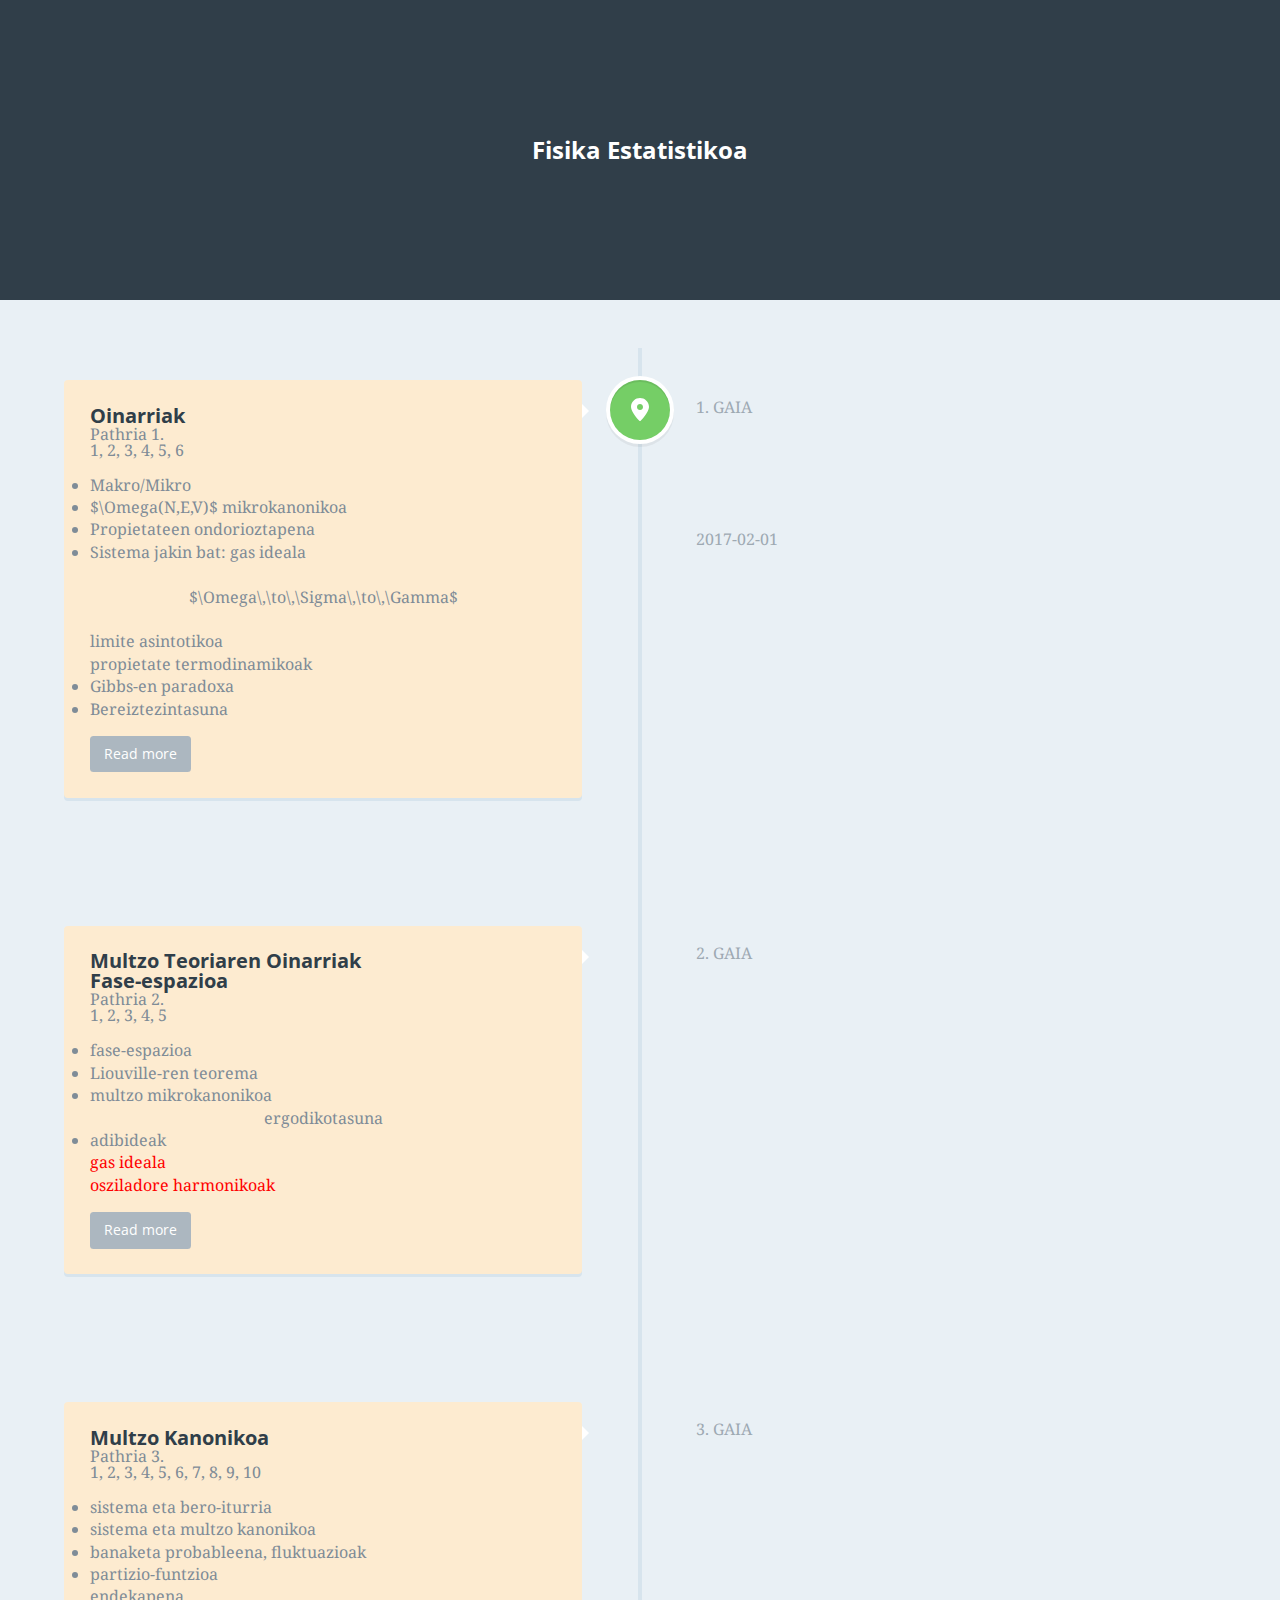
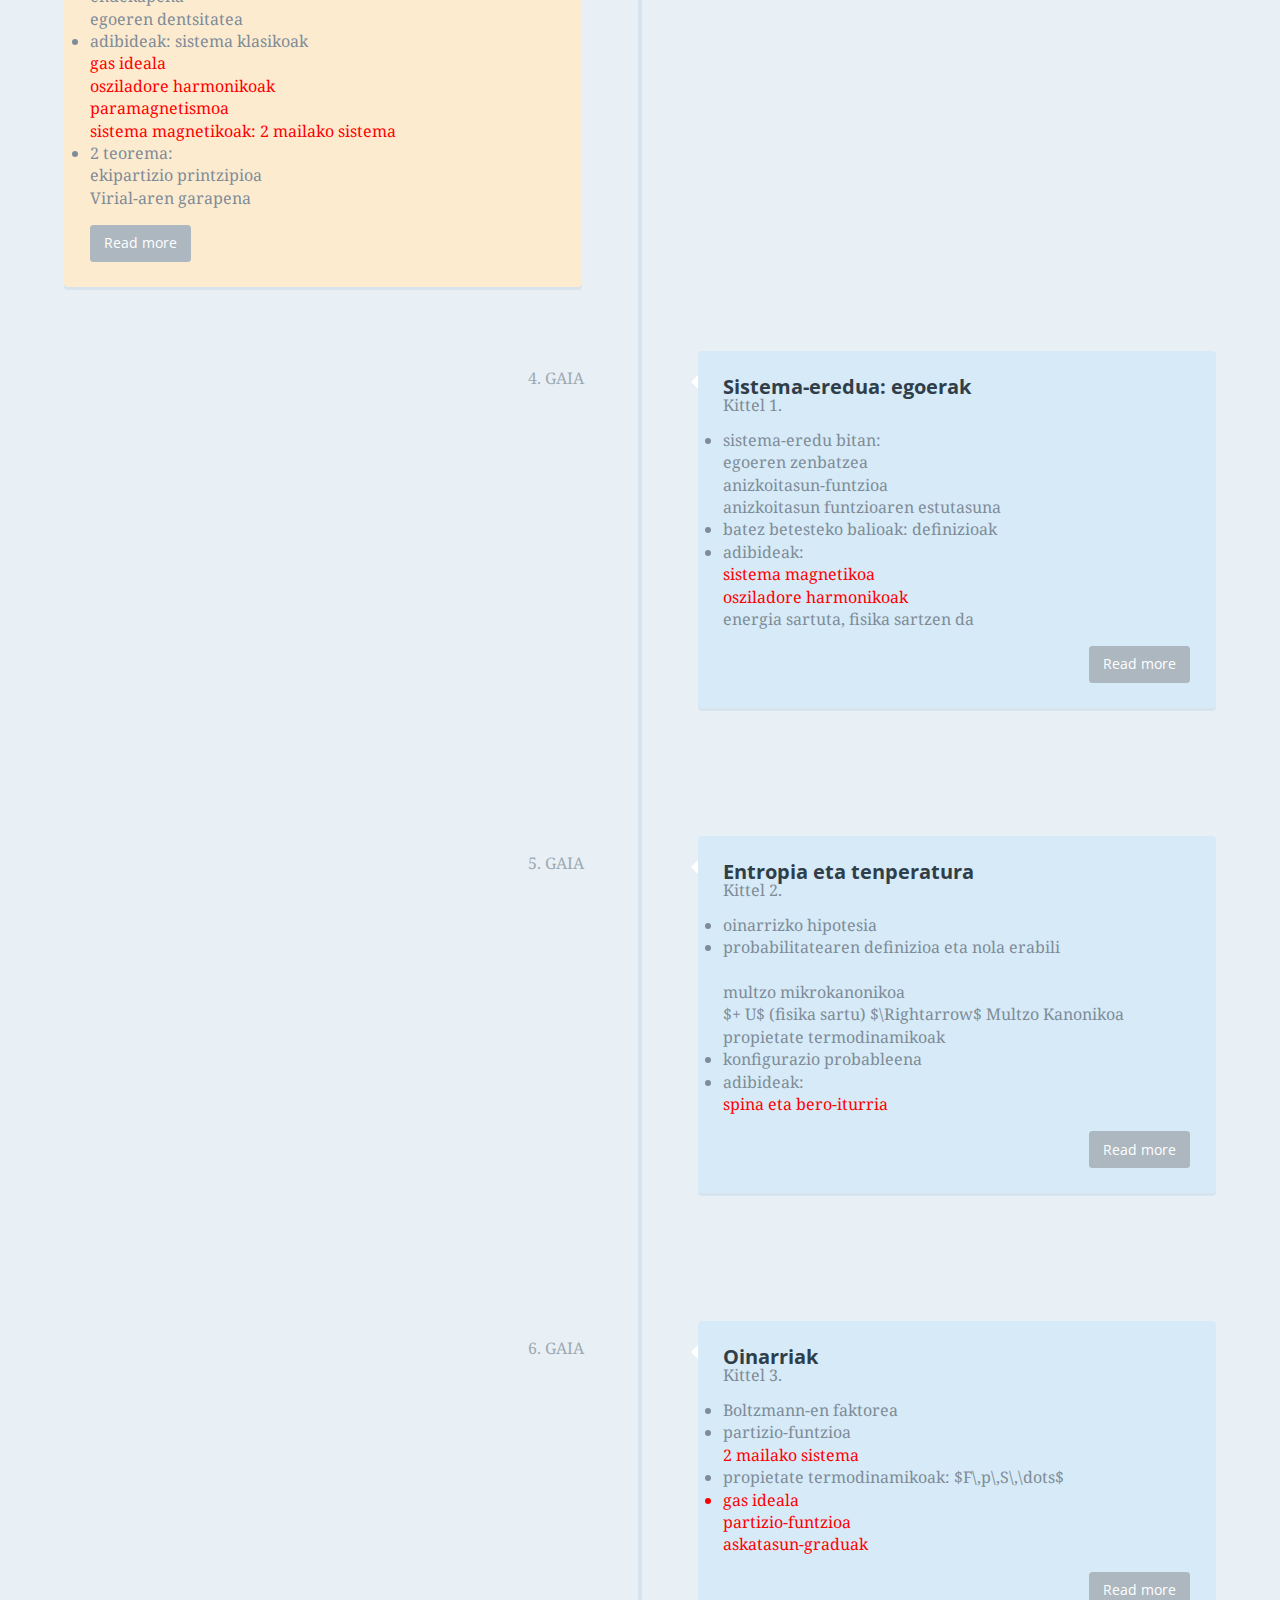
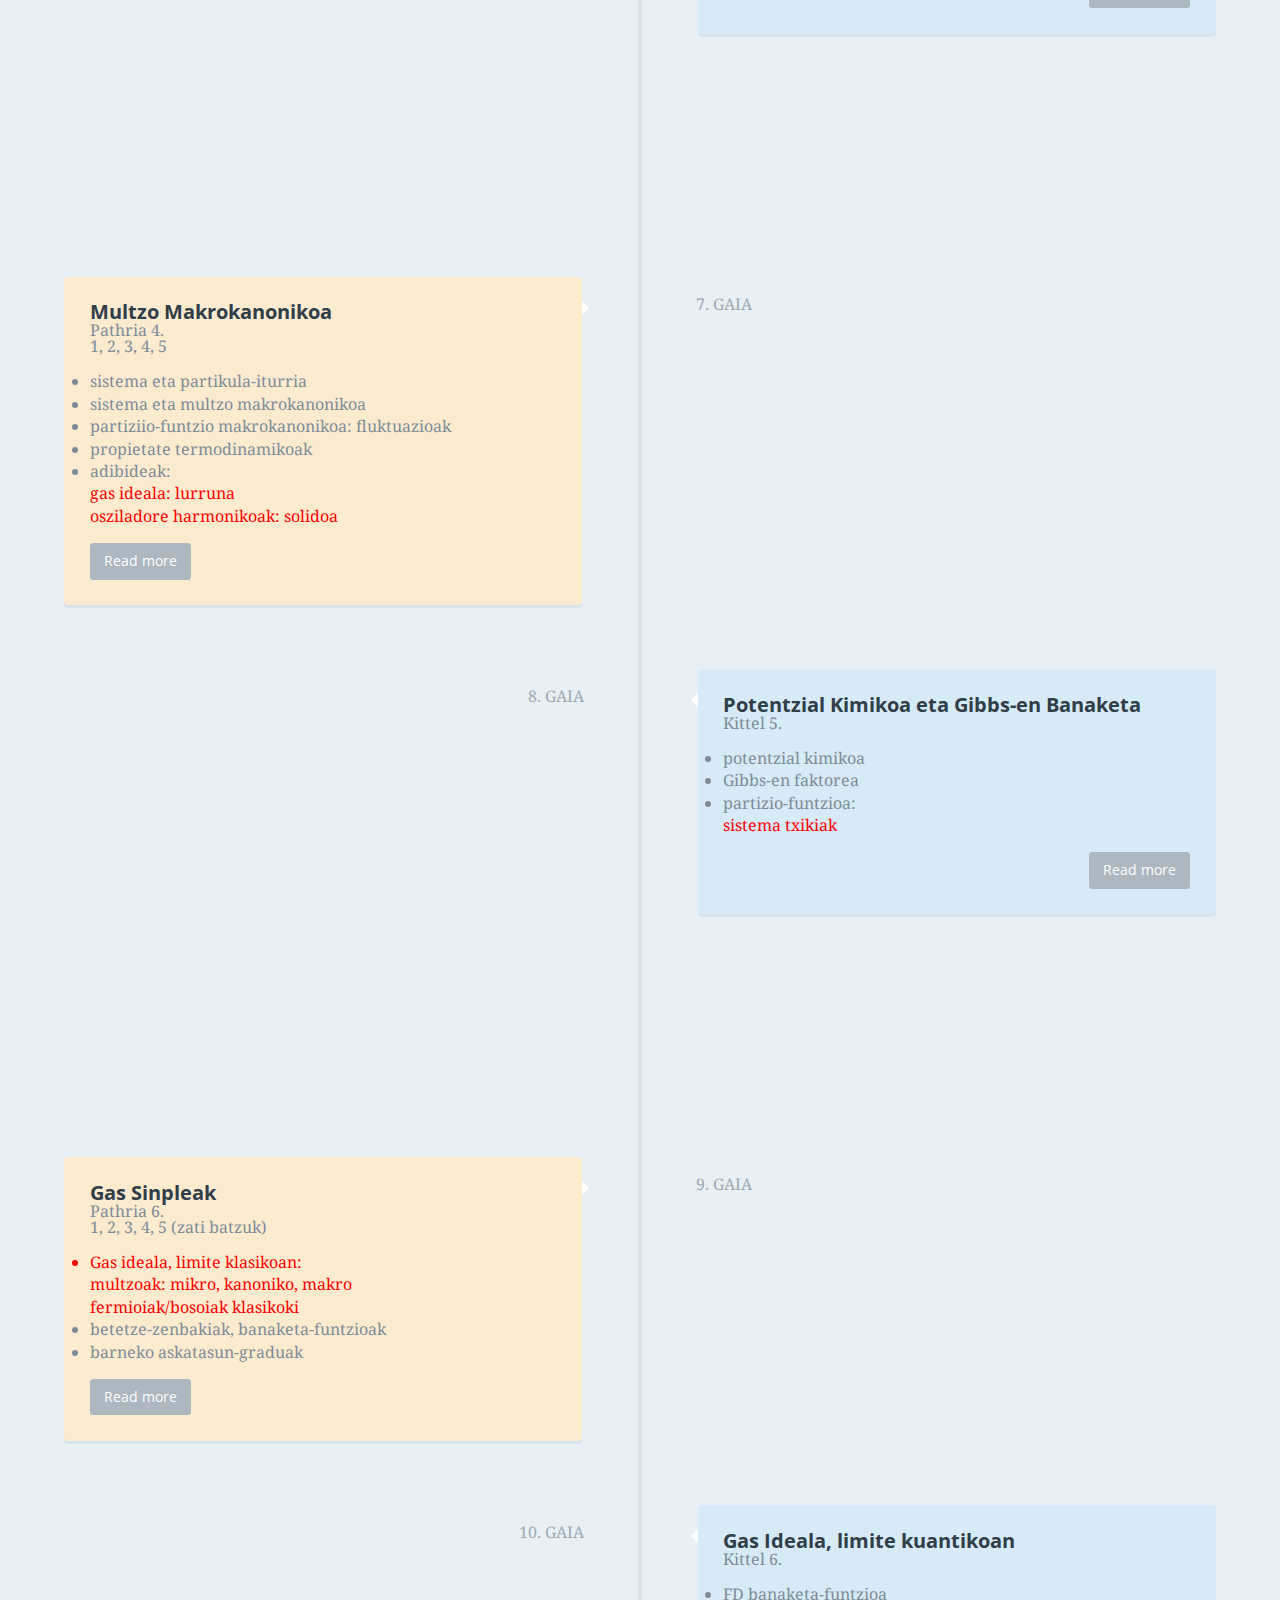
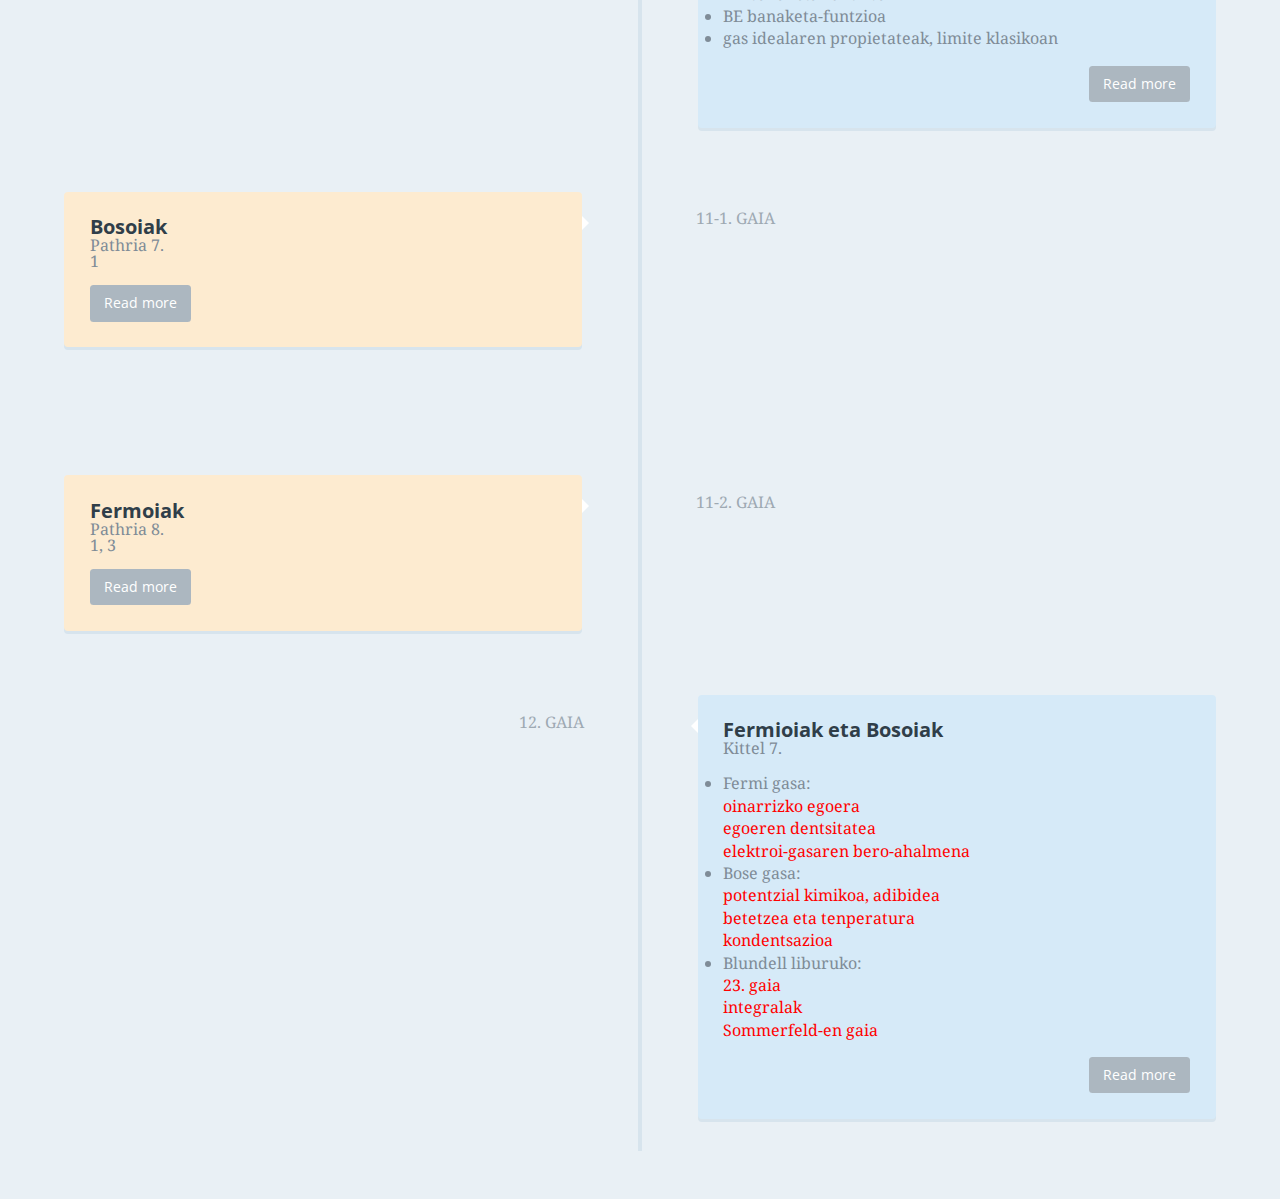
==== 2_FisikaEstatistikoa2016_2017/AurkezpenEskolaOrokorraEgunkaria/indexAurkezpenEskolaEgunkaria.html @ 597ee5a0 "Aurkezpen-eskola eguneratuta (2017-02-01)" ====
<!doctype html>

<html lang="en" class="no-js">

<head>
	<meta charset="UTF-8">
	<meta name="viewport" content="width=device-width, initial-scale=1">

	<link href='http://fonts.googleapis.com/css?family=Droid+Serif|Open+Sans:400,700' rel='stylesheet' type='text/css'>

	<link rel="stylesheet" href="css/reset.css"> <!-- CSS reset -->
	<link rel="stylesheet" href="css/style.css"> <!-- Resource style -->
	<script src="js/modernizr.js"></script> <!-- Modernizr -->

	<script src="http://www.w3schools.com/lib/w3data.js"></script>

	
	<title>Fisika Estatistikoa</title>

</head>
<body>
	<header>
		<h1>Fisika Estatistikoa</h1>
	</header>


	<section id="cd-timeline" class="cd-container">
		<div class="cd-timeline-block">
			<div class="cd-timeline-img cd-picture">
				<img src="img/cd-icon-location.svg" alt="Picture">
			</div> <!-- cd-timeline-img -->

			<div class="cd-timeline-content-pathria">
				<h2>Oinarriak</h2>
				<h3>Pathria 1.</h3>
				<h5>1, 2, 3, 4, 5, 6</h5>
				<p></p>
				<ul style="list-style-type:disc; line-height:1.4;">
					<li>Makro/Mikro</li>
					<li>$\Omega(N,E,V)$ mikrokanonikoa</li>
					<li>Propietateen ondorioztapena</li>
					<li>Sistema jakin bat: gas ideala<br><br>
					<center>$\Omega\,\to\,\Sigma\,\to\,\Gamma$</center><br>
					limite asintotikoa<br>
					propietate termodinamikoak</li>
					<li>Gibbs-en paradoxa</li>
					<li>Bereiztezintasuna</li>
				</ul>
				<p></p>
				<p></p>
				<a href="#0" class="cd-read-more">Read more</a>
				<span class="cd-date">1. GAIA
				<br><br><br><br><br><br><br>
				<p>2017-02-01</p>
				<p></p>
				</span>
			</div> <!-- cd-timeline-content -->
		</div> <!-- cd-timeline-block -->

<!--Salto-->
		<div class="cd-timeline-block">
		</div> <!-- cd-timeline-block -->
<!--Salto-->

<!--   Gaia   Pathria 2.-->
		<div class="cd-timeline-block">
			<div class="cd-timeline-img cd-picture">
				<img src="img/cd-icon-location.svg" alt="Picture">
			</div> <!-- cd-timeline-img -->
			<div class="cd-timeline-content-pathria">
				<h2>Multzo Teoriaren Oinarriak</h2>
				<h2>Fase-espazioa</h2>
				<h3>Pathria 2.</h3>
				<h5>1, 2, 3, 4, 5</h5>
				<p></p>
				<ul style="list-style-type:disc; line-height:1.4;">
					<li>fase-espazioa</li>
					<li>Liouville-ren teorema</li>
					<li>multzo mikrokanonikoa</li>
					<center>ergodikotasuna</center>
					<li>adibideak
						<ul>
							<li style="color:red;">gas ideala</li>
							<li style="color:red;">osziladore harmonikoak</li>
						</ul>
					</li>
				</ul>
				<p></p>
				<p></p>
				<a href="#0" class="cd-read-more">Read more</a>
				<span class="cd-date">2. GAIA</span>
			</div> <!-- cd-timeline-content -->
		</div> <!-- cd-timeline-block -->
<!--Gaia-->
<!--Salto-->
		<div class="cd-timeline-block">
		</div> <!-- cd-timeline-block -->
<!--Salto-->

<!--   Gaia   Pathria 3.-->
		<div class="cd-timeline-block">
			<div class="cd-timeline-img cd-picture">
				<img src="img/cd-icon-location.svg" alt="Picture">
			</div> <!-- cd-timeline-img -->
			<div class="cd-timeline-content-pathria">
				<h2>Multzo Kanonikoa</h2>
				<h3>Pathria 3.</h3>
				<h5>1, 2, 3, 4, 5, 6, 7, 8, 9, 10</h5>
				<p></p>
				<ul style="list-style-type:disc; line-height:1.4;">
					<li>sistema eta bero-iturria</li>
					<li>sistema eta multzo kanonikoa</li>
					<li>banaketa probableena, fluktuazioak</li>
					<li>partizio-funtzioa
						<ul>
							<li>endekapena</li>
							<li>egoeren dentsitatea</li>
						</ul>
					</li>
					<li>adibideak: sistema klasikoak
						<ul>
							<li style="color:red;">gas ideala</li>
							<li style="color:red;">osziladore harmonikoak</li>
							<li style="color:red;">paramagnetismoa</li>
							<li style="color:red;">sistema magnetikoak: 2 mailako sistema</li>
						</ul>
					</li>
					<li>2 teorema:
						<ul>
							<li>ekipartizio printzipioa</li>
							<li>Virial-aren garapena</li>
						</ul>
					</li>
				</ul>
				<p></p>
				<p></p>
				<a href="#0" class="cd-read-more">Read more</a>
				<span class="cd-date">3. GAIA</span>
			</div> <!-- cd-timeline-content -->

		</div> <!-- cd-timeline-block -->
<!--Gaia-->
<!--   Gaia   Kittel 1.-->
		<div class="cd-timeline-block">
			<div class="cd-timeline-img cd-picture">
				<img src="img/cd-icon-location.svg" alt="Picture">
			</div> <!-- cd-timeline-img -->
			<div class="cd-timeline-content-kittel">
				<h2>Sistema-eredua: egoerak</h2>
				<h3>Kittel 1.</h3>
				<h5></h5>
				<p></p>
				<ul style="list-style-type:disc; line-height:1.4;">
					<li>sistema-eredu bitan:
						<ul>
							<li>egoeren zenbatzea</li>
							<li>anizkoitasun-funtzioa</li>
							<li>anizkoitasun funtzioaren estutasuna</li>
						</ul>
					<li>batez betesteko balioak: definizioak</li>
					<li>adibideak: 
						<ul>
							<li style="color:red;">sistema magnetikoa</li>
							<li style="color:red;">osziladore harmonikoak</li>
							<li>energia sartuta, fisika sartzen da</li>
						</ul>
				</ul>
				<p></p>
				<p></p>
				<a href="#0" class="cd-read-more">Read more</a>
				<span class="cd-date">4. GAIA</span>
			</div> <!-- cd-timeline-content -->

		</div> <!-- cd-timeline-block -->
<!--Gaia-->
<!--Salto-->
		<div class="cd-timeline-block">
		</div> <!-- cd-timeline-block -->
<!--Salto-->
<!--   Gaia   Kittel 2.-->
		<div class="cd-timeline-block">
			<div class="cd-timeline-img cd-picture">
				<img src="img/cd-icon-location.svg" alt="Picture">
			</div> <!-- cd-timeline-img -->
			<div class="cd-timeline-content-kittel">
				<h2>Entropia eta tenperatura</h2>
				<h3>Kittel 2.</h3>
				<h5></h5>
				<p></p>
				<ul style="list-style-type:disc; line-height:1.4;">
					<li>oinarrizko hipotesia</li>
					<li>probabilitatearen definizioa eta nola erabili<br><br>
					multzo mikrokanonikoa<br>
					$+ U$ (fisika sartu) $\Rightarrow$ Multzo Kanonikoa<br>
					propietate termodinamikoak</li>
					<li>konfigurazio probableena</li>
					<li>adibideak:
						<ul>
							<li style="color:red;">spina eta bero-iturria</li>
						</ul>
				</ul>
				<p></p>
				<p></p>
				<a href="#0" class="cd-read-more">Read more</a>
				<span class="cd-date">5. GAIA</span>
			</div> <!-- cd-timeline-content -->

		</div> <!-- cd-timeline-block -->
<!--Gaia-->
<!--Salto-->
		<div class="cd-timeline-block">
		</div> <!-- cd-timeline-block -->
<!--Salto-->
<!--   Gaia   Kittel 3.-->
		<div class="cd-timeline-block">
			<div class="cd-timeline-img cd-picture">
				<img src="img/cd-icon-location.svg" alt="Picture">
			</div> <!-- cd-timeline-img -->
			<div class="cd-timeline-content-kittel">
				<h2>Oinarriak</h2>
				<h3>Kittel 3.</h3>
				<h5></h5>
				<p></p>
				<ul style="list-style-type:disc; line-height:1.4;">
					<li>Boltzmann-en faktorea</li>
					<li>partizio-funtzioa
						<ul>
							<li style="color:red;">2 mailako sistema</li>
						</ul>
					<li>propietate termodinamikoak: $F\,p\,S\,\dots$</li>
					<li style="color:red;">gas ideala
						<ul>
							<li style="color:red;">partizio-funtzioa</li>
							<li style="color:red;">askatasun-graduak</li>
						</ul>
				</ul>
				<p></p>
				<p></p>
				<a href="#0" class="cd-read-more">Read more</a>
				<span class="cd-date">6. GAIA</span>
			</div> <!-- cd-timeline-content -->
		</div> <!-- cd-timeline-block -->
<!--Gaia-->

<!--Salto-->
		<div class="cd-timeline-block">
			<div class="cd-timeline-img cd-picture">
				<img src="img/cd-icon-location.svg" alt="Picture">
			</div> <!-- cd-timeline-img -->
			<div class="cd-timeline-content">
				<span class="cd-date">Multzo Mikrokanonikoa eta kanonikoa</span>
			</div> <!-- cd-timeline-content -->
		</div> <!-- cd-timeline-block -->
<!--Salto-->
<!--Salto-->
		<div class="cd-timeline-block">
		</div> <!-- cd-timeline-block -->
<!--Salto-->

<!--   Gaia   Pathria 4.-->
		<div class="cd-timeline-block">
			<div class="cd-timeline-img cd-picture">
				<img src="img/cd-icon-location.svg" alt="Picture">
			</div> <!-- cd-timeline-img -->
			<div class="cd-timeline-content-pathria">
				<h2>Multzo Makrokanonikoa</h2>
				<h3>Pathria 4.</h3>
				<h5>1, 2, 3, 4, 5</h5>
				<p></p>
				<ul style="list-style-type:disc; line-height:1.4;">
					<li>sistema eta partikula-iturria</li>
					<li>sistema eta multzo makrokanonikoa</li>
					<li>partiziio-funtzio makrokanonikoa: fluktuazioak</li>
					<li>propietate termodinamikoak</li>
					<li>adibideak:
						<ul>
							<li style="color:red;">gas ideala: lurruna</li>
							<li style="color:red;">osziladore harmonikoak: solidoa</li>
						</ul>
				</ul>
				<p></p>
				<p></p>
				<a href="#0" class="cd-read-more">Read more</a>
				<span class="cd-date">7. GAIA</span>
			</div> <!-- cd-timeline-content -->
		</div> <!-- cd-timeline-block -->
<!--Gaia-->
<!--   Gaia   Kittel 5.-->
		<div class="cd-timeline-block">
			<div class="cd-timeline-img cd-picture">
				<img src="img/cd-icon-location.svg" alt="Picture">
			</div> <!-- cd-timeline-img -->
			<div class="cd-timeline-content-kittel">
				<h2>Potentzial Kimikoa eta Gibbs-en Banaketa</h2>
				<h3>Kittel 5.</h3>
				<h5></h5>
				<p></p>
				<ul style="list-style-type:disc; line-height:1.4;">
					<li>potentzial kimikoa</li>
					<li>Gibbs-en faktorea</li>
					<li>partizio-funtzioa:
						<ul>
							<li style="color:red;">sistema txikiak</li>
						</ul>
				</ul>
				<p></p>
				<p></p>
				<a href="#0" class="cd-read-more">Read more</a>
				<span class="cd-date">8. GAIA</span>
			</div> <!-- cd-timeline-content -->
		</div> <!-- cd-timeline-block -->
<!--Gaia-->

<!--Salto-->
		<div class="cd-timeline-block">
			<div class="cd-timeline-img cd-picture">
				<img src="img/cd-icon-location.svg" alt="Picture">
			</div> <!-- cd-timeline-img -->
			<div class="cd-timeline-content">
				<span class="cd-date">Multzo Makrokanonikoa</span>
			</div> <!-- cd-timeline-content -->
		</div> <!-- cd-timeline-block -->
<!--Salto-->
<!--Salto-->
		<div class="cd-timeline-block">
		</div> <!-- cd-timeline-block -->
<!--Salto-->

<!--   Gaia   Pathria 6.-->
		<div class="cd-timeline-block">
			<div class="cd-timeline-img cd-picture">
				<img src="img/cd-icon-location.svg" alt="Picture">
			</div> <!-- cd-timeline-img -->
			<div class="cd-timeline-content-pathria">
				<h2>Gas Sinpleak</h2>
				<h3>Pathria 6.</h3>
				<h5>1, 2, 3, 4, 5 (zati batzuk)</h5>
				<p></p>
				<ul style="list-style-type:disc; line-height:1.4;">
					<li style="color:red;">Gas ideala, limite klasikoan:
						<ul>
							<li style="color:red;">multzoak: mikro, kanoniko, makro</li>
							<li style="color:red;">fermioiak/bosoiak klasikoki</li>
						</ul>
					<li>betetze-zenbakiak, banaketa-funtzioak</li>
					<li>barneko askatasun-graduak</li>
				</ul>
				<p></p>
				<p></p>
				<a href="#0" class="cd-read-more">Read more</a>
				<span class="cd-date">9. GAIA</span>
			</div> <!-- cd-timeline-content -->

		</div> <!-- cd-timeline-block -->
<!--Gaia-->
<!--   Gaia   Kittel 6.-->
		<div class="cd-timeline-block">
			<div class="cd-timeline-img cd-picture">
				<img src="img/cd-icon-location.svg" alt="Picture">
			</div> <!-- cd-timeline-img -->
			<div class="cd-timeline-content-kittel">
				<h2>Gas Ideala, limite kuantikoan</h2>
				<h3>Kittel 6.</h3>
				<h5></h5>
				<p></p>
				<ul style="list-style-type:disc; line-height:1.4;">
					<li>FD banaketa-funtzioa</li>
					<li>BE banaketa-funtzioa</li>
					<li>gas idealaren propietateak, limite klasikoan</li>
				</ul>
				<p></p>
				<p></p>
				<a href="#0" class="cd-read-more">Read more</a>
				<span class="cd-date">10. GAIA</span>
			</div> <!-- cd-timeline-content -->

		</div> <!-- cd-timeline-block -->
<!--Gaia-->
<!--   Gaia   Pathria 7.-->
		<div class="cd-timeline-block">
			<div class="cd-timeline-img cd-picture">
				<img src="img/cd-icon-location.svg" alt="Picture">
			</div> <!-- cd-timeline-img -->
			<div class="cd-timeline-content-pathria">
				<h2>Bosoiak</h2>
				<h3>Pathria 7.</h3>
				<h5>1</h5>
				<p></p>
				<ul style="list-style-type:disc; line-height:1.4;">
				</ul>
				<p></p>
				<p></p>
				<a href="#0" class="cd-read-more">Read more</a>
				<span class="cd-date">11-1. GAIA</span>
			</div> <!-- cd-timeline-content -->

		</div> <!-- cd-timeline-block -->
<!--Gaia-->
<!--Salto-->
		<div class="cd-timeline-block">
		</div> <!-- cd-timeline-block -->
<!--Salto-->
<!--   Gaia   Pathria 8.-->
		<div class="cd-timeline-block">
			<div class="cd-timeline-img cd-picture">
				<img src="img/cd-icon-location.svg" alt="Picture">
			</div> <!-- cd-timeline-img -->
			<div class="cd-timeline-content-pathria">
				<h2>Fermoiak</h2>
				<h3>Pathria 8.</h3>
				<h5>1, 3</h5>
				<p></p>
				<ul style="list-style-type:disc; line-height:1.4;">
				</ul>
				<p></p>
				<p></p>
				<a href="#0" class="cd-read-more">Read more</a>
				<span class="cd-date">11-2. GAIA</span>
			</div> <!-- cd-timeline-content -->

		</div> <!-- cd-timeline-block -->
<!--Gaia-->
<!--   Gaia   Kittel 7.-->
		<div class="cd-timeline-block">
			<div class="cd-timeline-img cd-picture">
				<img src="img/cd-icon-location.svg" alt="Picture">
			</div> <!-- cd-timeline-img -->
			<div class="cd-timeline-content-kittel">
				<h2>Fermioiak eta Bosoiak</h2>
				<h3>Kittel 7.</h3>
				<h5></h5>
				<p></p>
				<ul style="list-style-type:disc; line-height:1.4;">
					<li>Fermi gasa:
						<ul>
							<li style="color:red;">oinarrizko egoera</li>
							<li style="color:red;">egoeren dentsitatea</li>
							<li style="color:red;">elektroi-gasaren bero-ahalmena</li>
						</ul>
					<li>Bose gasa:
						<ul>
							<li style="color:red;">potentzial kimikoa, adibidea</li>
							<li style="color:red;">betetzea eta tenperatura</li>
							<li style="color:red;">kondentsazioa</li>
						</ul>
					<li>Blundell liburuko:
						<ul>
							<li style="color:red;">23. gaia</li>
							<li style="color:red;">integralak</li>
							<li style="color:red;">Sommerfeld-en gaia</li>
						</ul>
				</ul>
				<p></p>
				<p></p>
				<a href="#0" class="cd-read-more">Read more</a>
				<span class="cd-date">12. GAIA</span>
			</div> <!-- cd-timeline-content -->

		</div> <!-- cd-timeline-block -->
<!--Gaia-->




	</section> <!-- cd-timeline -->


<script src="http://ajax.googleapis.com/ajax/libs/jquery/1.11.0/jquery.min.js"></script>
<script src="js/main.js"></script> <!-- Resource jQuery -->
<script type="text/x-mathjax-config">
  MathJax.Hub.Config({tex2jax: {inlineMath: [['$','$'], ['\\(','\\)']]}});
</script>
<script type="text/javascript" async
  src="https://cdn.mathjax.org/mathjax/latest/MathJax.js?config=TeX-AMS_CHTML">
</script>
</body>
</html>
---- 2_FisikaEstatistikoa2016_2017/AurkezpenEskolaOrokorraEgunkaria/css/style.css ----
/* -------------------------------- 

Primary style

-------------------------------- */
html * {
  -webkit-font-smoothing: antialiased;
  -moz-osx-font-smoothing: grayscale;
}

*, *:after, *:before {
  -webkit-box-sizing: border-box;
  -moz-box-sizing: border-box;
  box-sizing: border-box;
}

body {
  font-size: 100%;
  font-family: "Droid Serif", serif;
  color: #7f8c97;
  background-color: #e9f0f5;
}

a {
  color: #acb7c0;
  text-decoration: none;
  font-family: "Open Sans", sans-serif;
}

img {
  max-width: 100%;
}

h1, h2 {
  font-family: "Open Sans", sans-serif;
  font-weight: bold;
}

/* -------------------------------- 

Modules - reusable parts of our design

-------------------------------- */
.cd-container {
  /* this class is used to give a max-width to the element it is applied to, and center it horizontally when it reaches that max-width */
  width: 90%;
  max-width: 1170px;
  margin: 0 auto;
}
.cd-container::after {
  /* clearfix */
  content: '';
  display: table;
  clear: both;
}

/* -------------------------------- 

Main components 

-------------------------------- */
header {
  height: 200px;
  line-height: 200px;
  text-align: center;
  background: #303e49;
}
header h1 {
  color: white;
  font-size: 18px;
  font-size: 1.125rem;
}
@media only screen and (min-width: 1170px) {
  header {
    height: 300px;
    line-height: 300px;
  }
  header h1 {
    font-size: 24px;
    font-size: 1.5rem;
  }
}

#cd-timeline {
  position: relative;
  padding: 2em 0;
  margin-top: 2em;
  margin-bottom: 2em;
}
#cd-timeline::before {
  /* this is the vertical line */
  content: '';
  position: absolute;
  top: 0;
  left: 18px;
  height: 100%;
  width: 4px;
  background: #d7e4ed;
}
@media only screen and (min-width: 1170px) {
  #cd-timeline {
    margin-top: 3em;
    margin-bottom: 3em;
  }
  #cd-timeline::before {
    left: 50%;
    margin-left: -2px;
  }
}

.cd-timeline-block {
  position: relative;
  margin: 2em 0;
}
.cd-timeline-block:after {
  content: "";
  display: table;
  clear: both;
}
.cd-timeline-block:first-child {
  margin-top: 0;
}
.cd-timeline-block:last-child {
  margin-bottom: 0;
}
@media only screen and (min-width: 1170px) {
  .cd-timeline-block {
    margin: 4em 0;
  }
  .cd-timeline-block:first-child {
    margin-top: 0;
  }
  .cd-timeline-block:last-child {
    margin-bottom: 0;
  }
}

.cd-timeline-img {
  position: absolute;
  top: 0;
  left: 0;
  width: 40px;
  height: 40px;
  border-radius: 50%;
  box-shadow: 0 0 0 4px white, inset 0 2px 0 rgba(0, 0, 0, 0.08), 0 3px 0 4px rgba(0, 0, 0, 0.05);
}
.cd-timeline-img img {
  display: block;
  width: 24px;
  height: 24px;
  position: relative;
  left: 50%;
  top: 50%;
  margin-left: -12px;
  margin-top: -12px;
}
.cd-timeline-img.cd-picture {
  background: #75ce66;
}
.cd-timeline-img.cd-movie {
  background: #c03b44;
}
.cd-timeline-img.cd-location {
  background: #f0ca45;
}
@media only screen and (min-width: 1170px) {
  .cd-timeline-img {
    width: 60px;
    height: 60px;
    left: 50%;
    margin-left: -30px;
    /* Force Hardware Acceleration in WebKit */
    -webkit-transform: translateZ(0);
    -webkit-backface-visibility: hidden;
  }
  .cssanimations .cd-timeline-img.is-hidden {
    visibility: hidden;
  }
  .cssanimations .cd-timeline-img.bounce-in {
    visibility: visible;
    -webkit-animation: cd-bounce-1 0.6s;
    -moz-animation: cd-bounce-1 0.6s;
    animation: cd-bounce-1 0.6s;
  }
}

@-webkit-keyframes cd-bounce-1 {
  0% {
    opacity: 0;
    -webkit-transform: scale(0.5);
  }

  60% {
    opacity: 1;
    -webkit-transform: scale(1.2);
  }

  100% {
    -webkit-transform: scale(1);
  }
}
@-moz-keyframes cd-bounce-1 {
  0% {
    opacity: 0;
    -moz-transform: scale(0.5);
  }

  60% {
    opacity: 1;
    -moz-transform: scale(1.2);
  }

  100% {
    -moz-transform: scale(1);
  }
}
@keyframes cd-bounce-1 {
  0% {
    opacity: 0;
    -webkit-transform: scale(0.5);
    -moz-transform: scale(0.5);
    -ms-transform: scale(0.5);
    -o-transform: scale(0.5);
    transform: scale(0.5);
  }

  60% {
    opacity: 1;
    -webkit-transform: scale(1.2);
    -moz-transform: scale(1.2);
    -ms-transform: scale(1.2);
    -o-transform: scale(1.2);
    transform: scale(1.2);
  }

  100% {
    -webkit-transform: scale(1);
    -moz-transform: scale(1);
    -ms-transform: scale(1);
    -o-transform: scale(1);
    transform: scale(1);
  }
}

/* -------------------------------- 

cd-timeline-content
-------------------------------- */


.cd-timeline-content {
  position: relative;
  margin-left: 60px;
  background: white;
  border-radius: 0.25em;
  padding: 1em;
  box-shadow: 0 3px 0 #d7e4ed;
}
.cd-timeline-content:after {
  content: "";
  display: table;
  clear: both;
}
.cd-timeline-content h2 {
  color: #303e49;
}
.cd-timeline-content p, .cd-timeline-content .cd-read-more, .cd-timeline-content .cd-date {
  font-size: 13px;
  font-size: 0.8125rem;
}
.cd-timeline-content .cd-read-more, .cd-timeline-content .cd-date {
  display: inline-block;
}
.cd-timeline-content p {
  margin: 1em 0;
  line-height: 1.6;
}
.cd-timeline-content .cd-read-more {
  float: right;
  padding: .8em 1em;
  background: #acb7c0;
  color: white;
  border-radius: 0.25em;
}
.no-touch .cd-timeline-content .cd-read-more:hover {
  background-color: #bac4cb;
}
.cd-timeline-content .cd-date {
  float: left;
  padding: .8em 0;
  opacity: .7;
}
.cd-timeline-content::before {
  content: '';
  position: absolute;
  top: 16px;
  right: 100%;
  height: 0;
  width: 0;
  border: 7px solid transparent;
  border-right: 7px solid white;
}
@media only screen and (min-width: 768px) {
  .cd-timeline-content h2 {
    font-size: 20px;
    font-size: 1.25rem;
  }
  .cd-timeline-content p {
    font-size: 16px;
    font-size: 1rem;
  }
  .cd-timeline-content .cd-read-more, .cd-timeline-content .cd-date {
    font-size: 14px;
    font-size: 0.875rem;
  }
}
@media only screen and (min-width: 1170px) {
  .cd-timeline-content {
    margin-left: 0;
    padding: 1.6em;
    width: 45%;
  }
  .cd-timeline-content::before {
    top: 24px;
    left: 100%;
    border-color: transparent;
    border-left-color: white;
  }
  .cd-timeline-content .cd-read-more {
    float: left;
  }
  .cd-timeline-content .cd-date {
    position: absolute;
    width: 100%;
    left: 122%;
    top: 6px;
    font-size: 16px;
    font-size: 1rem;
  }
  .cd-timeline-block:nth-child(even) .cd-timeline-content {
    float: right;
  }
  .cd-timeline-block:nth-child(even) .cd-timeline-content::before {
    top: 24px;
    left: auto;
    right: 100%;
    border-color: transparent;
    border-right-color: white;
  }
  .cd-timeline-block:nth-child(even) .cd-timeline-content .cd-read-more {
    float: right;
  }
  .cd-timeline-block:nth-child(even) .cd-timeline-content .cd-date {
    left: auto;
    right: 122%;
    text-align: right;
  }
  .cssanimations .cd-timeline-content.is-hidden {
    visibility: hidden;
  }
  .cssanimations .cd-timeline-content.bounce-in {
    visibility: visible;
    -webkit-animation: cd-bounce-2 0.6s;
    -moz-animation: cd-bounce-2 0.6s;
    animation: cd-bounce-2 0.6s;
  }
}

@media only screen and (min-width: 1170px) {
  /* inverse bounce effect on even content blocks */
  .cssanimations .cd-timeline-block:nth-child(even) .cd-timeline-content.bounce-in {
    -webkit-animation: cd-bounce-2-inverse 0.6s;
    -moz-animation: cd-bounce-2-inverse 0.6s;
    animation: cd-bounce-2-inverse 0.6s;
  }
}
@-webkit-keyframes cd-bounce-2 {
  0% {
    opacity: 0;
    -webkit-transform: translateX(-100px);
  }

  60% {
    opacity: 1;
    -webkit-transform: translateX(20px);
  }

  100% {
    -webkit-transform: translateX(0);
  }
}
@-moz-keyframes cd-bounce-2 {
  0% {
    opacity: 0;
    -moz-transform: translateX(-100px);
  }

  60% {
    opacity: 1;
    -moz-transform: translateX(20px);
  }

  100% {
    -moz-transform: translateX(0);
  }
}
@keyframes cd-bounce-2 {
  0% {
    opacity: 0;
    -webkit-transform: translateX(-100px);
    -moz-transform: translateX(-100px);
    -ms-transform: translateX(-100px);
    -o-transform: translateX(-100px);
    transform: translateX(-100px);
  }

  60% {
    opacity: 1;
    -webkit-transform: translateX(20px);
    -moz-transform: translateX(20px);
    -ms-transform: translateX(20px);
    -o-transform: translateX(20px);
    transform: translateX(20px);
  }

  100% {
    -webkit-transform: translateX(0);
    -moz-transform: translateX(0);
    -ms-transform: translateX(0);
    -o-transform: translateX(0);
    transform: translateX(0);
  }
}
@-webkit-keyframes cd-bounce-2-inverse {
  0% {
    opacity: 0;
    -webkit-transform: translateX(100px);
  }

  60% {
    opacity: 1;
    -webkit-transform: translateX(-20px);
  }

  100% {
    -webkit-transform: translateX(0);
  }
}
@-moz-keyframes cd-bounce-2-inverse {
  0% {
    opacity: 0;
    -moz-transform: translateX(100px);
  }

  60% {
    opacity: 1;
    -moz-transform: translateX(-20px);
  }

  100% {
    -moz-transform: translateX(0);
  }
}
@keyframes cd-bounce-2-inverse {
  0% {
    opacity: 0;
    -webkit-transform: translateX(100px);
    -moz-transform: translateX(100px);
    -ms-transform: translateX(100px);
    -o-transform: translateX(100px);
    transform: translateX(100px);
  }

  60% {
    opacity: 1;
    -webkit-transform: translateX(-20px);
    -moz-transform: translateX(-20px);
    -ms-transform: translateX(-20px);
    -o-transform: translateX(-20px);
    transform: translateX(-20px);
  }

  100% {
    -webkit-transform: translateX(0);
    -moz-transform: translateX(0);
    -ms-transform: translateX(0);
    -o-transform: translateX(0);
    transform: translateX(0);
  }
}


/* -------------------------------- 

cd-timeline-content-pathria
-------------------------------- */
.cd-timeline-content-pathria {
  position: relative;
  margin-left: 60px;
  background: white;
  background-color: #FDEBD0;
  border-radius: 0.25em;
  padding: 1em;
  box-shadow: 0 3px 0 #d7e4ed;
}
.cd-timeline-content-pathria:after {
  content: "";
  display: table;
  clear: both;
}
.cd-timeline-content-pathria h2 {
  color: #303e49;
}
.cd-timeline-content-pathria p, .cd-timeline-content-pathria .cd-read-more, .cd-timeline-content-pathria .cd-date {
  font-size: 13px;
  font-size: 0.8125rem;
}
.cd-timeline-content-pathria .cd-read-more, .cd-timeline-content-pathria .cd-date {
  display: inline-block;
}
.cd-timeline-content-pathria p {
  margin: 1em 0;
  line-height: 1.6;
}
.cd-timeline-content-pathria .cd-read-more {
  float: right;
  padding: .8em 1em;
  background: #acb7c0;
  color: white;
  border-radius: 0.25em;
}
.no-touch .cd-timeline-content-pathria .cd-read-more:hover {
  background-color: #bac4cb;
}
.cd-timeline-content-pathria .cd-date {
  float: left;
  padding: .8em 0;
  opacity: .7;
}
.cd-timeline-content-pathria::before {
  content: '';
  position: absolute;
  top: 16px;
  right: 100%;
  height: 0;
  width: 0;
  border: 7px solid transparent;
  border-right: 7px solid white;
}
@media only screen and (min-width: 768px) {
  .cd-timeline-content-pathria h2 {
    font-size: 20px;
    font-size: 1.25rem;
  }
  .cd-timeline-content-pathria p {
    font-size: 16px;
    font-size: 1rem;
  }
  .cd-timeline-content-pathria .cd-read-more, .cd-timeline-content-pathria .cd-date {
    font-size: 14px;
    font-size: 0.875rem;
  }
}
@media only screen and (min-width: 1170px) {
  .cd-timeline-content-pathria {
    margin-left: 0;
    padding: 1.6em;
    width: 45%;
  }
  .cd-timeline-content-pathria::before {
    top: 24px;
    left: 100%;
    border-color: transparent;
    border-left-color: white;
  }
  .cd-timeline-content-pathria .cd-read-more {
    float: left;
  }
  .cd-timeline-content-pathria .cd-date {
    position: absolute;
    width: 100%;
    left: 122%;
    top: 6px;
    font-size: 16px;
    font-size: 1rem;
  }
  .cd-timeline-block:nth-child(even) .cd-timeline-content-pathria {
    float: right;
  }
  .cd-timeline-block:nth-child(even) .cd-timeline-content-pathria::before {
    top: 24px;
    left: auto;
    right: 100%;
    border-color: transparent;
    border-right-color: white;
  }
  .cd-timeline-block:nth-child(even) .cd-timeline-content-pathria .cd-read-more {
    float: right;
  }
  .cd-timeline-block:nth-child(even) .cd-timeline-content-pathria .cd-date {
    left: auto;
    right: 122%;
    text-align: right;
  }
  .cssanimations .cd-timeline-content-pathria.is-hidden {
    visibility: hidden;
  }
  .cssanimations .cd-timeline-content-pathria.bounce-in {
    visibility: visible;
    -webkit-animation: cd-bounce-2 0.6s;
    -moz-animation: cd-bounce-2 0.6s;
    animation: cd-bounce-2 0.6s;
  }
}

@media only screen and (min-width: 1170px) {
  /* inverse bounce effect on even content blocks */
  .cssanimations .cd-timeline-block:nth-child(even) .cd-timeline-content-pathria.bounce-in {
    -webkit-animation: cd-bounce-2-inverse 0.6s;
    -moz-animation: cd-bounce-2-inverse 0.6s;
    animation: cd-bounce-2-inverse 0.6s;
  }
}
@-webkit-keyframes cd-bounce-2 {
  0% {
    opacity: 0;
    -webkit-transform: translateX(-100px);
  }

  60% {
    opacity: 1;
    -webkit-transform: translateX(20px);
  }

  100% {
    -webkit-transform: translateX(0);
  }
}
@-moz-keyframes cd-bounce-2 {
  0% {
    opacity: 0;
    -moz-transform: translateX(-100px);
  }

  60% {
    opacity: 1;
    -moz-transform: translateX(20px);
  }

  100% {
    -moz-transform: translateX(0);
  }
}
@keyframes cd-bounce-2 {
  0% {
    opacity: 0;
    -webkit-transform: translateX(-100px);
    -moz-transform: translateX(-100px);
    -ms-transform: translateX(-100px);
    -o-transform: translateX(-100px);
    transform: translateX(-100px);
  }

  60% {
    opacity: 1;
    -webkit-transform: translateX(20px);
    -moz-transform: translateX(20px);
    -ms-transform: translateX(20px);
    -o-transform: translateX(20px);
    transform: translateX(20px);
  }

  100% {
    -webkit-transform: translateX(0);
    -moz-transform: translateX(0);
    -ms-transform: translateX(0);
    -o-transform: translateX(0);
    transform: translateX(0);
  }
}
@-webkit-keyframes cd-bounce-2-inverse {
  0% {
    opacity: 0;
    -webkit-transform: translateX(100px);
  }

  60% {
    opacity: 1;
    -webkit-transform: translateX(-20px);
  }

  100% {
    -webkit-transform: translateX(0);
  }
}
@-moz-keyframes cd-bounce-2-inverse {
  0% {
    opacity: 0;
    -moz-transform: translateX(100px);
  }

  60% {
    opacity: 1;
    -moz-transform: translateX(-20px);
  }

  100% {
    -moz-transform: translateX(0);
  }
}
@keyframes cd-bounce-2-inverse {
  0% {
    opacity: 0;
    -webkit-transform: translateX(100px);
    -moz-transform: translateX(100px);
    -ms-transform: translateX(100px);
    -o-transform: translateX(100px);
    transform: translateX(100px);
  }

  60% {
    opacity: 1;
    -webkit-transform: translateX(-20px);
    -moz-transform: translateX(-20px);
    -ms-transform: translateX(-20px);
    -o-transform: translateX(-20px);
    transform: translateX(-20px);
  }

  100% {
    -webkit-transform: translateX(0);
    -moz-transform: translateX(0);
    -ms-transform: translateX(0);
    -o-transform: translateX(0);
    transform: translateX(0);
  }
}
/* -------------------------------- 

cd-timeline-content-kittel
-------------------------------- */
.cd-timeline-content-kittel {
  position: relative;
  margin-left: 60px;
  background: white;
  background-color: #D6EAF8;
  border-radius: 0.25em;
  padding: 1em;
  box-shadow: 0 3px 0 #d7e4ed;
}
.cd-timeline-content-kittel:after {
  content: "";
  display: table;
  clear: both;
}
.cd-timeline-content-kittel h2 {
  color: #303e49;
}
.cd-timeline-content-kittel p, .cd-timeline-content-kittel .cd-read-more, .cd-timeline-content-kittel .cd-date {
  font-size: 13px;
  font-size: 0.8125rem;
}
.cd-timeline-content-kittel .cd-read-more, .cd-timeline-content-kittel .cd-date {
  display: inline-block;
}
.cd-timeline-content-kittel p {
  margin: 1em 0;
  line-height: 1.6;
}
.cd-timeline-content-kittel .cd-read-more {
  float: right;
  padding: .8em 1em;
  background: #acb7c0;
  color: white;
  border-radius: 0.25em;
}
.no-touch .cd-timeline-content-kittel .cd-read-more:hover {
  background-color: #bac4cb;
}
.cd-timeline-content-kittel .cd-date {
  float: left;
  padding: .8em 0;
  opacity: .7;
}
.cd-timeline-content-kittel::before {
  content: '';
  position: absolute;
  top: 16px;
  right: 100%;
  height: 0;
  width: 0;
  border: 7px solid transparent;
  border-right: 7px solid white;
}
@media only screen and (min-width: 768px) {
  .cd-timeline-content-kittel h2 {
    font-size: 20px;
    font-size: 1.25rem;
  }
  .cd-timeline-content-kittel p {
    font-size: 16px;
    font-size: 1rem;
  }
  .cd-timeline-content-kittel .cd-read-more, .cd-timeline-content-kittel .cd-date {
    font-size: 14px;
    font-size: 0.875rem;
  }
}
@media only screen and (min-width: 1170px) {
  .cd-timeline-content-kittel {
    margin-left: 0;
    padding: 1.6em;
    width: 45%;
  }
  .cd-timeline-content-kittel::before {
    top: 24px;
    left: 100%;
    border-color: transparent;
    border-left-color: white;
  }
  .cd-timeline-content-kittel .cd-read-more {
    float: left;
  }
  .cd-timeline-content-kittel .cd-date {
    position: absolute;
    width: 100%;
    left: 122%;
    top: 6px;
    font-size: 16px;
    font-size: 1rem;
  }
  .cd-timeline-block:nth-child(even) .cd-timeline-content-kittel {
    float: right;
  }
  .cd-timeline-block:nth-child(even) .cd-timeline-content-kittel::before {
    top: 24px;
    left: auto;
    right: 100%;
    border-color: transparent;
    border-right-color: white;
  }
  .cd-timeline-block:nth-child(even) .cd-timeline-content-kittel .cd-read-more {
    float: right;
  }
  .cd-timeline-block:nth-child(even) .cd-timeline-content-kittel .cd-date {
    left: auto;
    right: 122%;
    text-align: right;
  }
  .cssanimations .cd-timeline-content-kittel.is-hidden {
    visibility: hidden;
  }
  .cssanimations .cd-timeline-content-kittel.bounce-in {
    visibility: visible;
    -webkit-animation: cd-bounce-2 0.6s;
    -moz-animation: cd-bounce-2 0.6s;
    animation: cd-bounce-2 0.6s;
  }
}

@media only screen and (min-width: 1170px) {
  /* inverse bounce effect on even content blocks */
  .cssanimations .cd-timeline-block:nth-child(even) .cd-timeline-content-kittel.bounce-in {
    -webkit-animation: cd-bounce-2-inverse 0.6s;
    -moz-animation: cd-bounce-2-inverse 0.6s;
    animation: cd-bounce-2-inverse 0.6s;
  }
}
@-webkit-keyframes cd-bounce-2 {
  0% {
    opacity: 0;
    -webkit-transform: translateX(-100px);
  }

  60% {
    opacity: 1;
    -webkit-transform: translateX(20px);
  }

  100% {
    -webkit-transform: translateX(0);
  }
}
@-moz-keyframes cd-bounce-2 {
  0% {
    opacity: 0;
    -moz-transform: translateX(-100px);
  }

  60% {
    opacity: 1;
    -moz-transform: translateX(20px);
  }

  100% {
    -moz-transform: translateX(0);
  }
}
@keyframes cd-bounce-2 {
  0% {
    opacity: 0;
    -webkit-transform: translateX(-100px);
    -moz-transform: translateX(-100px);
    -ms-transform: translateX(-100px);
    -o-transform: translateX(-100px);
    transform: translateX(-100px);
  }

  60% {
    opacity: 1;
    -webkit-transform: translateX(20px);
    -moz-transform: translateX(20px);
    -ms-transform: translateX(20px);
    -o-transform: translateX(20px);
    transform: translateX(20px);
  }

  100% {
    -webkit-transform: translateX(0);
    -moz-transform: translateX(0);
    -ms-transform: translateX(0);
    -o-transform: translateX(0);
    transform: translateX(0);
  }
}
@-webkit-keyframes cd-bounce-2-inverse {
  0% {
    opacity: 0;
    -webkit-transform: translateX(100px);
  }

  60% {
    opacity: 1;
    -webkit-transform: translateX(-20px);
  }

  100% {
    -webkit-transform: translateX(0);
  }
}
@-moz-keyframes cd-bounce-2-inverse {
  0% {
    opacity: 0;
    -moz-transform: translateX(100px);
  }

  60% {
    opacity: 1;
    -moz-transform: translateX(-20px);
  }

  100% {
    -moz-transform: translateX(0);
  }
}
@keyframes cd-bounce-2-inverse {
  0% {
    opacity: 0;
    -webkit-transform: translateX(100px);
    -moz-transform: translateX(100px);
    -ms-transform: translateX(100px);
    -o-transform: translateX(100px);
    transform: translateX(100px);
  }

  60% {
    opacity: 1;
    -webkit-transform: translateX(-20px);
    -moz-transform: translateX(-20px);
    -ms-transform: translateX(-20px);
    -o-transform: translateX(-20px);
    transform: translateX(-20px);
  }

  100% {
    -webkit-transform: translateX(0);
    -moz-transform: translateX(0);
    -ms-transform: translateX(0);
    -o-transform: translateX(0);
    transform: translateX(0);
  }
}
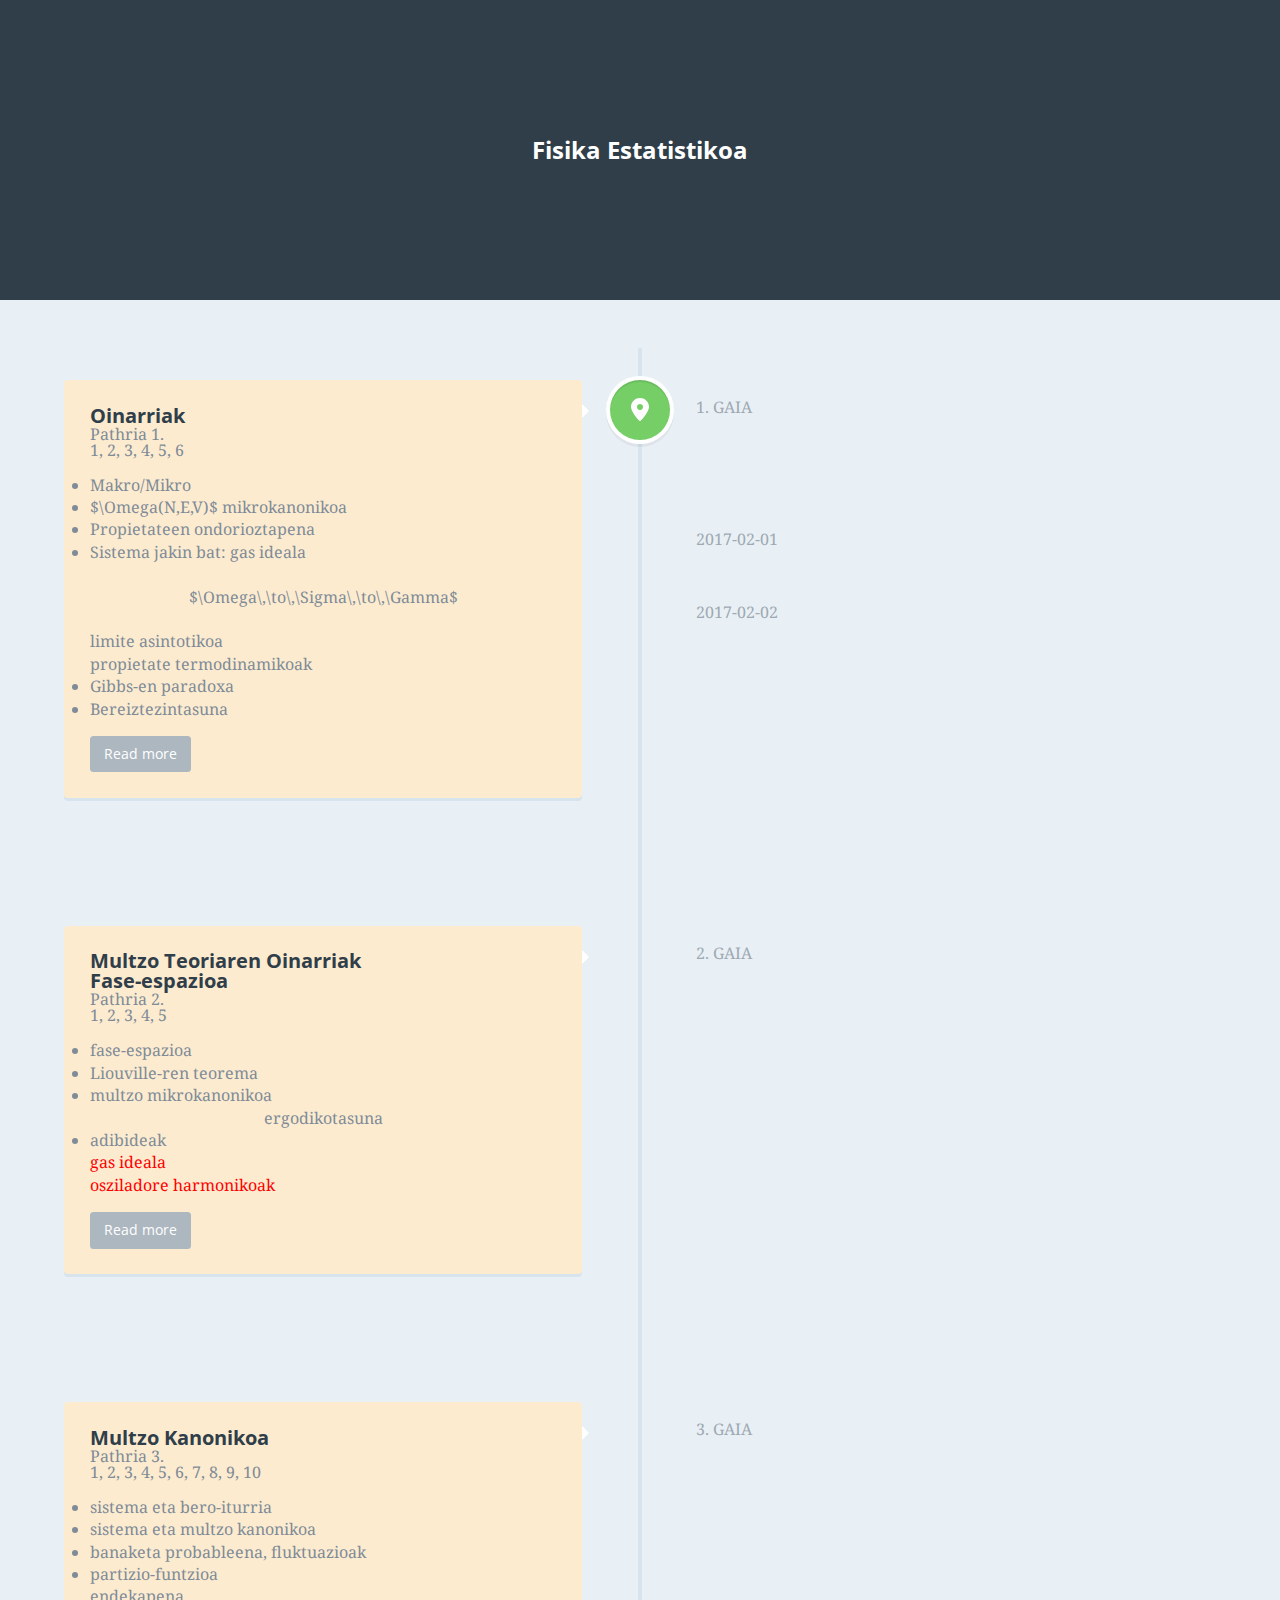
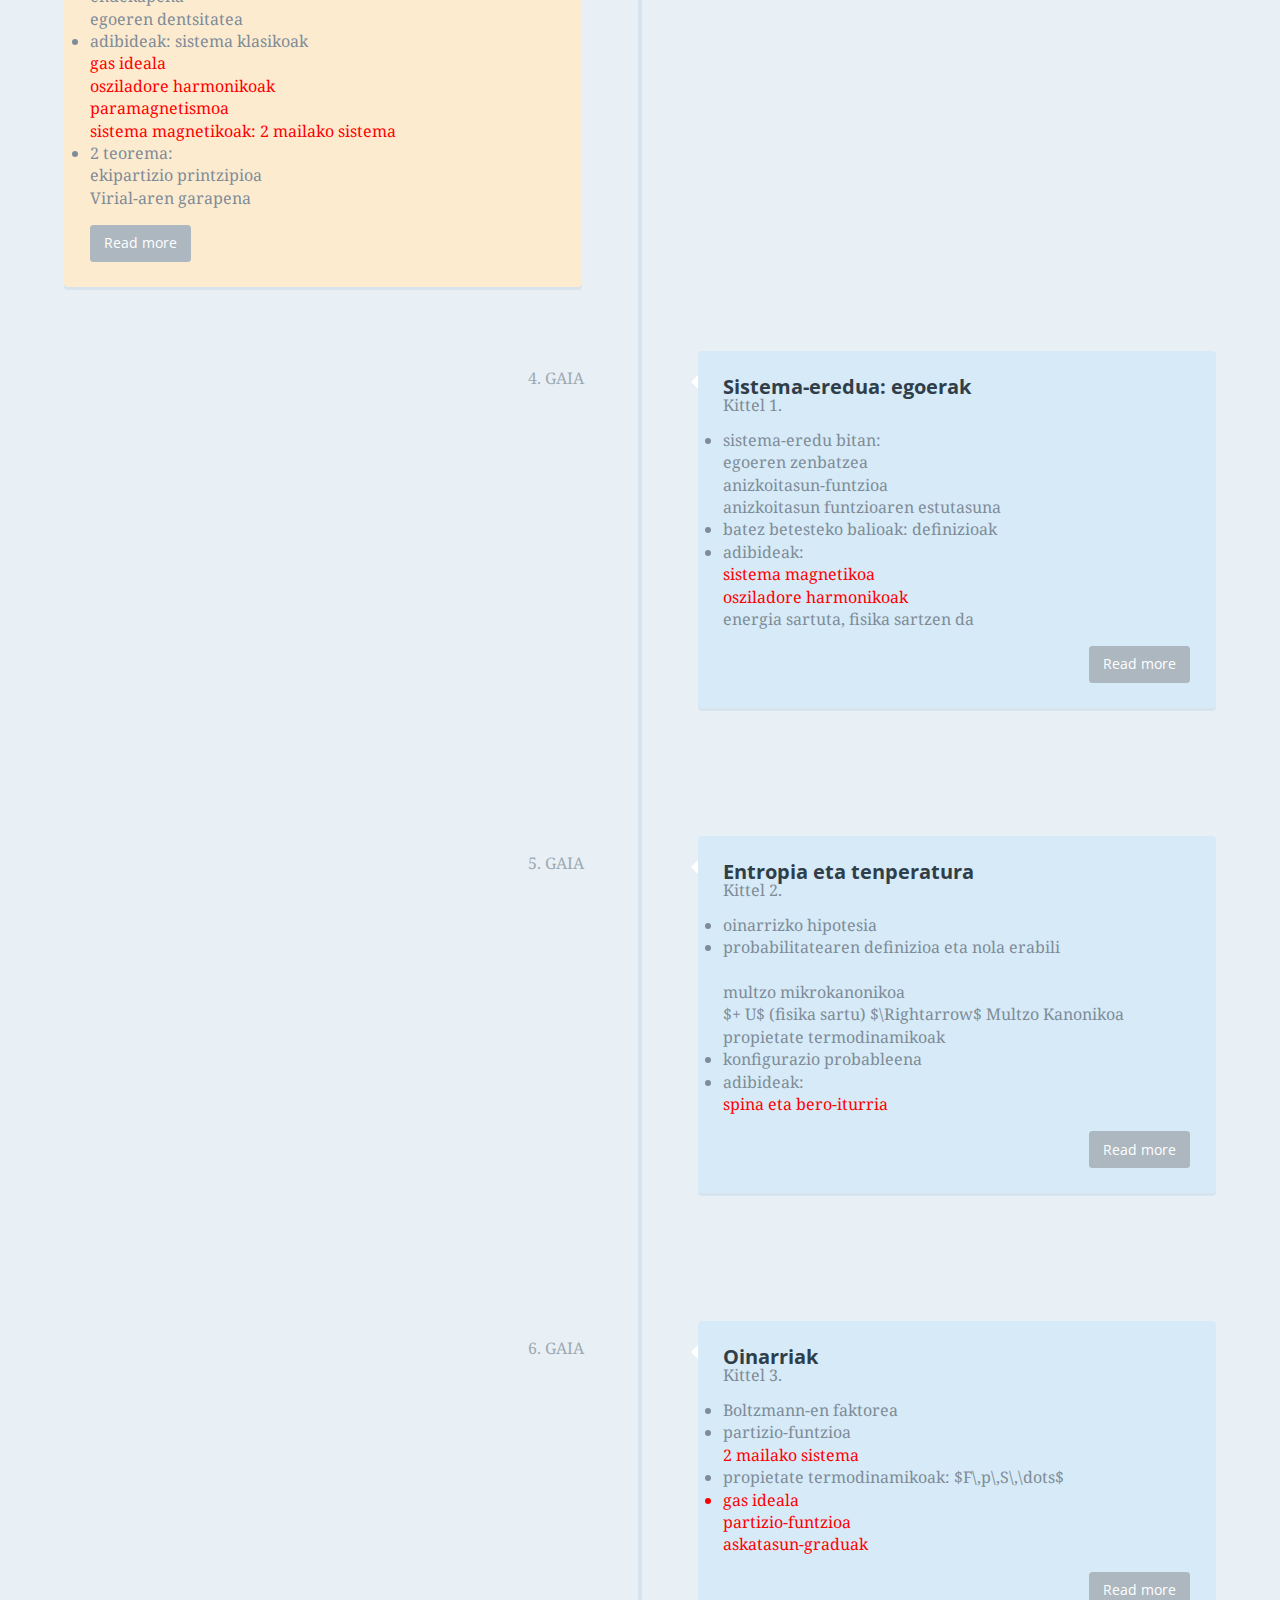
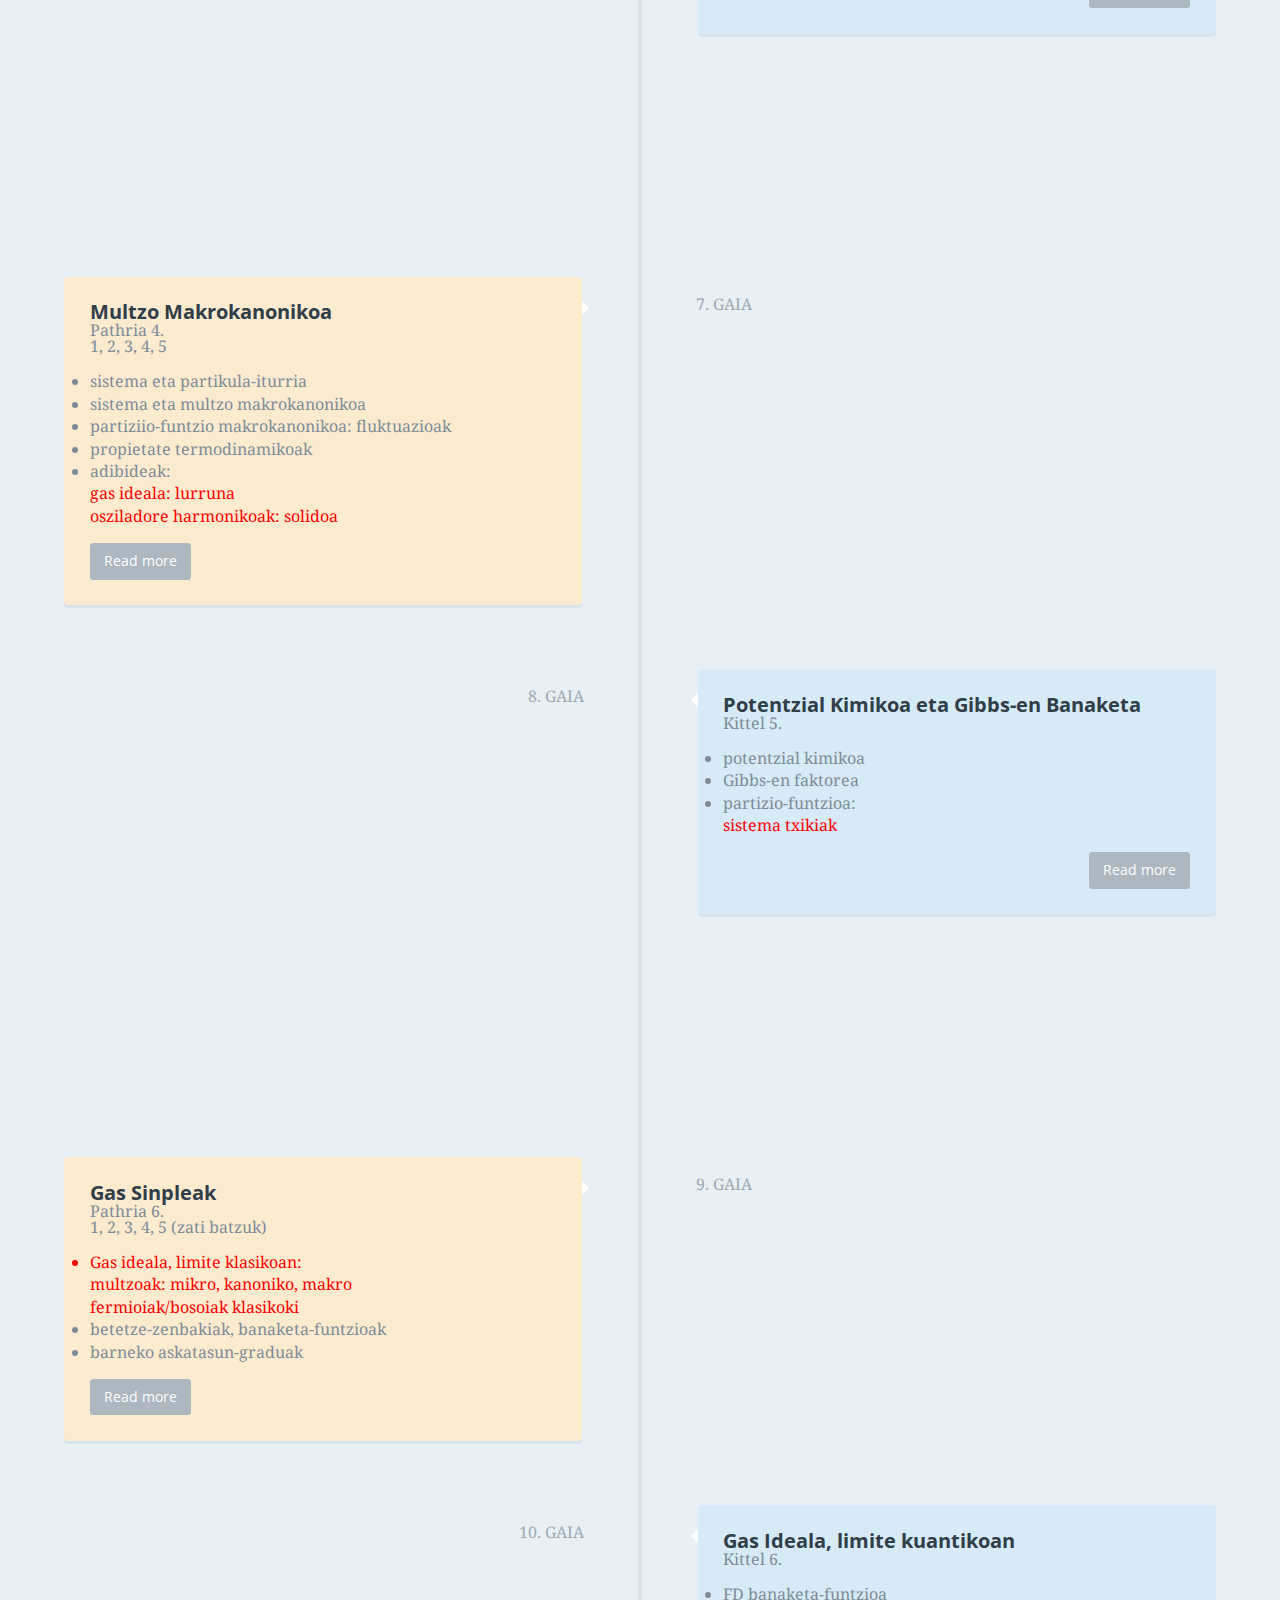
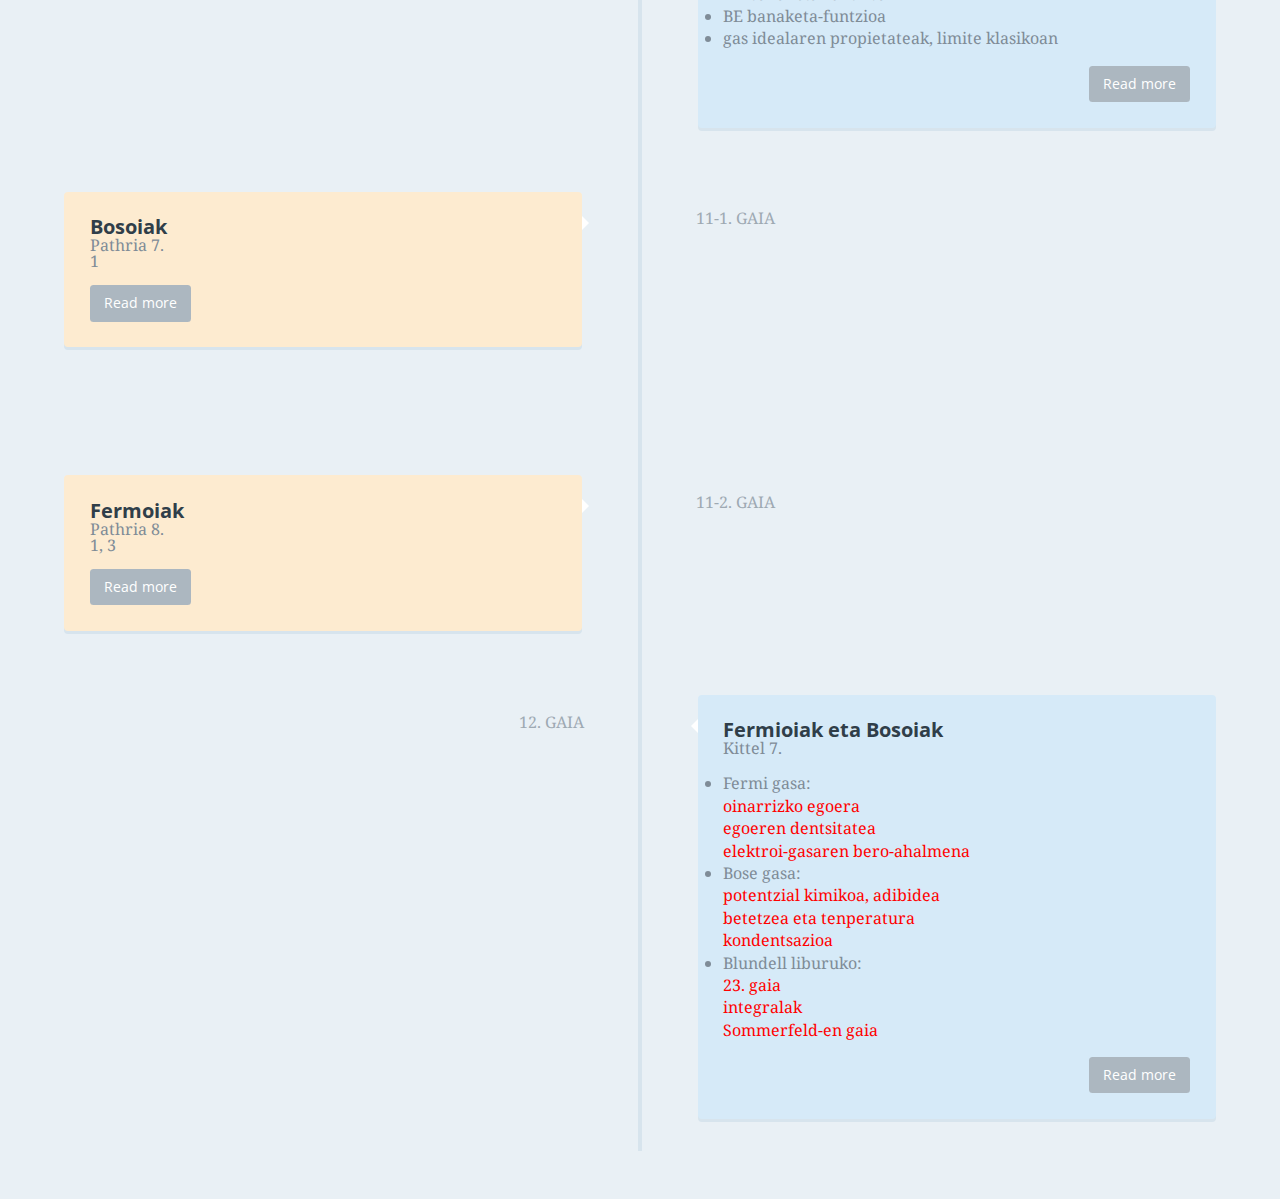
==== commit c6945ee8: "Egunkaria (2017-02-02)" ====
--- a/2_FisikaEstatistikoa2016_2017/AurkezpenEskolaOrokorraEgunkaria/indexAurkezpenEskolaEgunkaria.html
+++ b/2_FisikaEstatistikoa2016_2017/AurkezpenEskolaOrokorraEgunkaria/indexAurkezpenEskolaEgunkaria.html
@@ -52,6 +52,8 @@
 				<span class="cd-date">1. GAIA
 				<br><br><br><br><br><br><br>
 				<p>2017-02-01</p>
+				<br>
+				<p>2017-02-02</p>
 				<p></p>
 				</span>
 			</div> <!-- cd-timeline-content -->
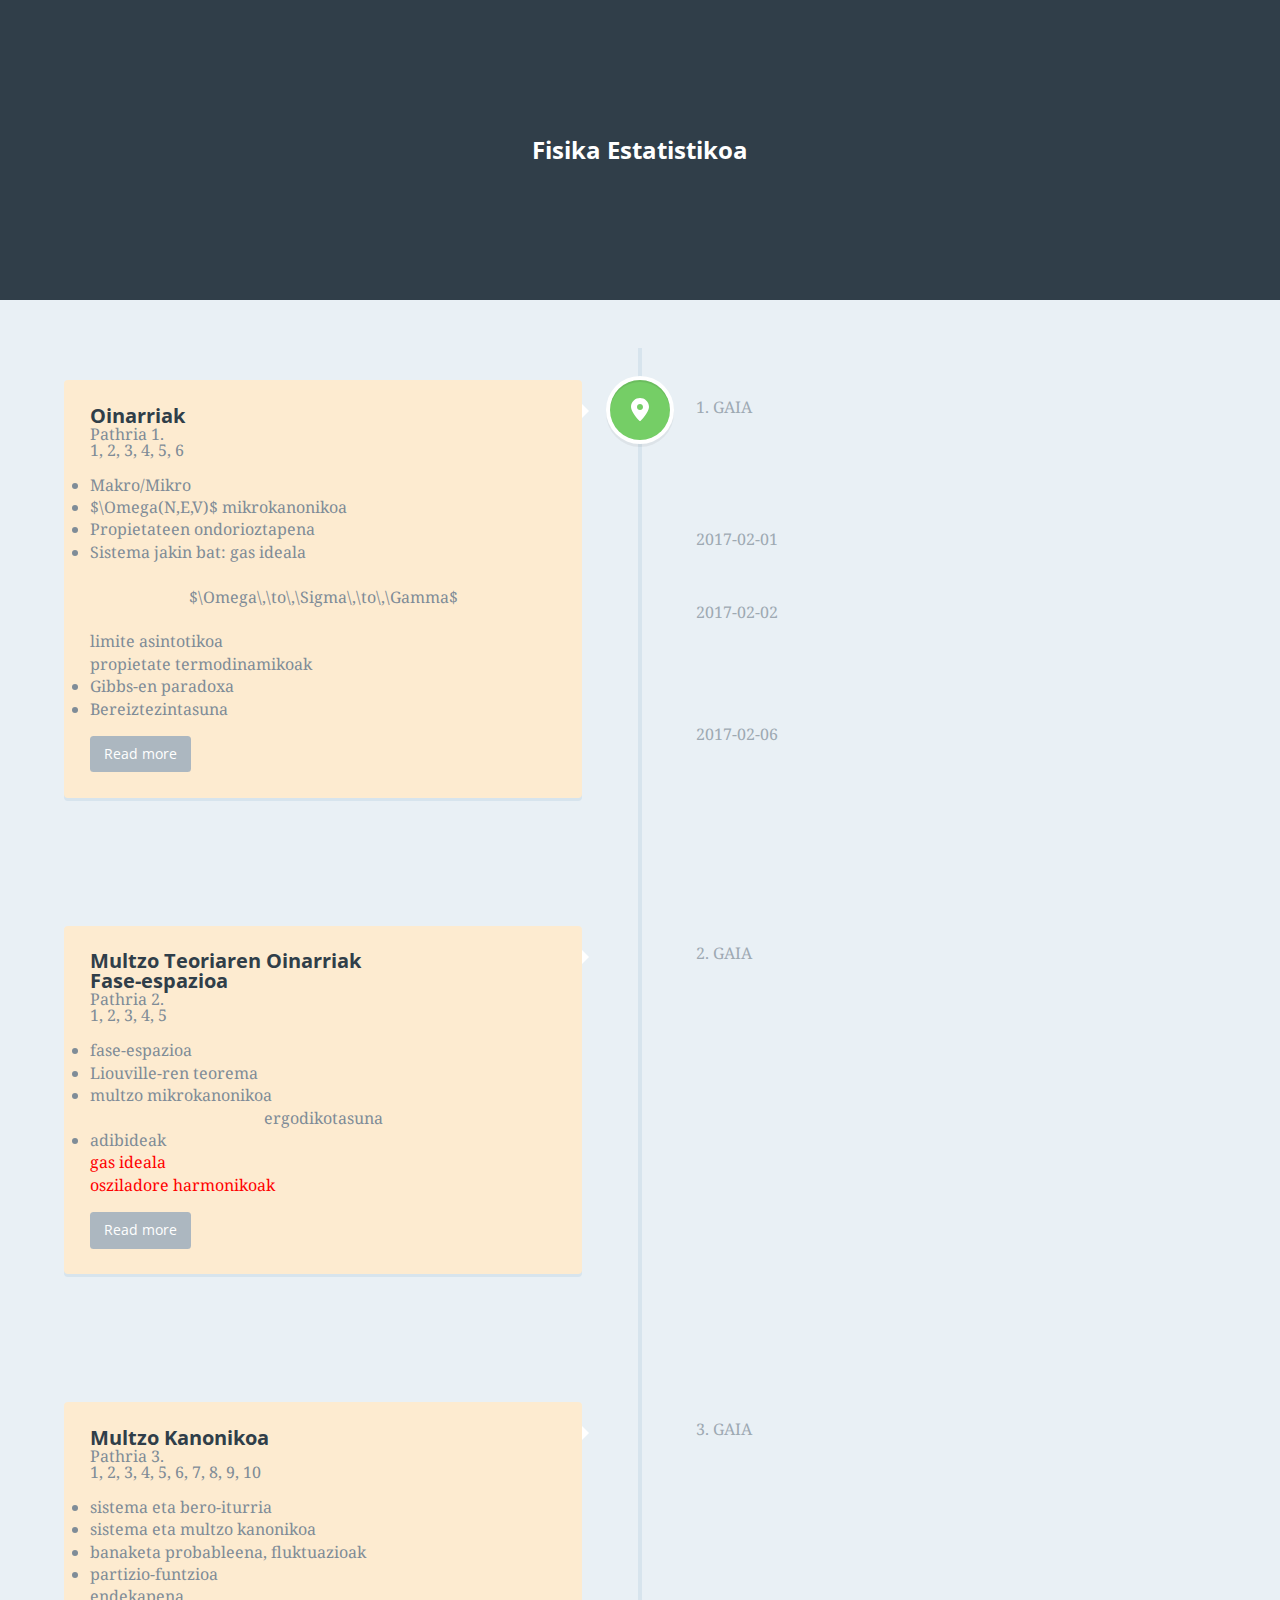
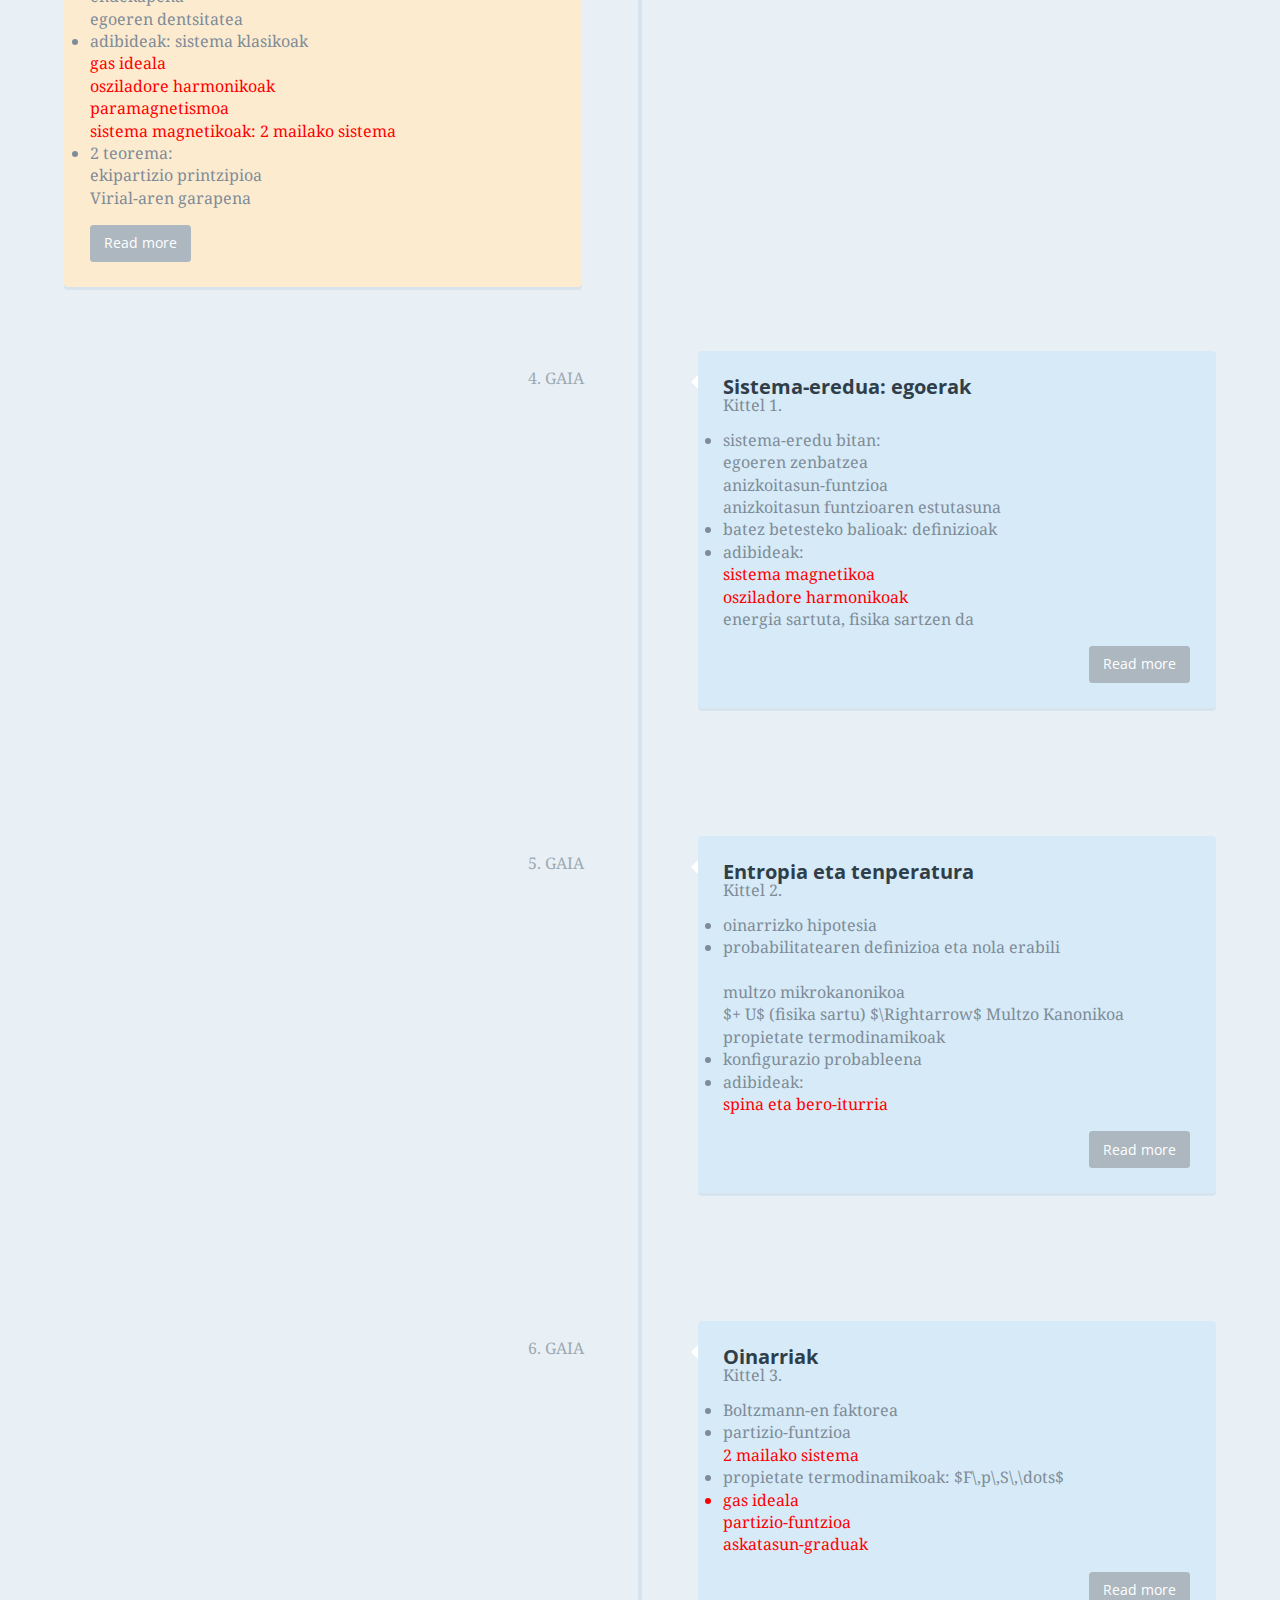
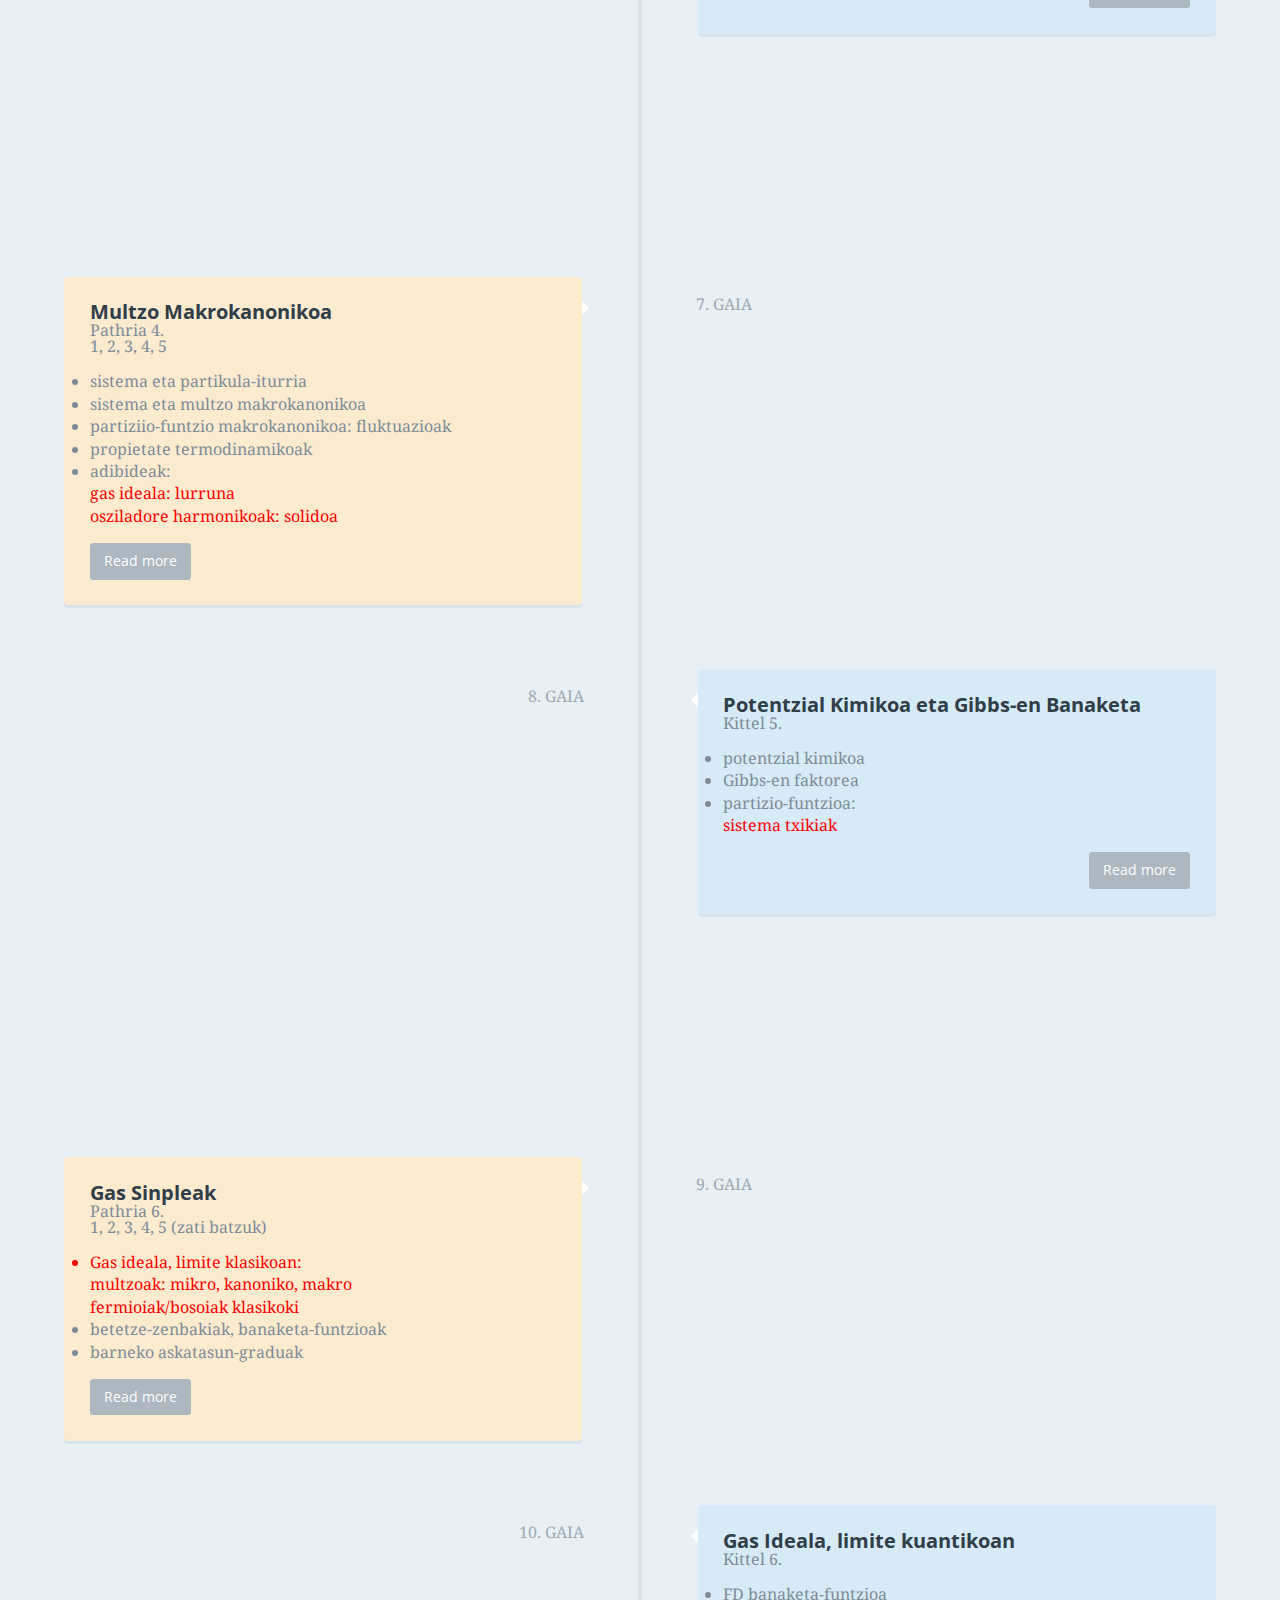
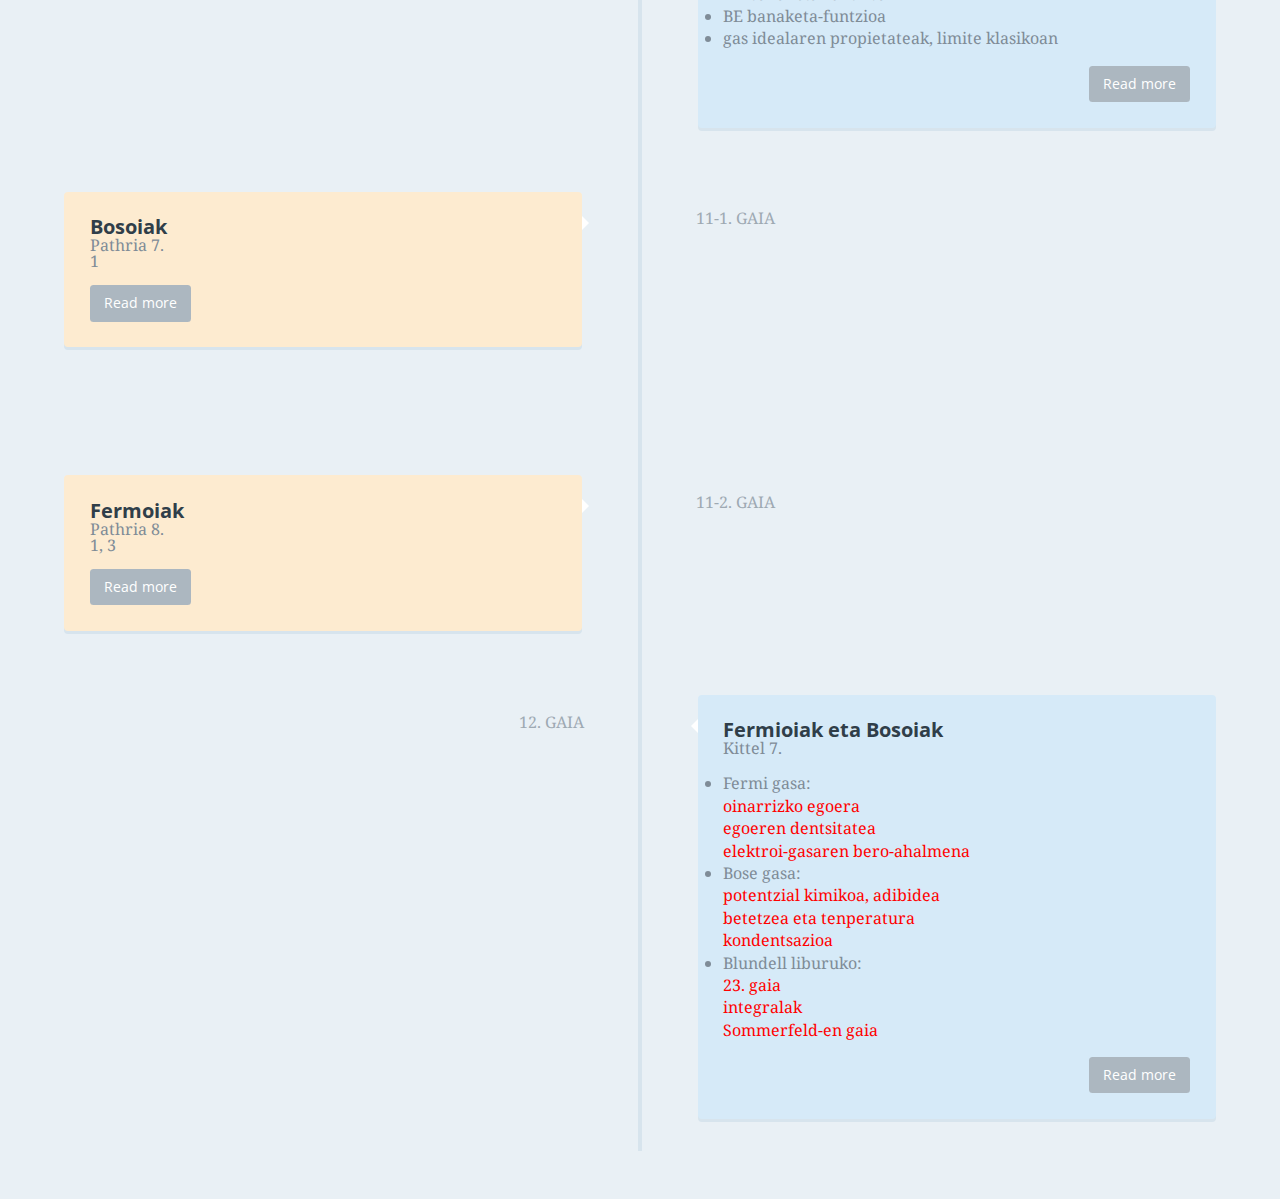
==== commit 1cd29c46: "Egunkaria (2017-02-06)" ====
--- a/2_FisikaEstatistikoa2016_2017/AurkezpenEskolaOrokorraEgunkaria/indexAurkezpenEskolaEgunkaria.html
+++ b/2_FisikaEstatistikoa2016_2017/AurkezpenEskolaOrokorraEgunkaria/indexAurkezpenEskolaEgunkaria.html
@@ -54,6 +54,8 @@
 				<p>2017-02-01</p>
 				<br>
 				<p>2017-02-02</p>
+				<br><br><br><br>
+				<p>2017-02-06</p>
 				<p></p>
 				</span>
 			</div> <!-- cd-timeline-content -->
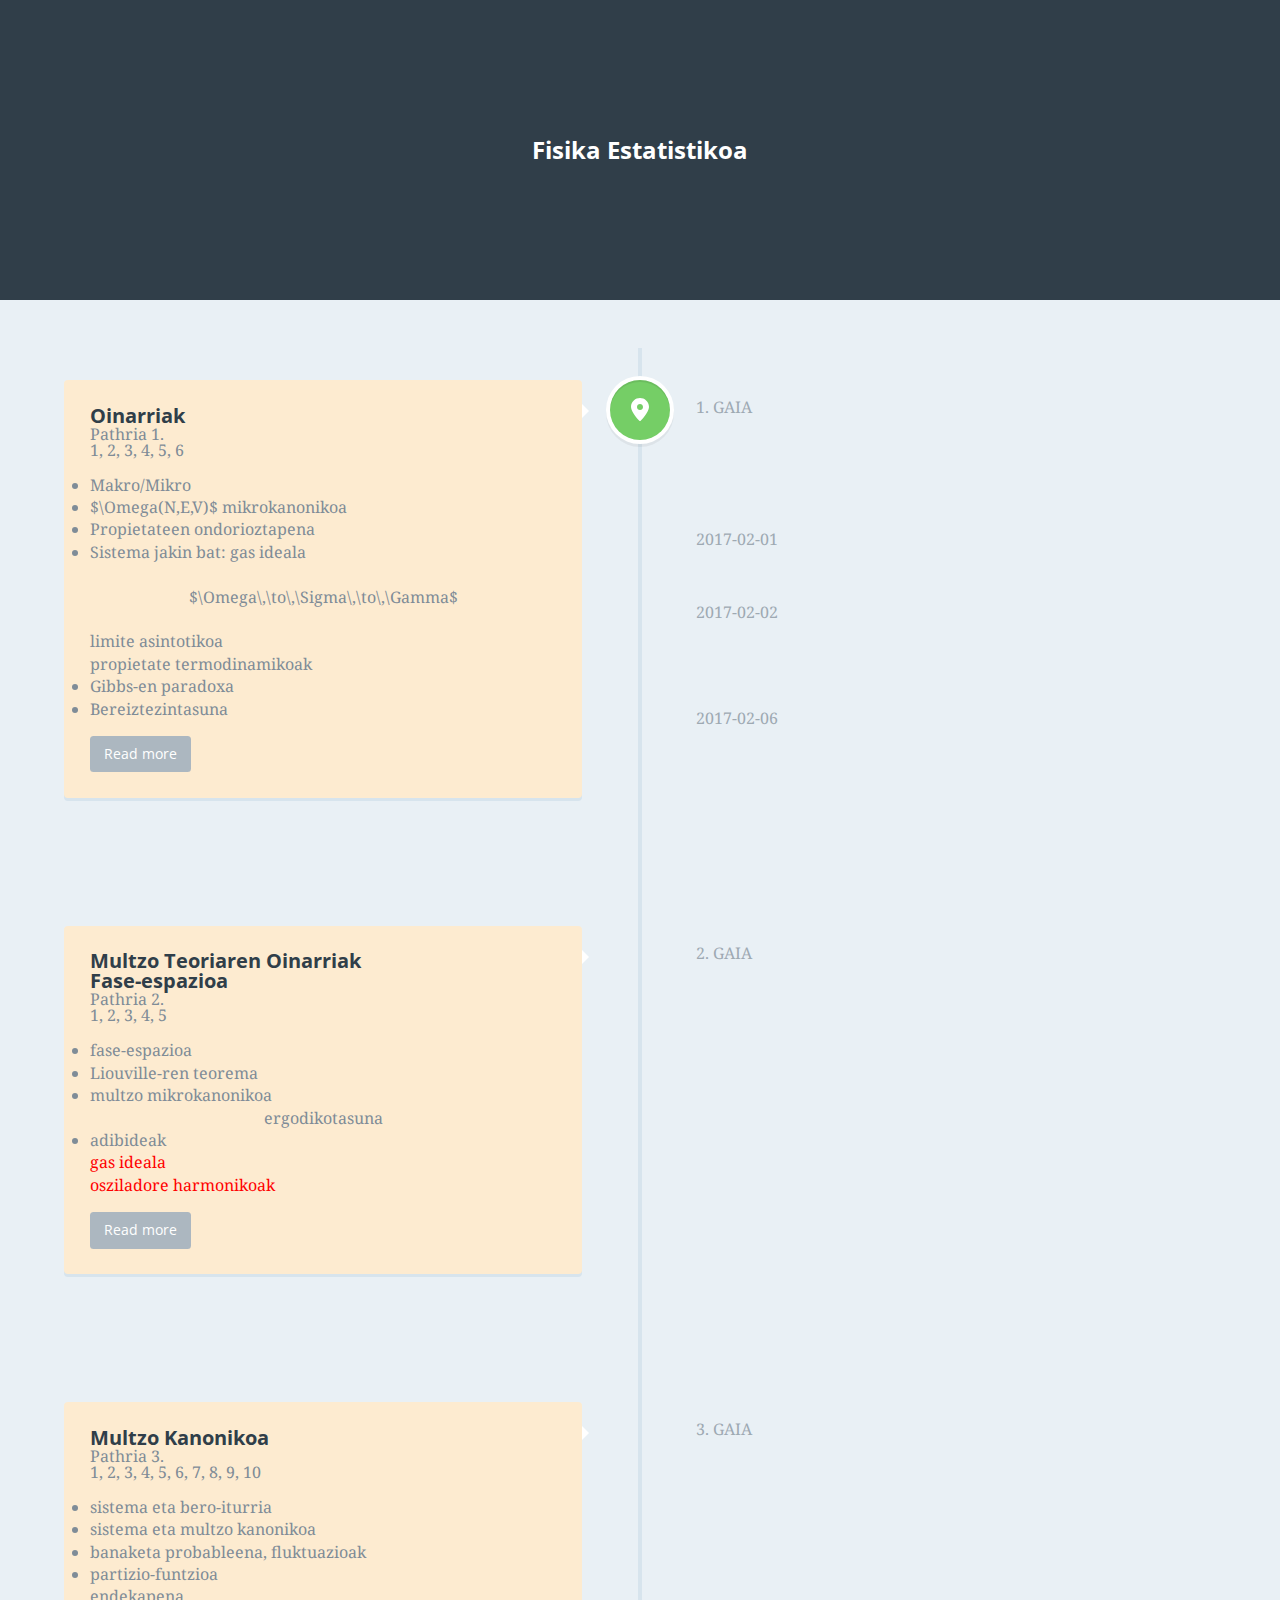
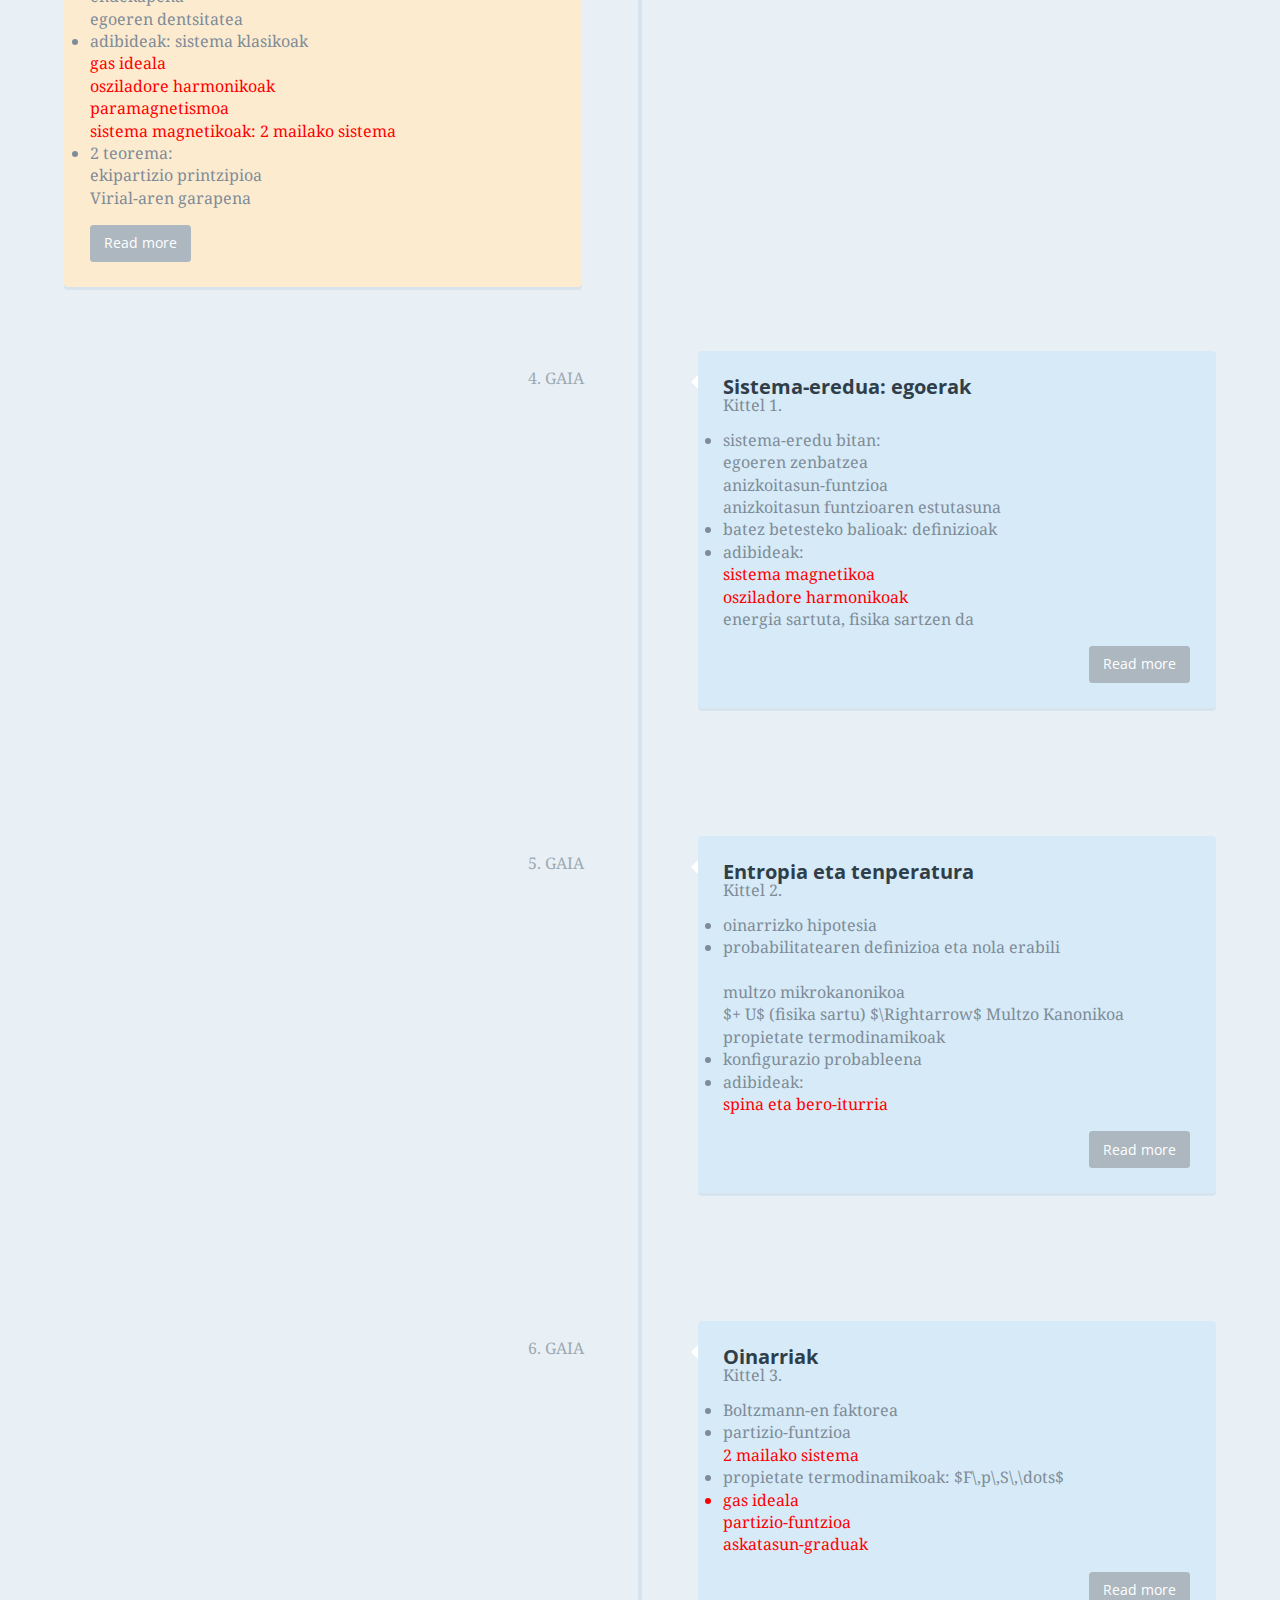
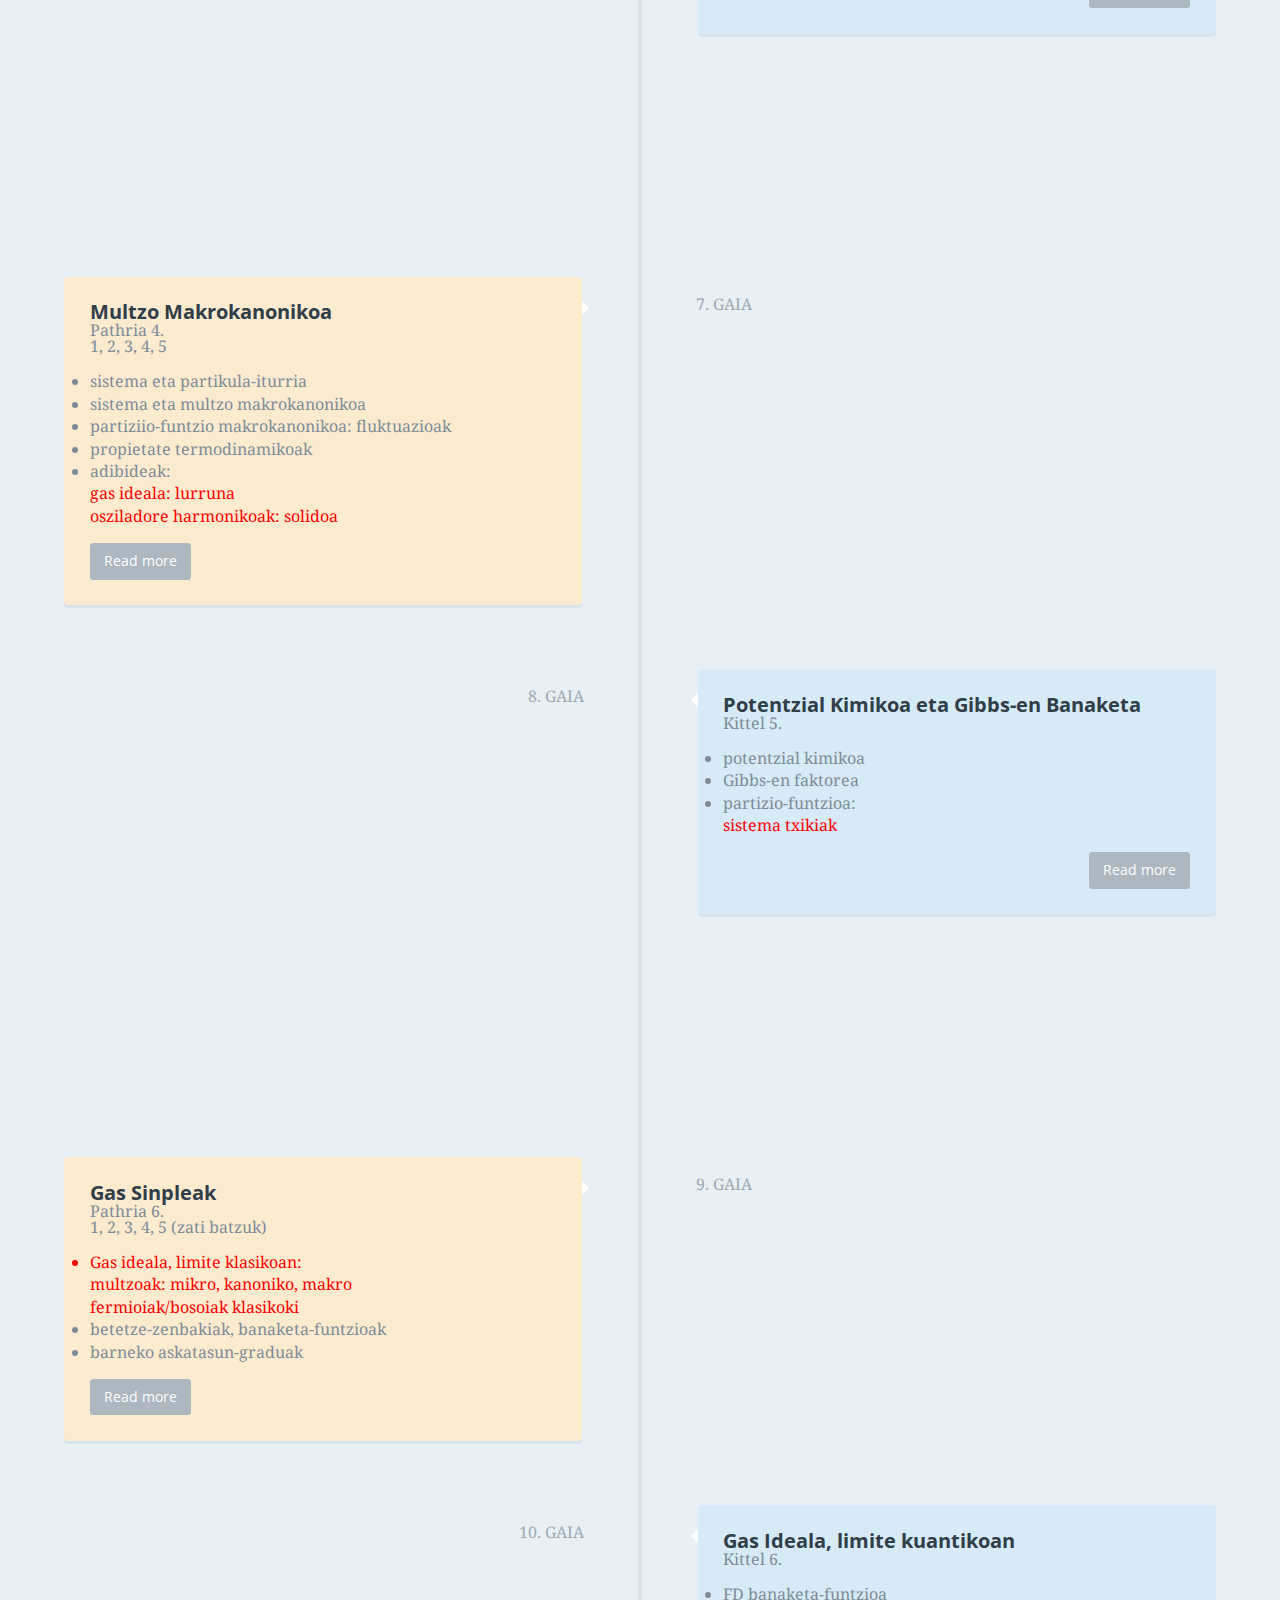
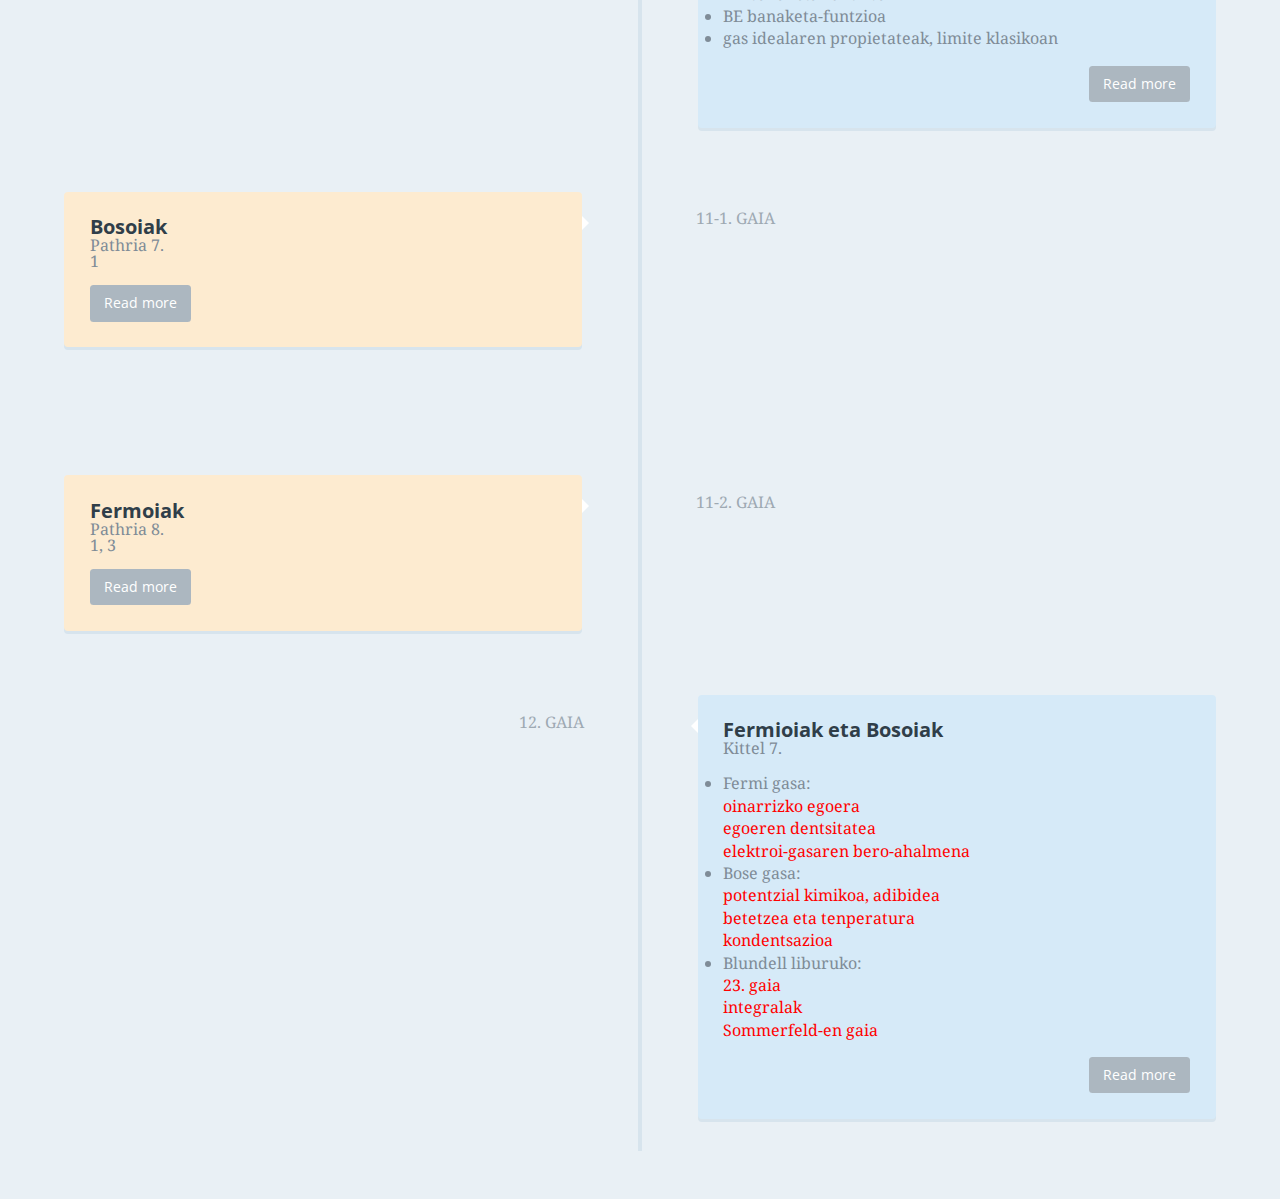
==== commit 2da8b66f: "Egunkaria (2017-02-06)" ====
--- a/2_FisikaEstatistikoa2016_2017/AurkezpenEskolaOrokorraEgunkaria/indexAurkezpenEskolaEgunkaria.html
+++ b/2_FisikaEstatistikoa2016_2017/AurkezpenEskolaOrokorraEgunkaria/indexAurkezpenEskolaEgunkaria.html
@@ -54,7 +54,7 @@
 				<p>2017-02-01</p>
 				<br>
 				<p>2017-02-02</p>
-				<br><br><br><br>
+				<br><br><br>
 				<p>2017-02-06</p>
 				<p></p>
 				</span>
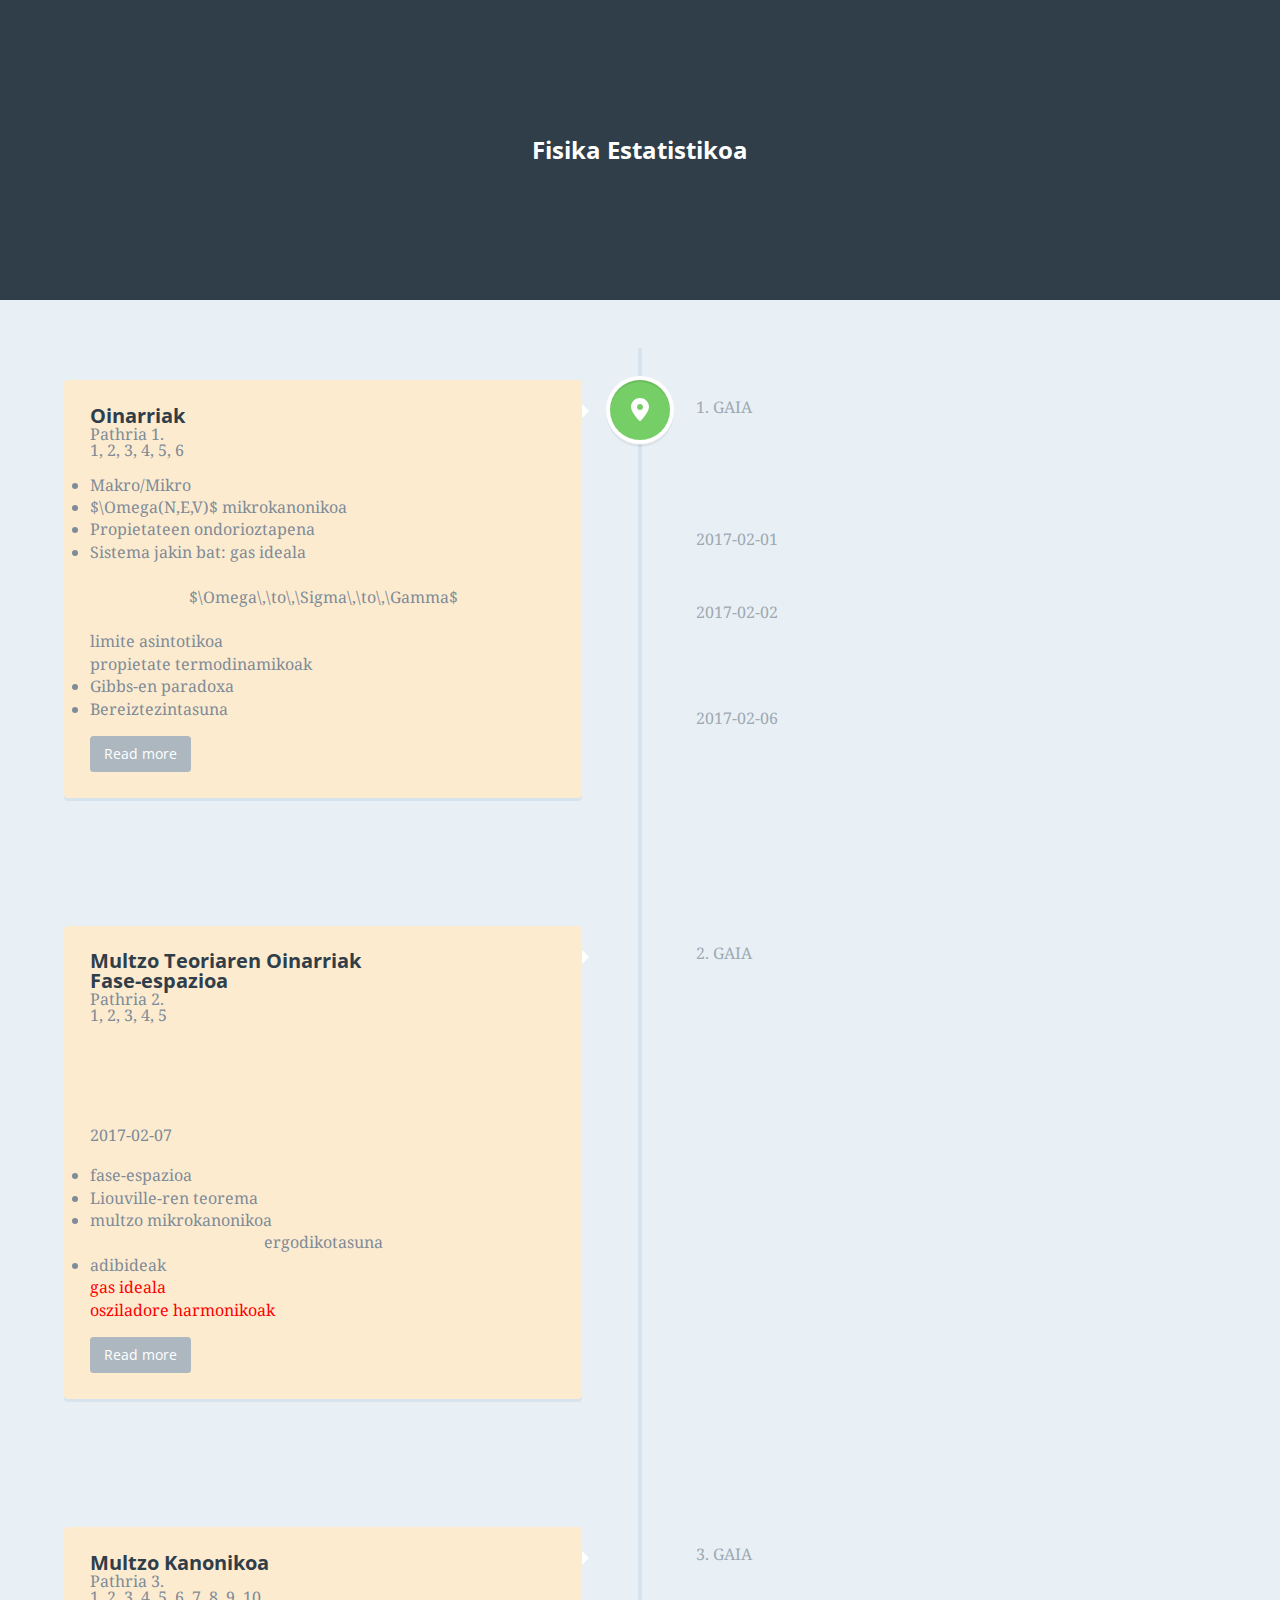
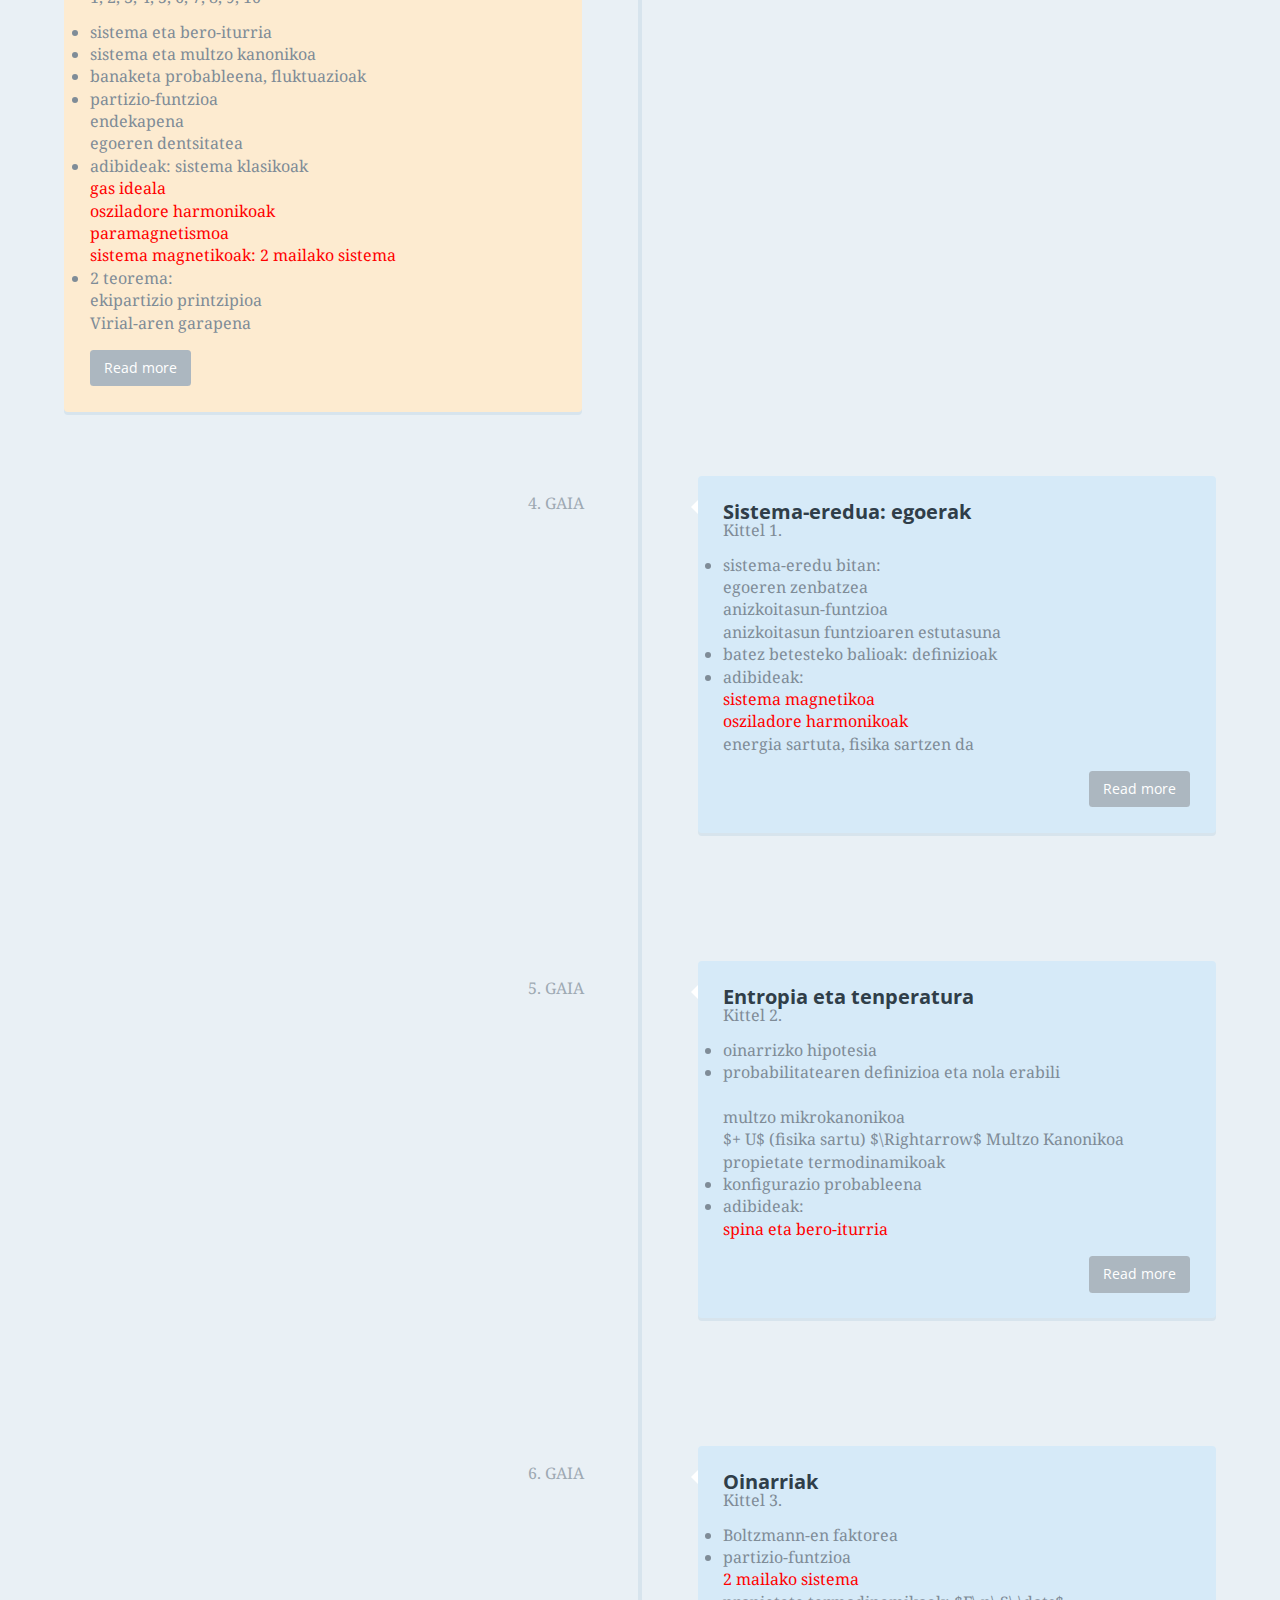
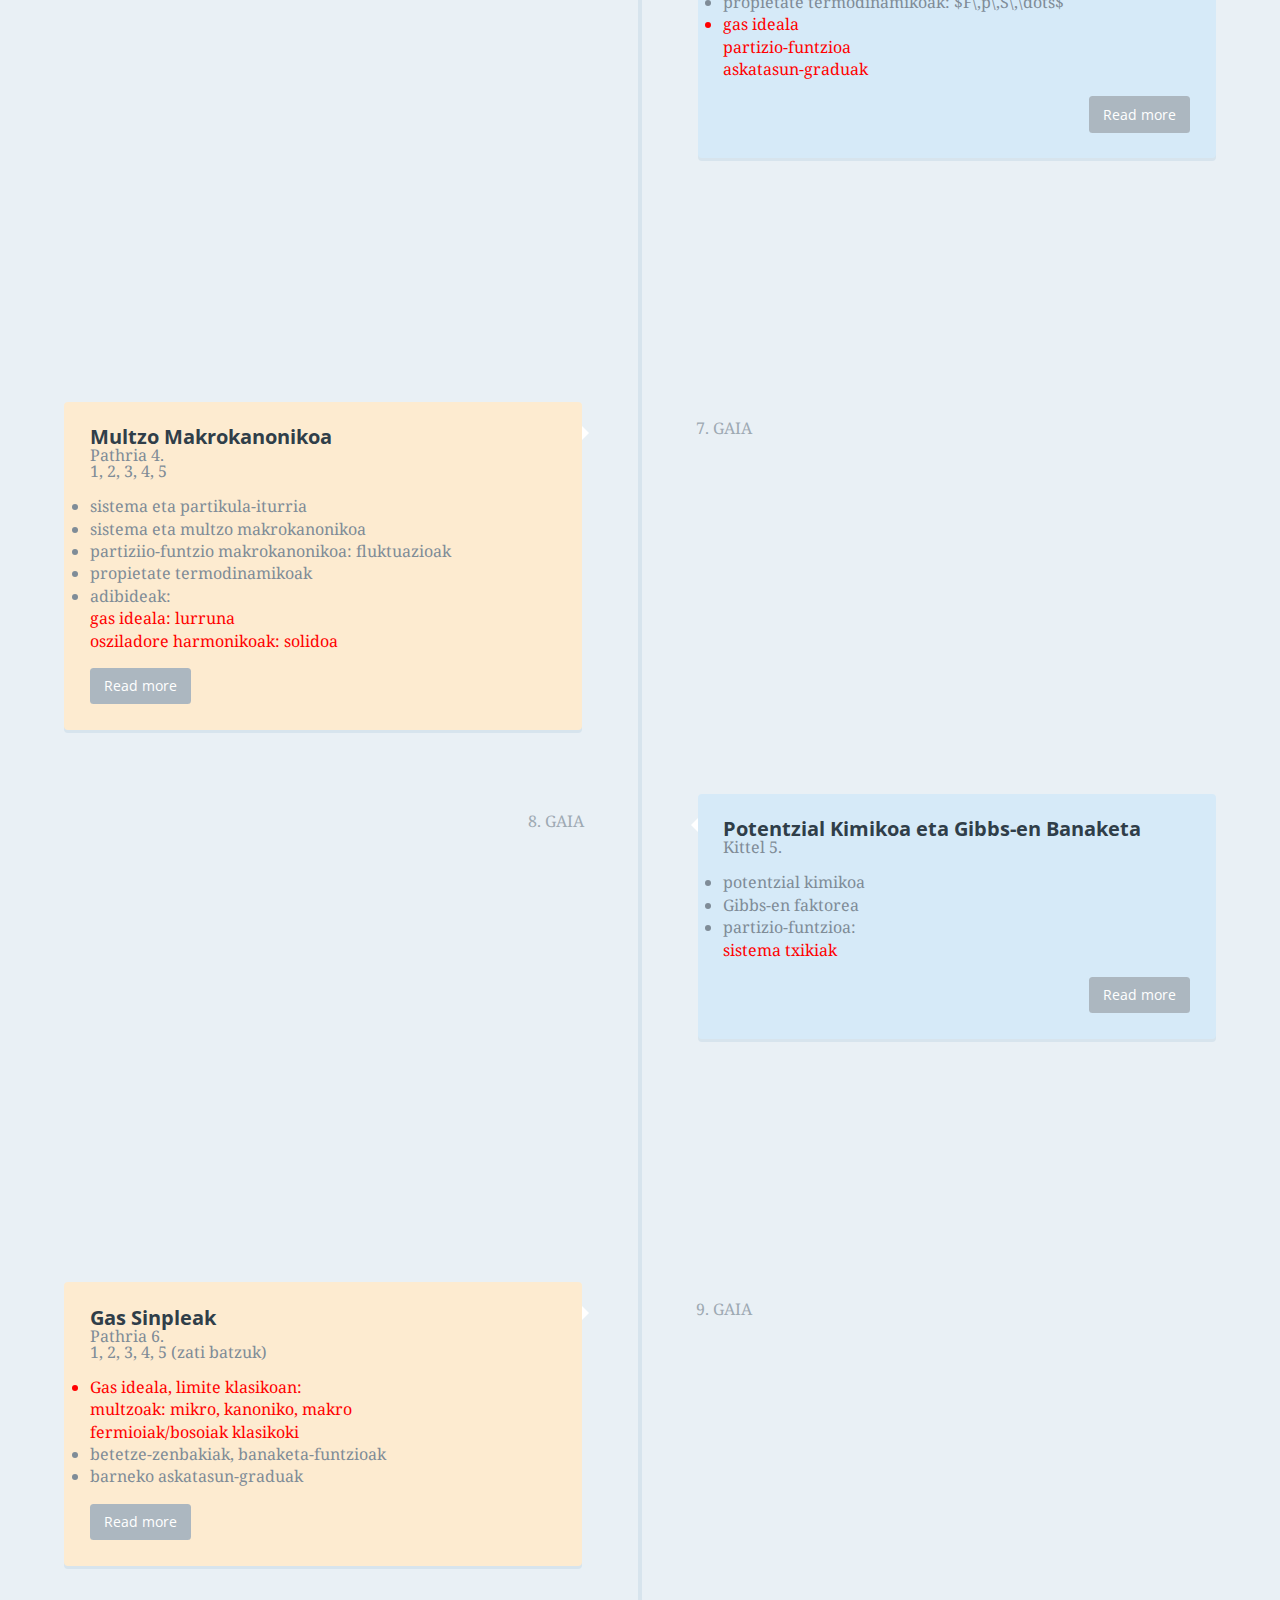
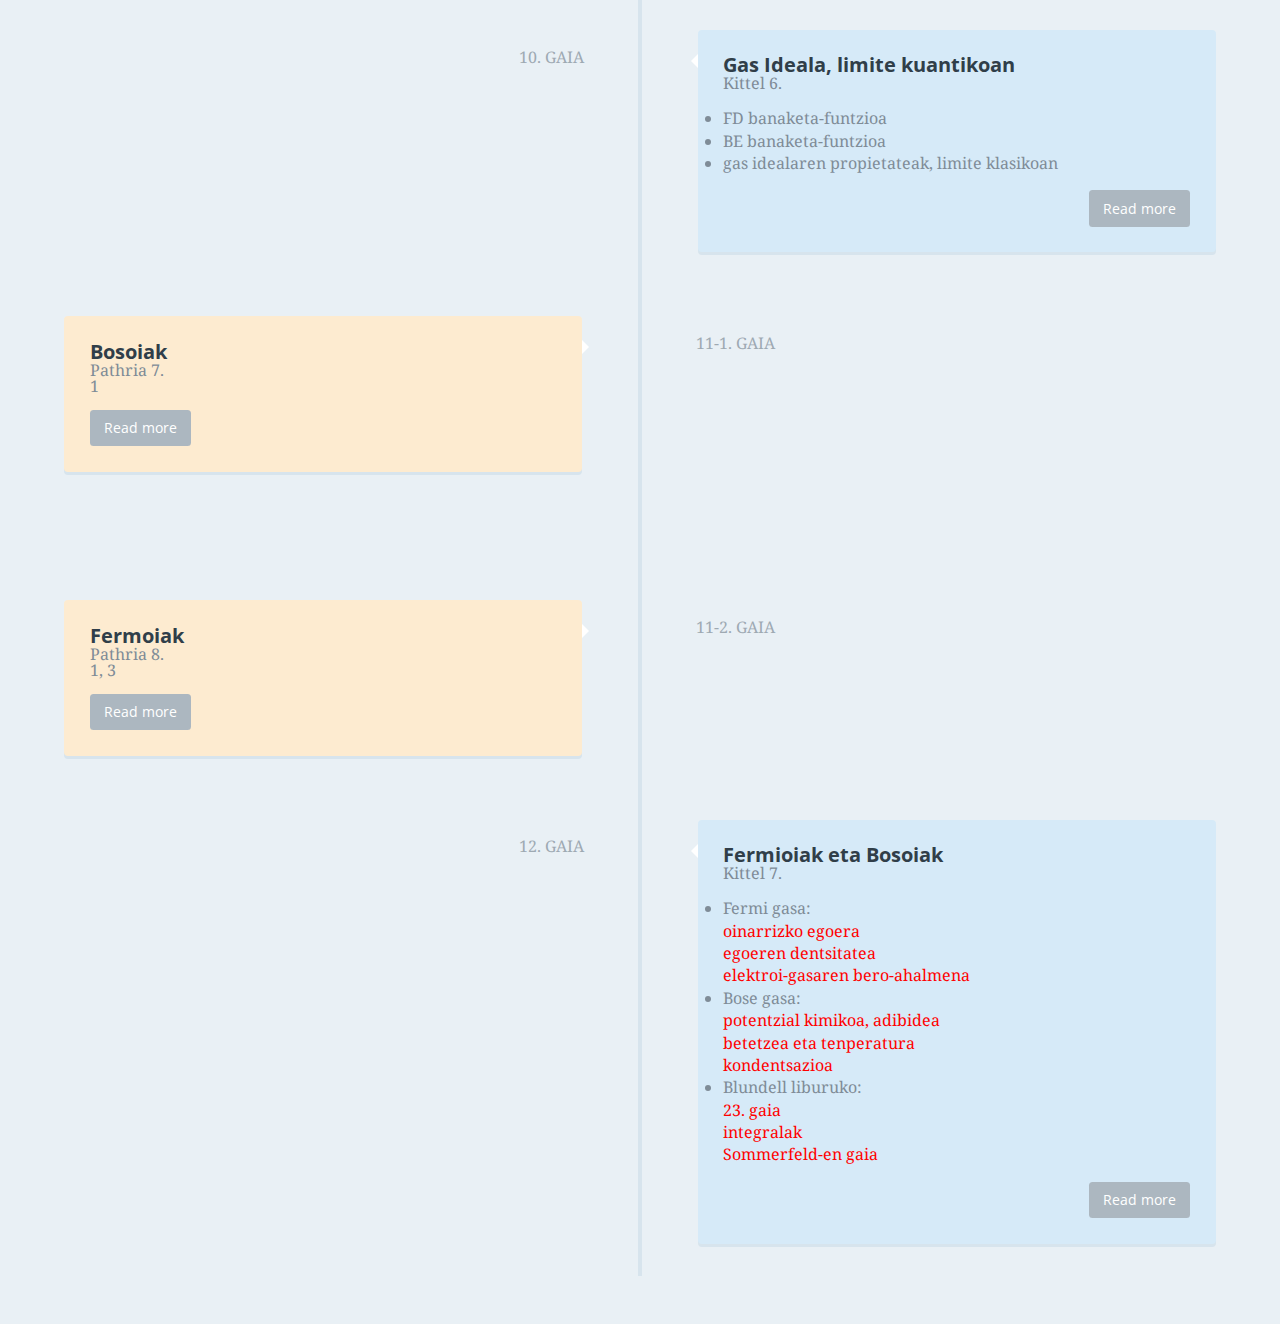
==== commit 5f19c724: "Egunekoa (2017-02-07)" ====
--- a/2_FisikaEstatistikoa2016_2017/AurkezpenEskolaOrokorraEgunkaria/indexAurkezpenEskolaEgunkaria.html
+++ b/2_FisikaEstatistikoa2016_2017/AurkezpenEskolaOrokorraEgunkaria/indexAurkezpenEskolaEgunkaria.html
@@ -78,6 +78,8 @@
 				<h5>1, 2, 3, 4, 5</h5>
 				<p></p>
 				<ul style="list-style-type:disc; line-height:1.4;">
+				<br><br><br>
+				<p>2017-02-07</p>
 					<li>fase-espazioa</li>
 					<li>Liouville-ren teorema</li>
 					<li>multzo mikrokanonikoa</li>
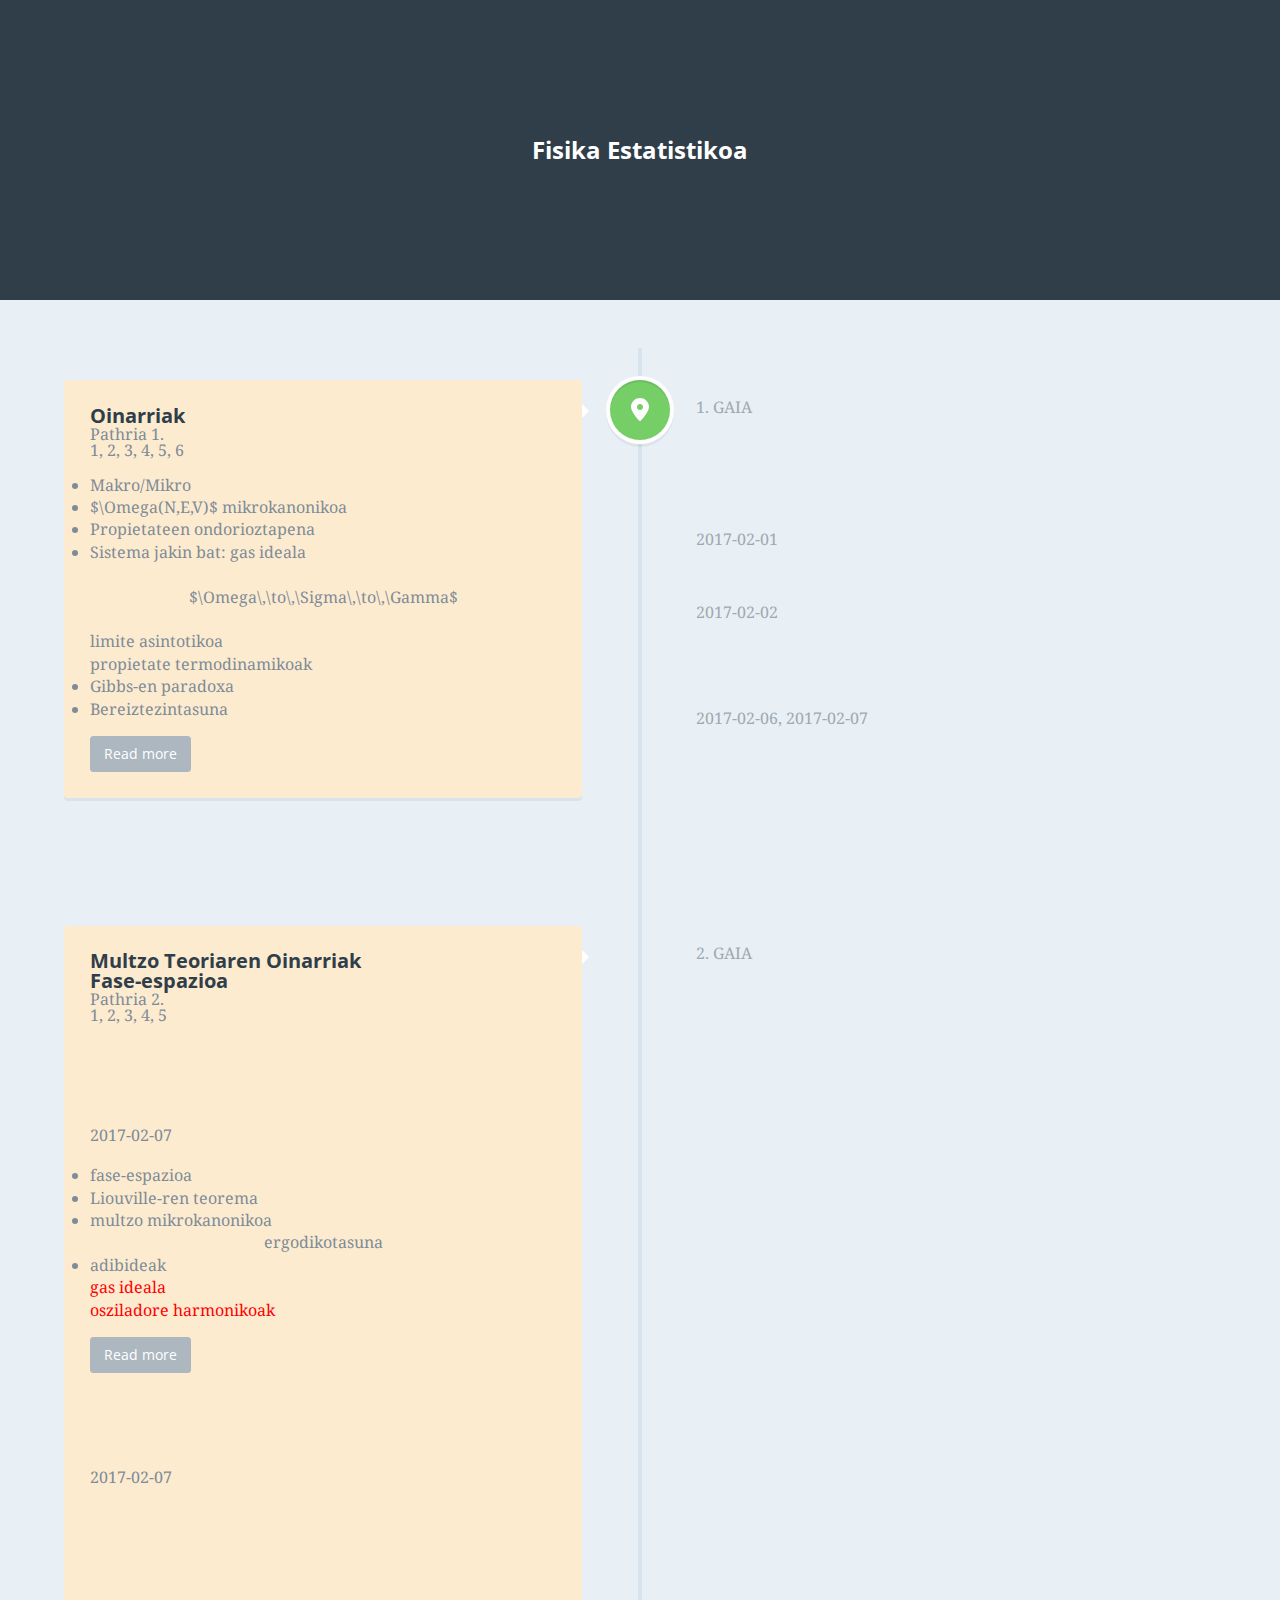
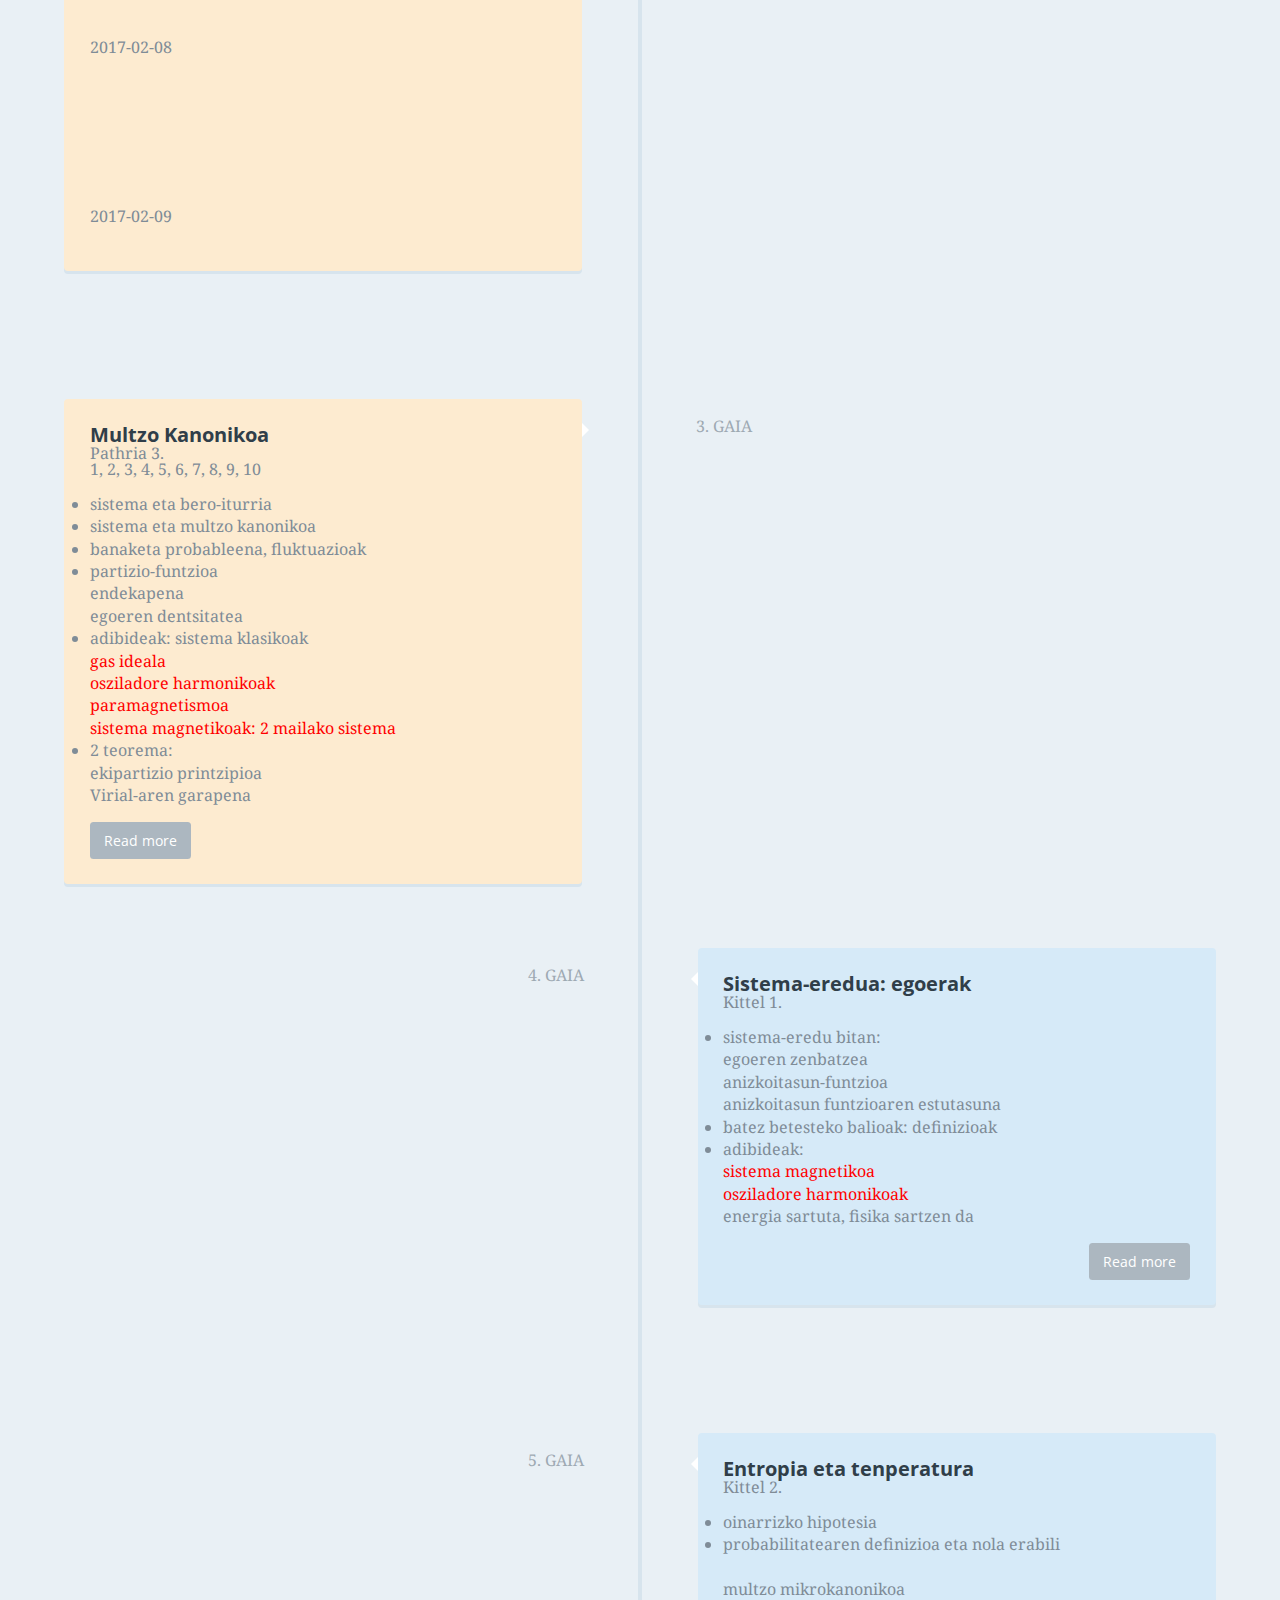
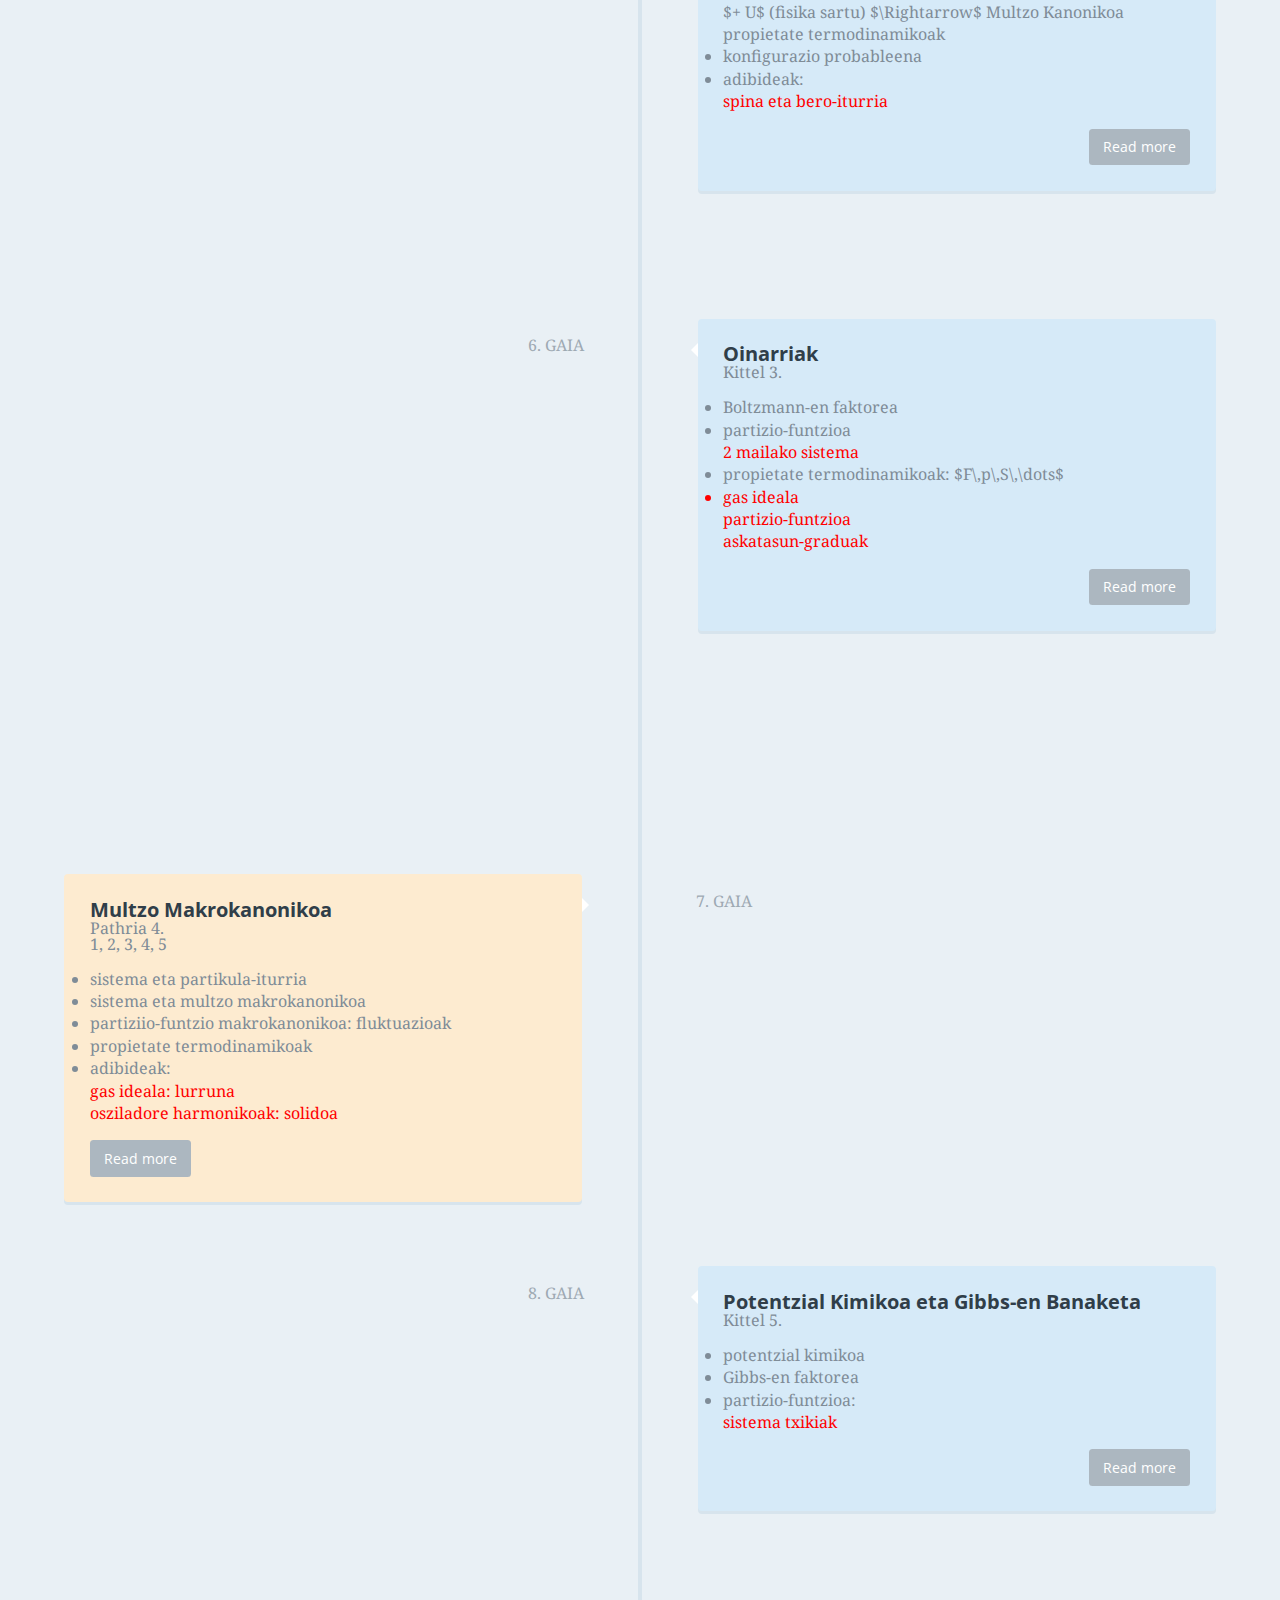
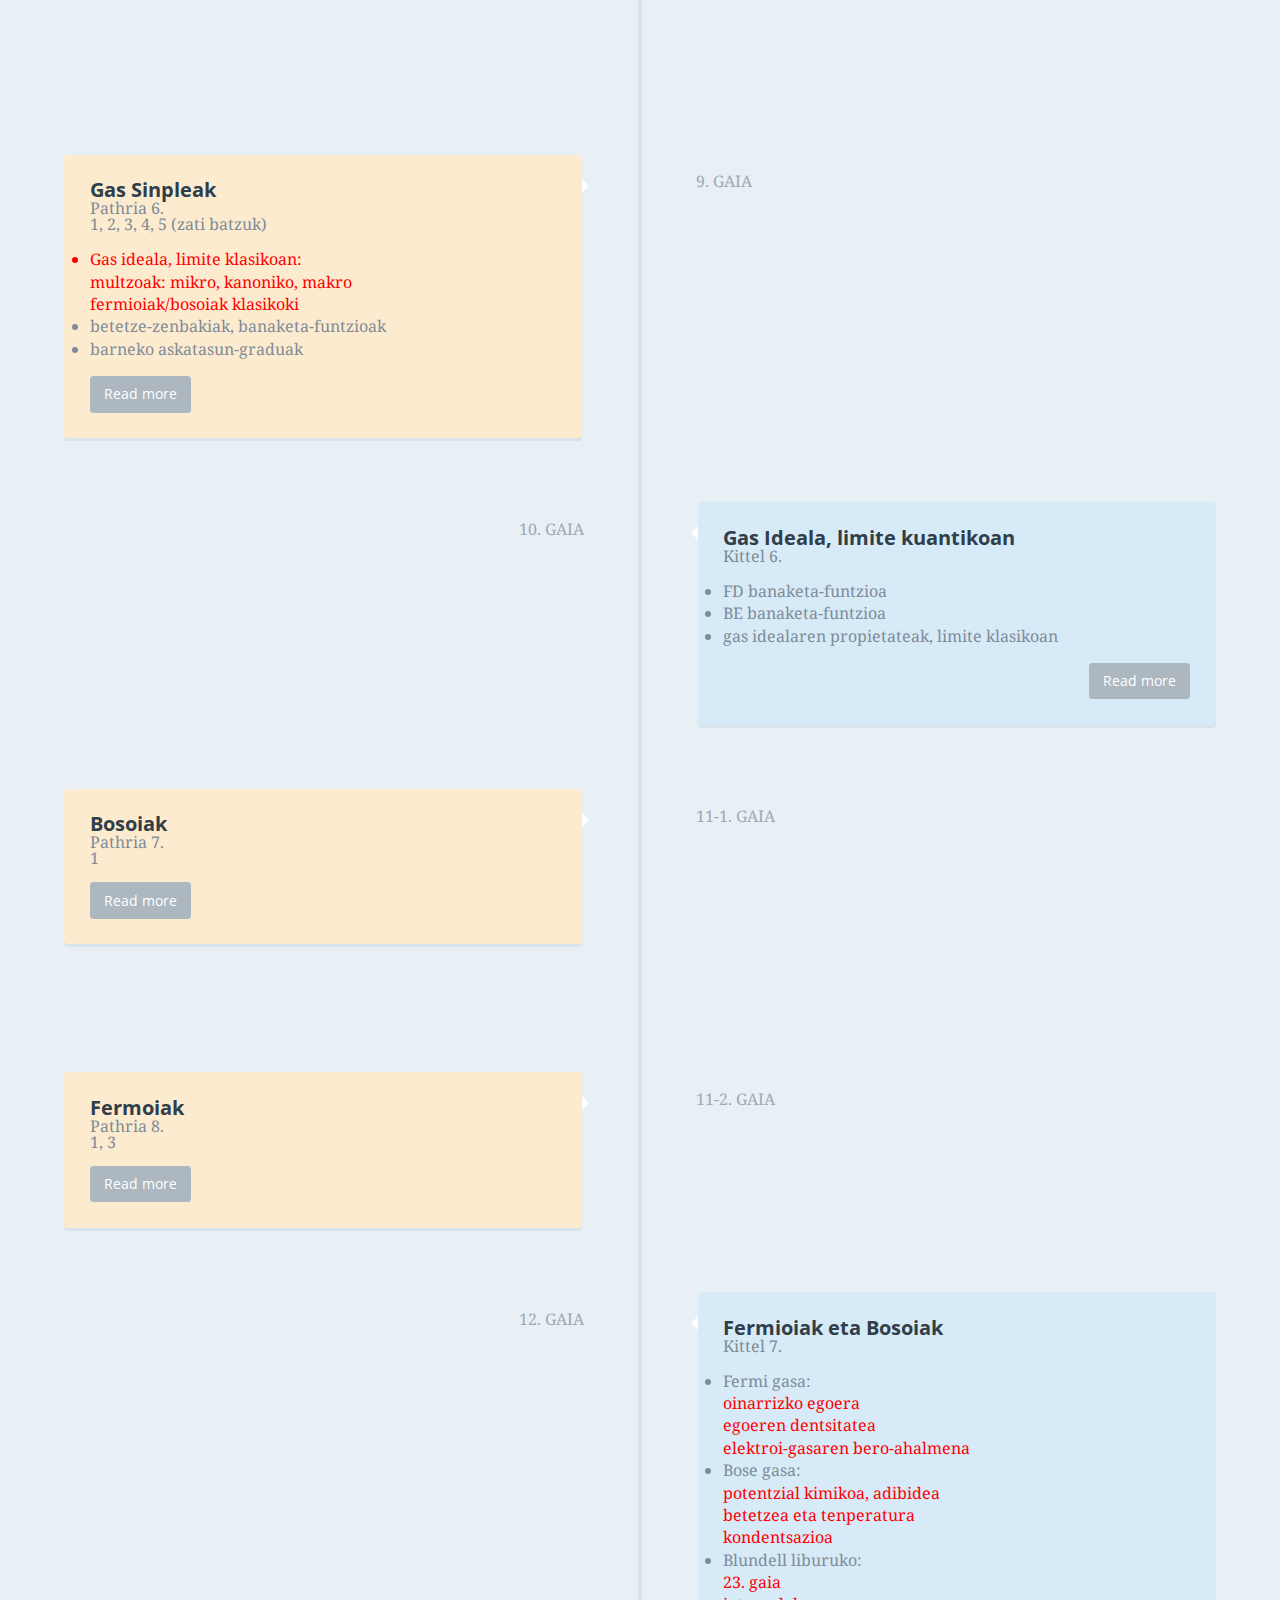
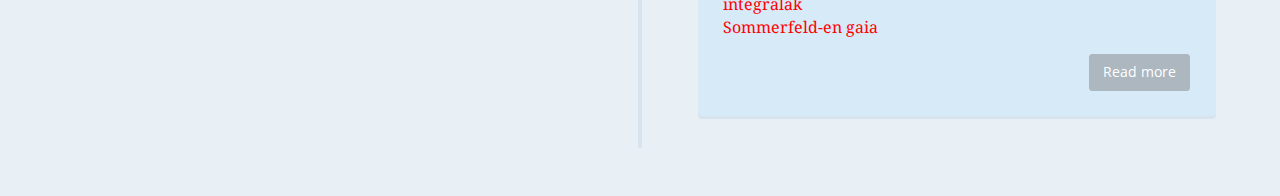
==== commit d80cb5e4: "Egunekoa (2017-02-09)" ====
--- a/2_FisikaEstatistikoa2016_2017/AurkezpenEskolaOrokorraEgunkaria/indexAurkezpenEskolaEgunkaria.html
+++ b/2_FisikaEstatistikoa2016_2017/AurkezpenEskolaOrokorraEgunkaria/indexAurkezpenEskolaEgunkaria.html
@@ -55,7 +55,7 @@
 				<br>
 				<p>2017-02-02</p>
 				<br><br><br>
-				<p>2017-02-06</p>
+				<p>2017-02-06, 2017-02-07</p>
 				<p></p>
 				</span>
 			</div> <!-- cd-timeline-content -->
@@ -95,6 +95,12 @@
 				<p></p>
 				<a href="#0" class="cd-read-more">Read more</a>
 				<span class="cd-date">2. GAIA</span>
+				<br><br><br><br><br><br><br>
+				<p>2017-02-07</p>
+				<br><br><br><br><br><br><br>
+				<p>2017-02-08</p>
+				<br><br><br><br><br><br><br>
+				<p>2017-02-09</p>
 			</div> <!-- cd-timeline-content -->
 		</div> <!-- cd-timeline-block -->
 <!--Gaia-->
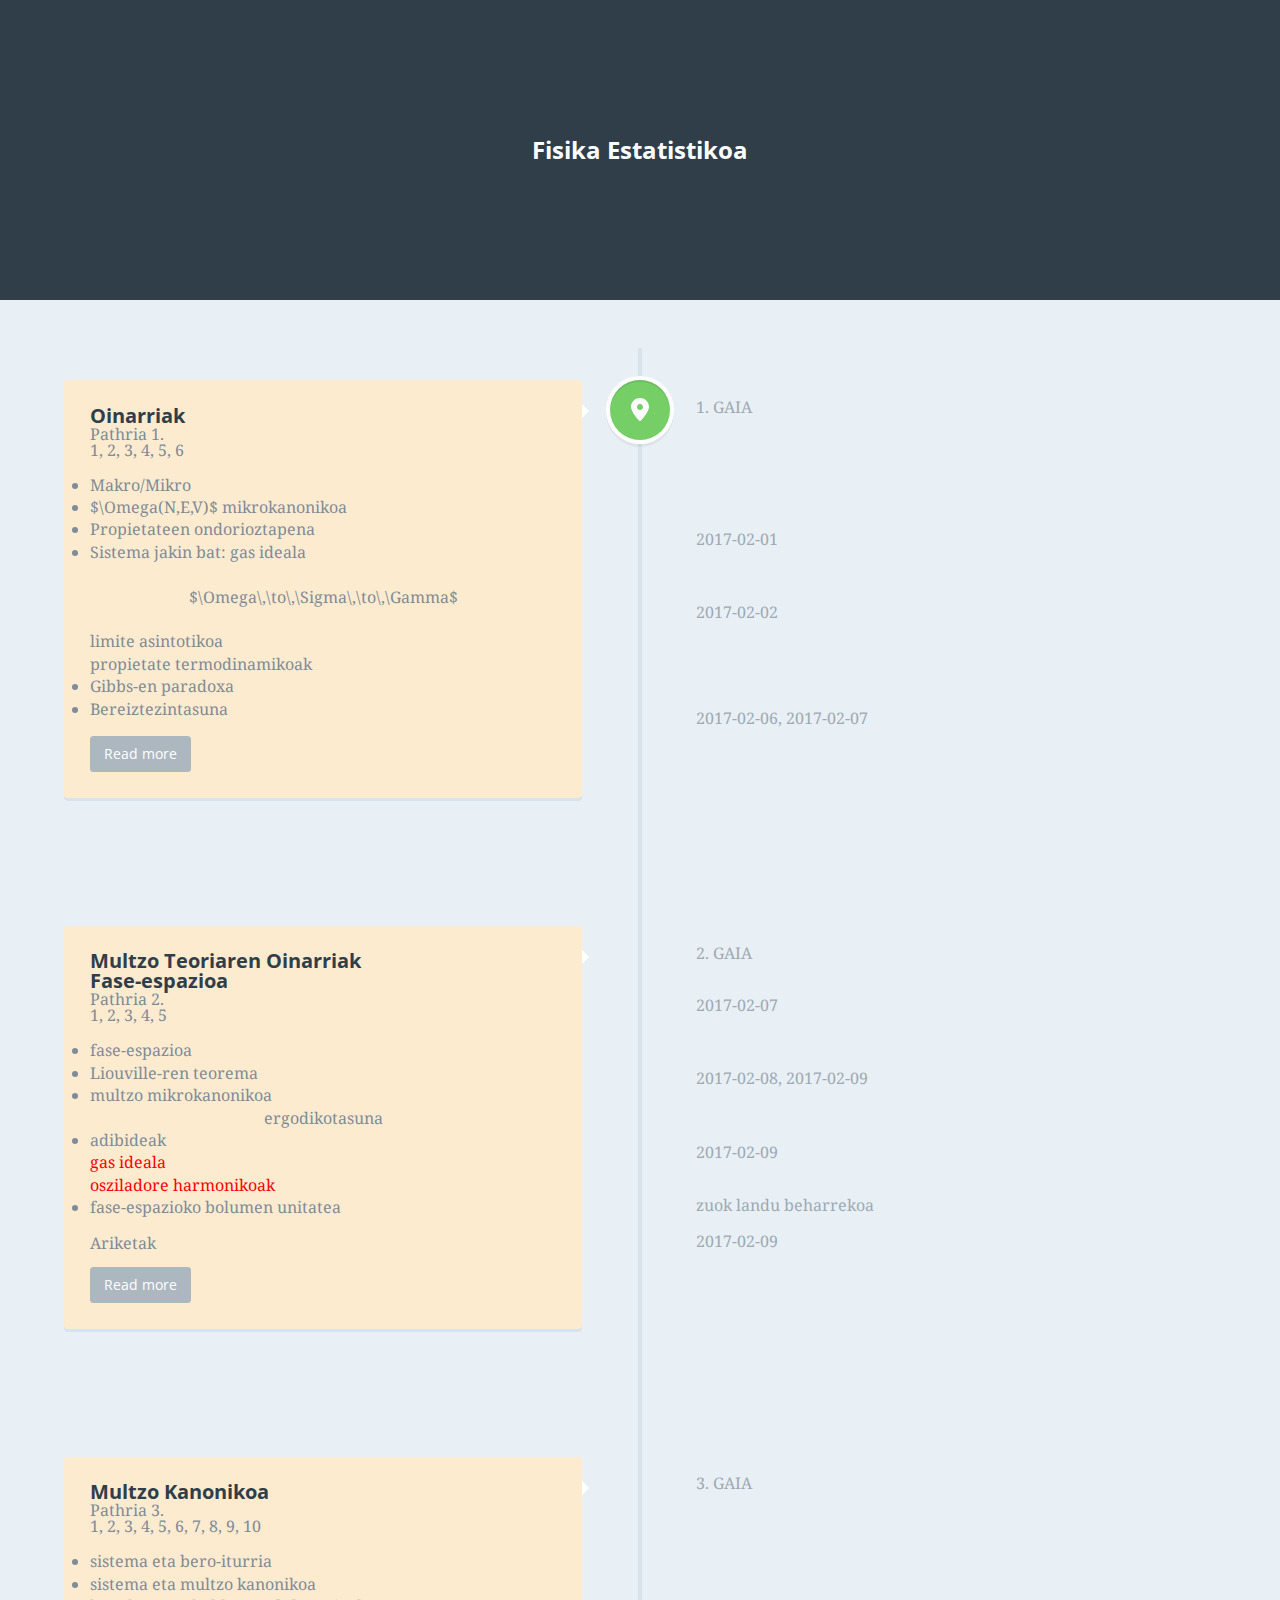
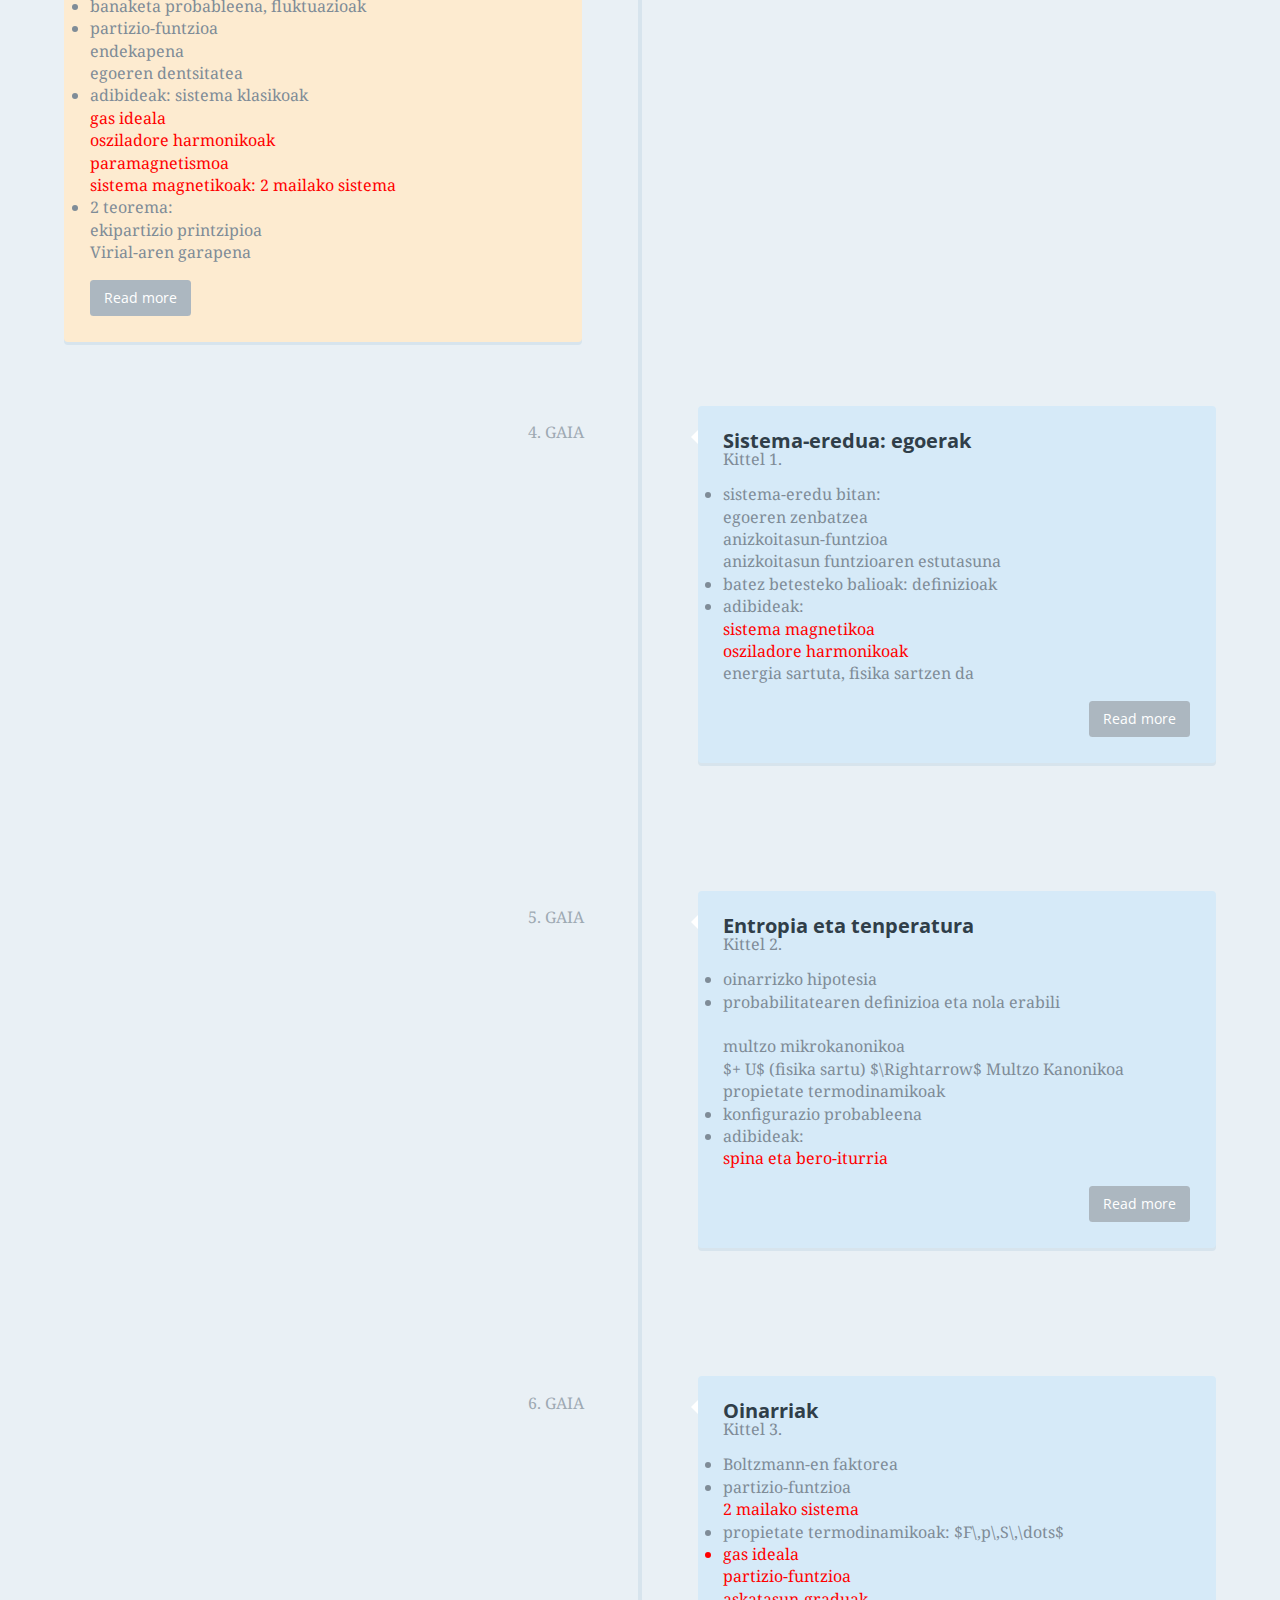
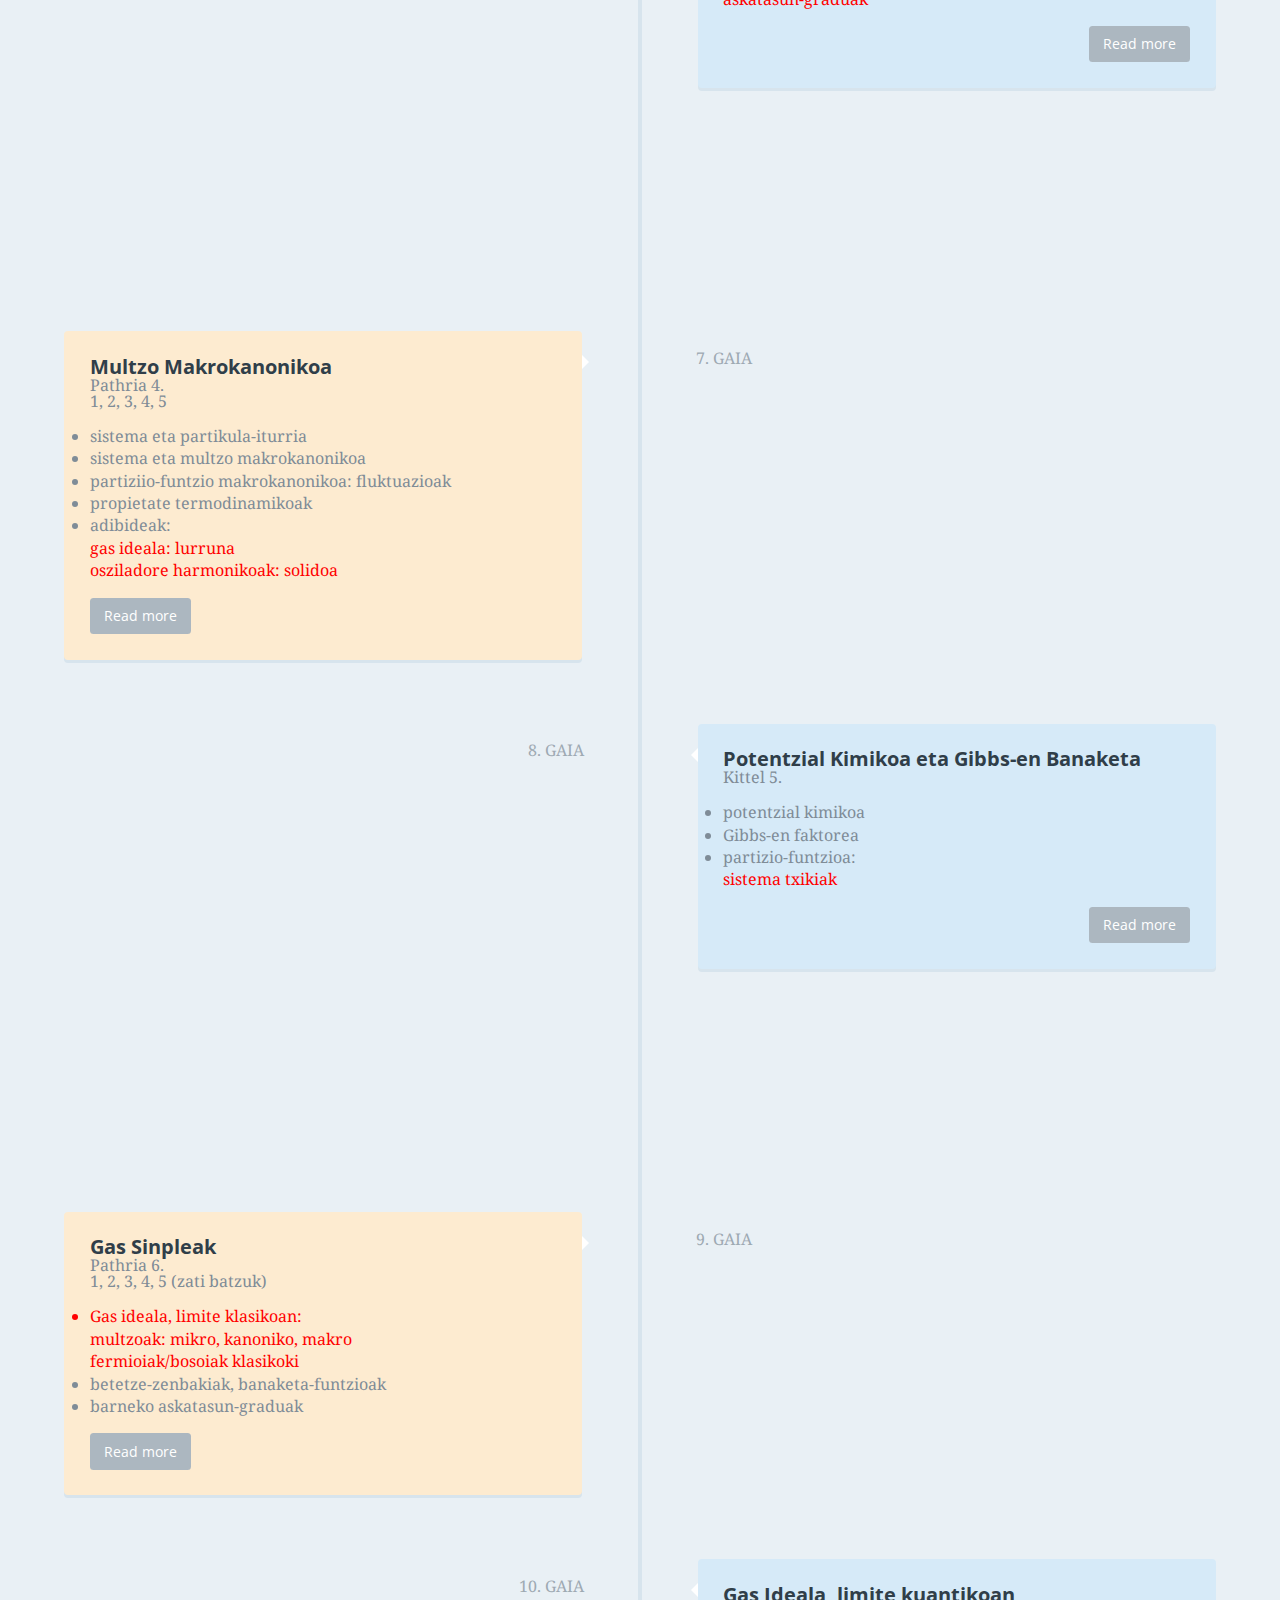
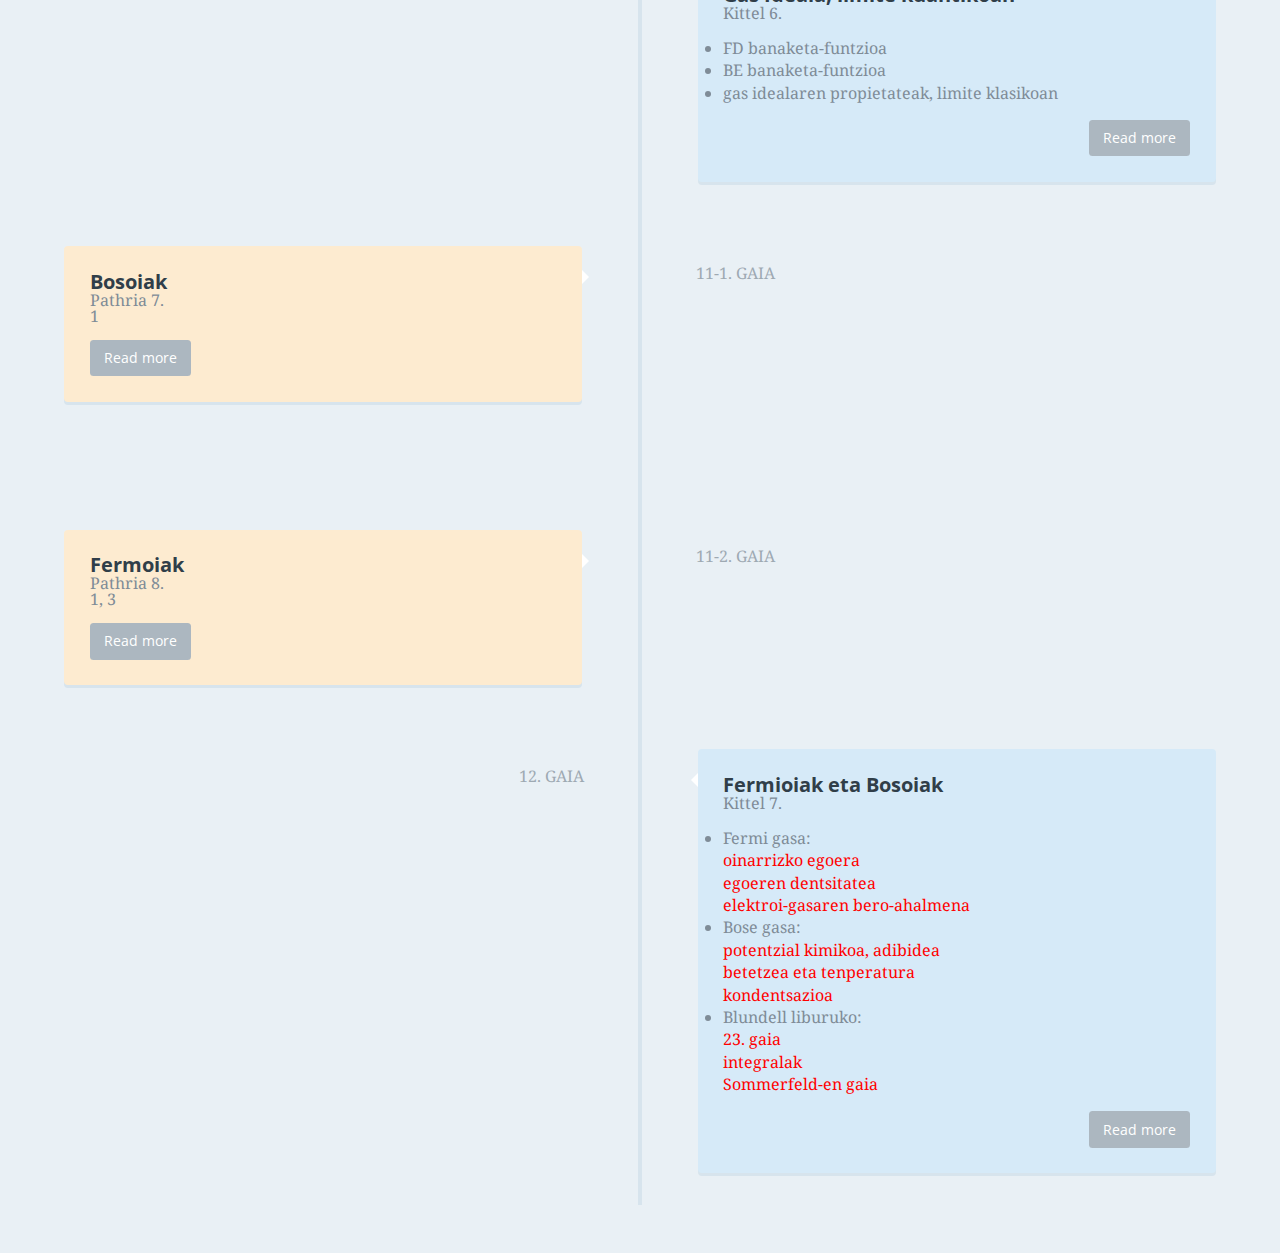
==== commit 21960cfb: "Egunekoa eguneratua (2017-02-09)" ====
--- a/2_FisikaEstatistikoa2016_2017/AurkezpenEskolaOrokorraEgunkaria/indexAurkezpenEskolaEgunkaria.html
+++ b/2_FisikaEstatistikoa2016_2017/AurkezpenEskolaOrokorraEgunkaria/indexAurkezpenEskolaEgunkaria.html
@@ -78,8 +78,6 @@
 				<h5>1, 2, 3, 4, 5</h5>
 				<p></p>
 				<ul style="list-style-type:disc; line-height:1.4;">
-				<br><br><br>
-				<p>2017-02-07</p>
 					<li>fase-espazioa</li>
 					<li>Liouville-ren teorema</li>
 					<li>multzo mikrokanonikoa</li>
@@ -90,17 +88,26 @@
 							<li style="color:red;">osziladore harmonikoak</li>
 						</ul>
 					</li>
-				</ul>
-				<p></p>
-				<p></p>
-				<a href="#0" class="cd-read-more">Read more</a>
-				<span class="cd-date">2. GAIA</span>
-				<br><br><br><br><br><br><br>
-				<p>2017-02-07</p>
-				<br><br><br><br><br><br><br>
-				<p>2017-02-08</p>
-				<br><br><br><br><br><br><br>
-				<p>2017-02-09</p>
+					<li>fase-espazioko bolumen unitatea</li>
+				</ul>
+				<p></p>
+				<p></p>
+				<p></p>
+					Ariketak
+				<p></p>				
+				<a href="#0" class="cd-read-more">Read more</a>
+				<span class="cd-date">2. GAIA
+					<br><br>
+					<p>2017-02-07</p>
+					<br>
+					<p>2017-02-08, 2017-02-09</p>
+					<br>
+					<p>2017-02-09</p>
+					<br>
+						zuok landu beharrekoa
+					<br>
+					<p>2017-02-09</p>
+				</span>
 			</div> <!-- cd-timeline-content -->
 		</div> <!-- cd-timeline-block -->
 <!--Gaia-->
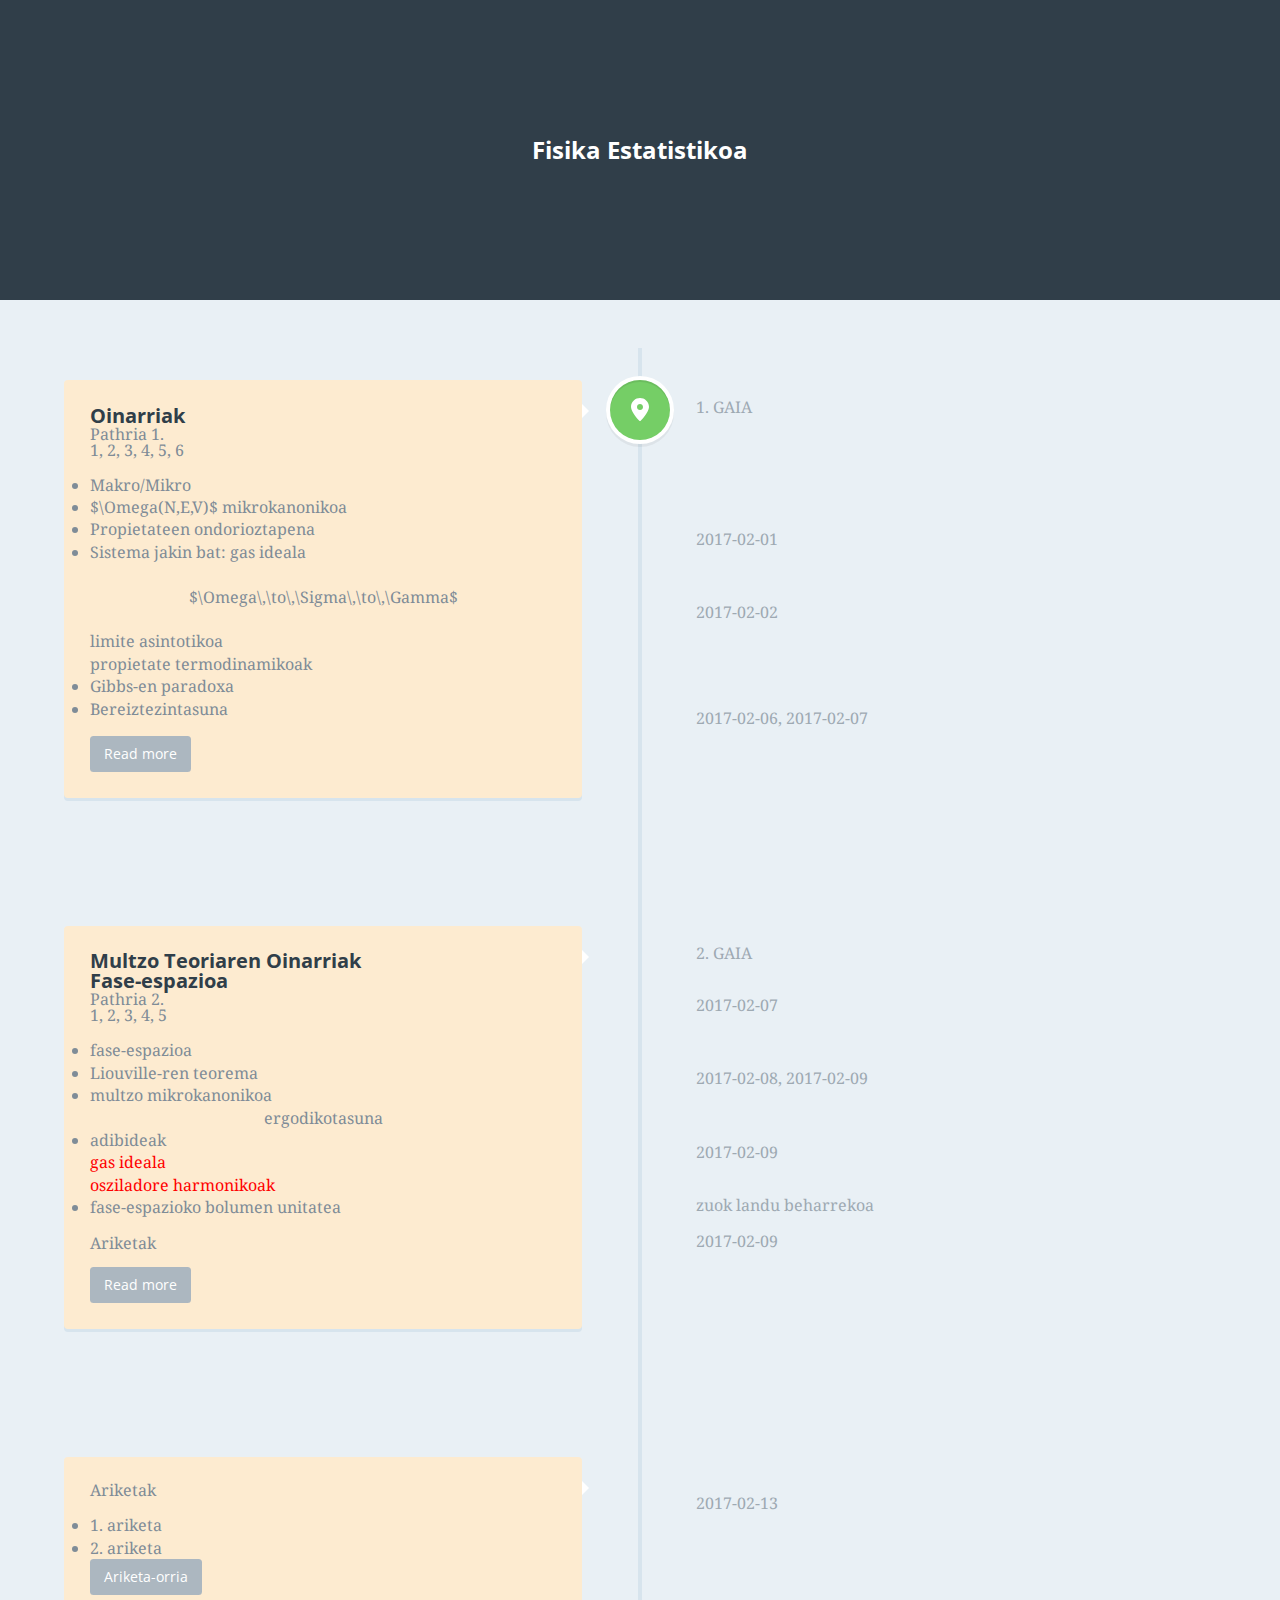
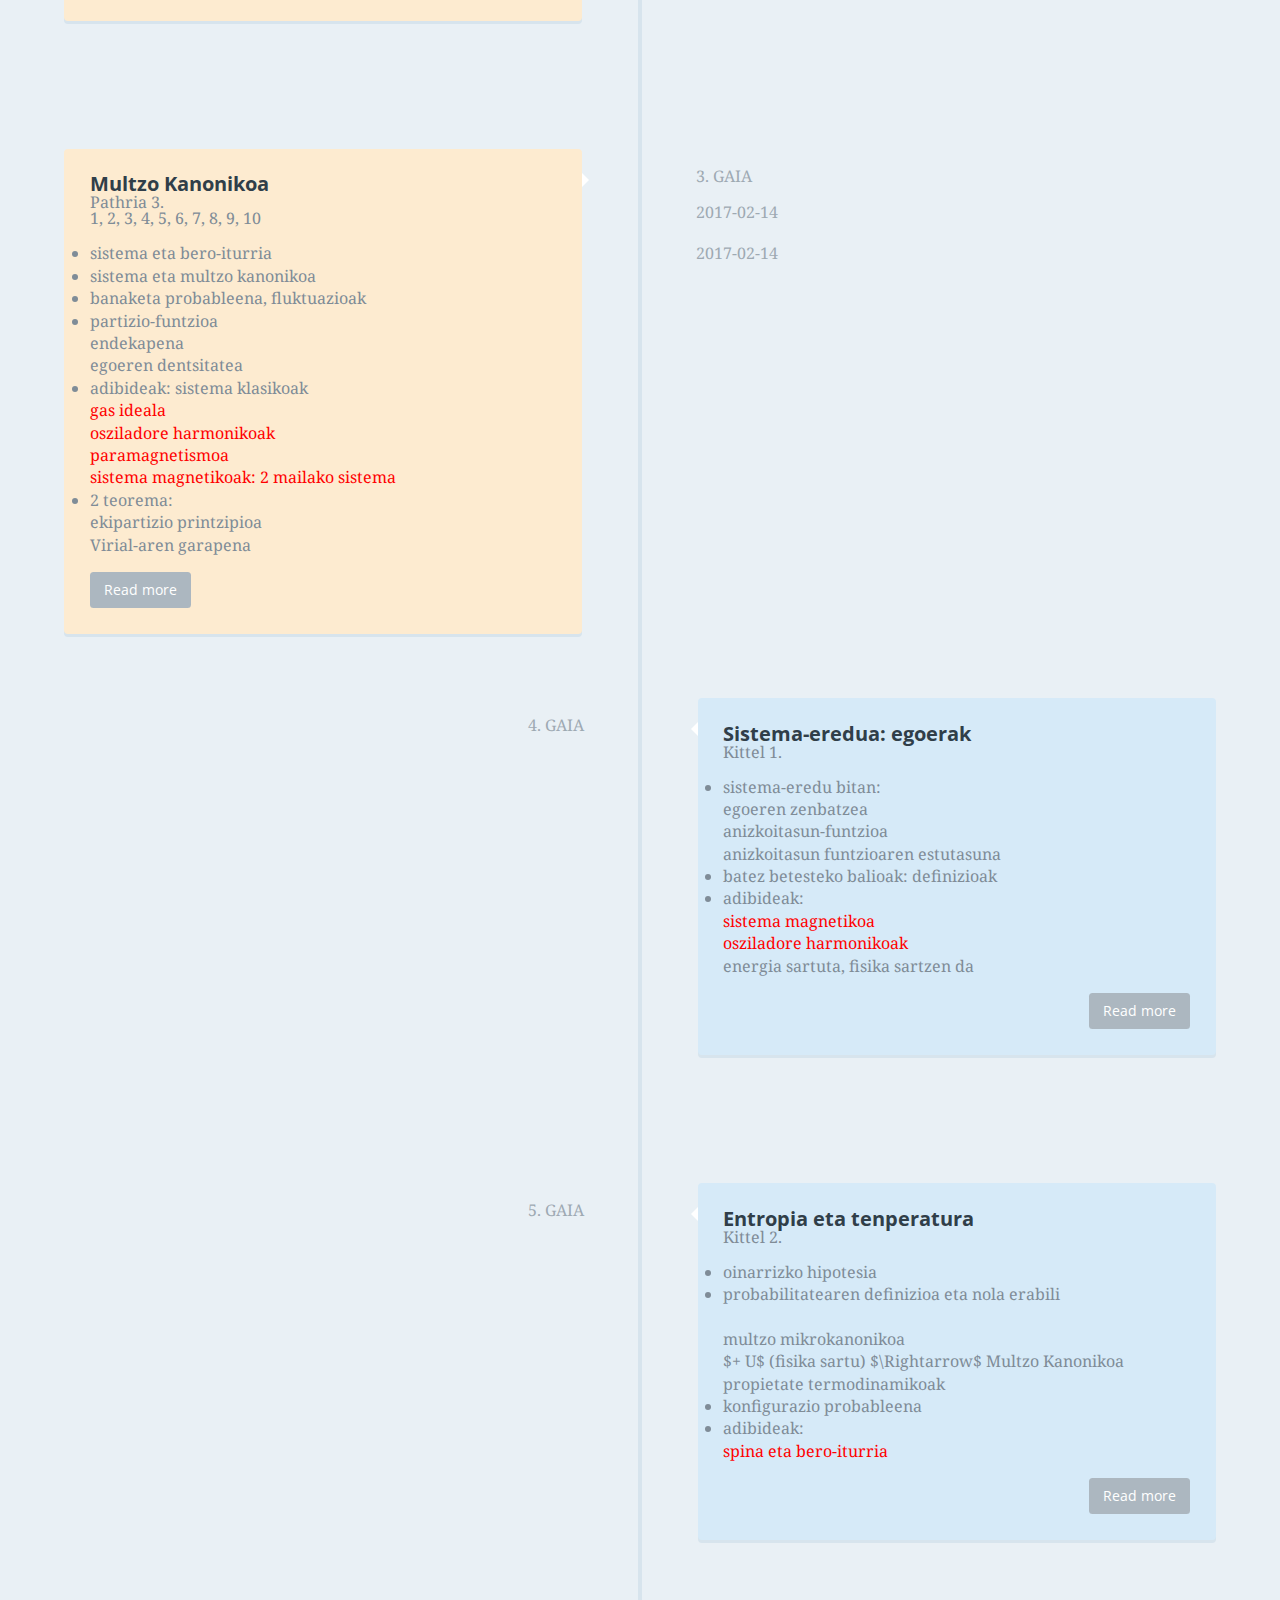
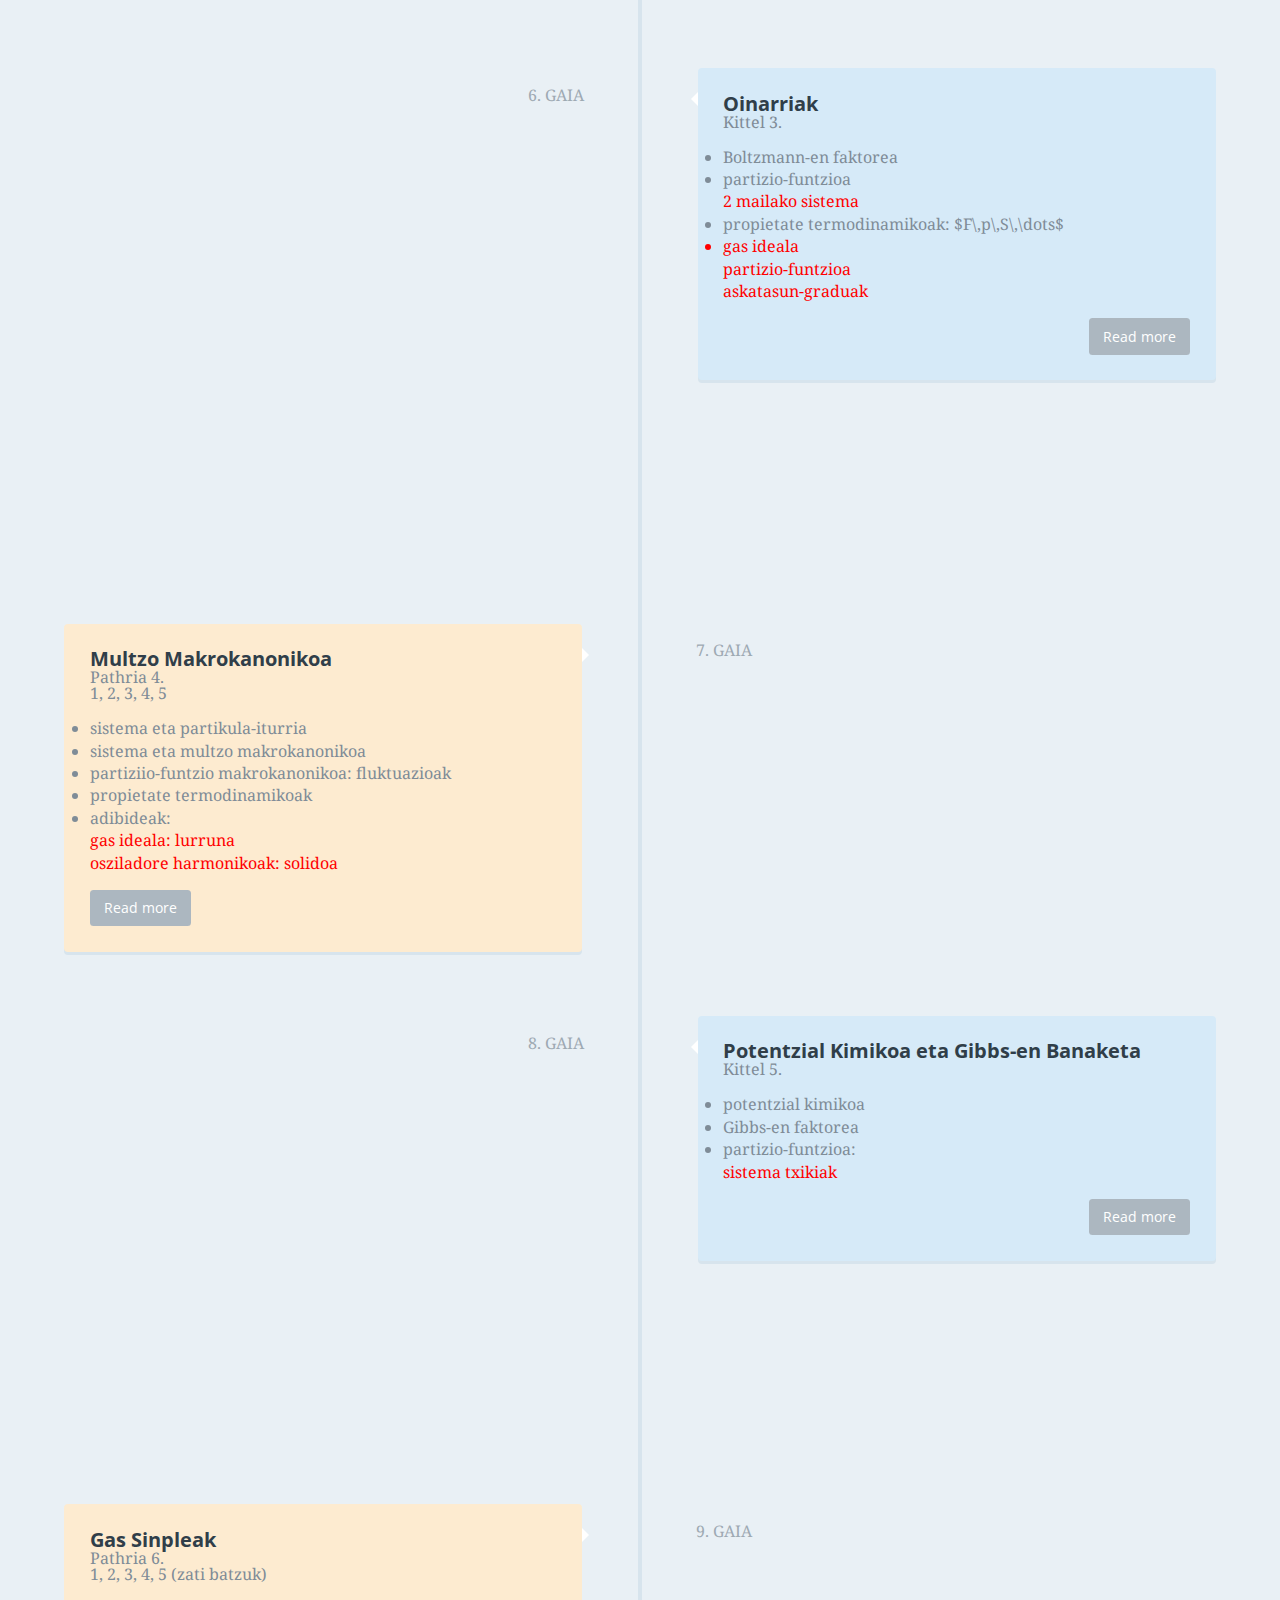
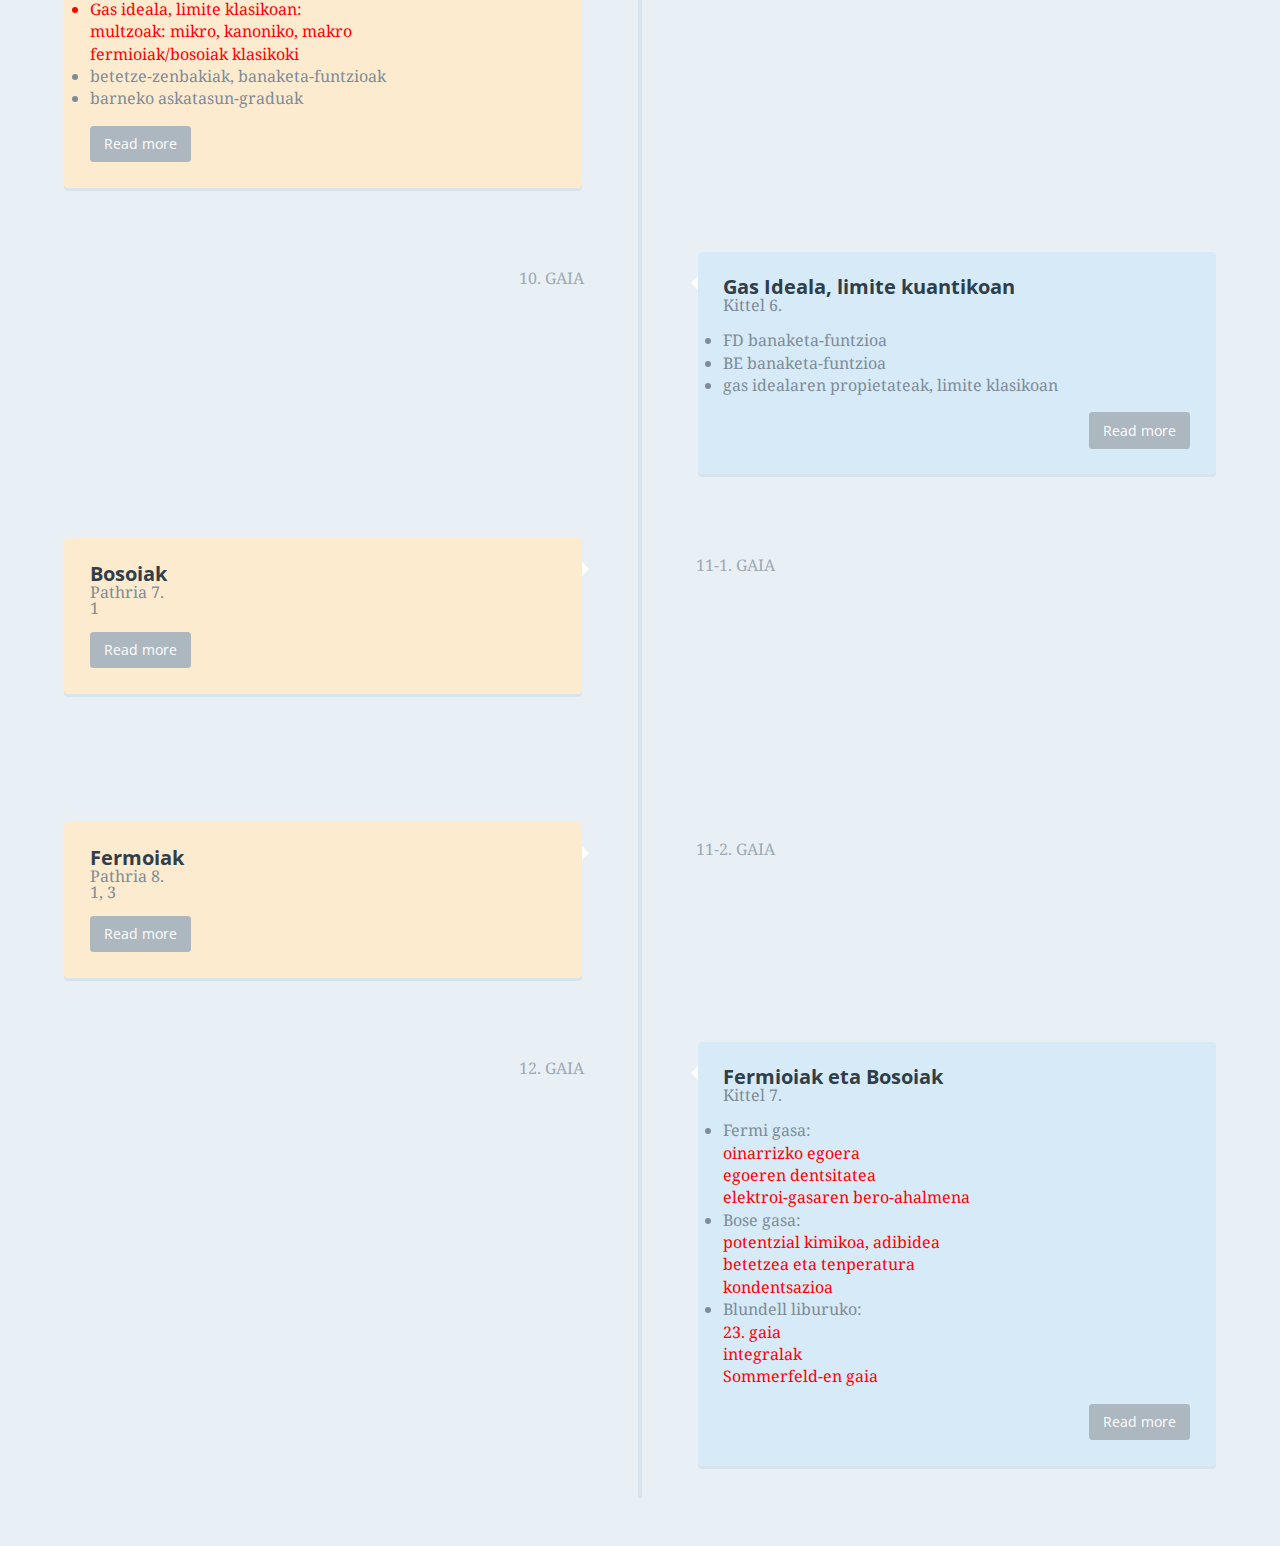
==== commit d655f529: "Eguneratu (2017-02-14)" ====
--- a/2_FisikaEstatistikoa2016_2017/AurkezpenEskolaOrokorraEgunkaria/indexAurkezpenEskolaEgunkaria.html
+++ b/2_FisikaEstatistikoa2016_2017/AurkezpenEskolaOrokorraEgunkaria/indexAurkezpenEskolaEgunkaria.html
@@ -115,6 +115,29 @@
 		<div class="cd-timeline-block">
 		</div> <!-- cd-timeline-block -->
 <!--Salto-->
+		<div class="cd-timeline-block">
+			<div class="cd-timeline-img cd-picture">
+				<img src="img/cd-icon-location.svg" alt="Picture">
+			</div> <!-- cd-timeline-img -->
+			<div class="cd-timeline-content-pathria">
+				<h3>Ariketak</h3>
+				<p></p>
+				<ul style="list-style-type:disc; line-height:1.4;">
+					<li>1. ariketa</li>
+					<li>2. ariketa</li>
+				</ul>
+				<a href="#0" class="cd-read-more">Ariketa-orria</a>
+				<span class="cd-date">
+					<p>2017-02-13</p>
+					<br>
+			</div> <!-- cd-timeline-content -->
+		</div> <!-- cd-timeline-block -->
+
+<!--Gaia-->
+<!--Salto-->
+		<div class="cd-timeline-block">
+		</div> <!-- cd-timeline-block -->
+<!--Salto-->
 
 <!--   Gaia   Pathria 3.-->
 		<div class="cd-timeline-block">
@@ -154,7 +177,12 @@
 				<p></p>
 				<p></p>
 				<a href="#0" class="cd-read-more">Read more</a>
-				<span class="cd-date">3. GAIA</span>
+				<span class="cd-date">3. GAIA
+					<br>
+					<p>2017-02-14</p>
+					<p>2017-02-14</p>
+					<br>
+</span>
 			</div> <!-- cd-timeline-content -->
 
 		</div> <!-- cd-timeline-block -->
